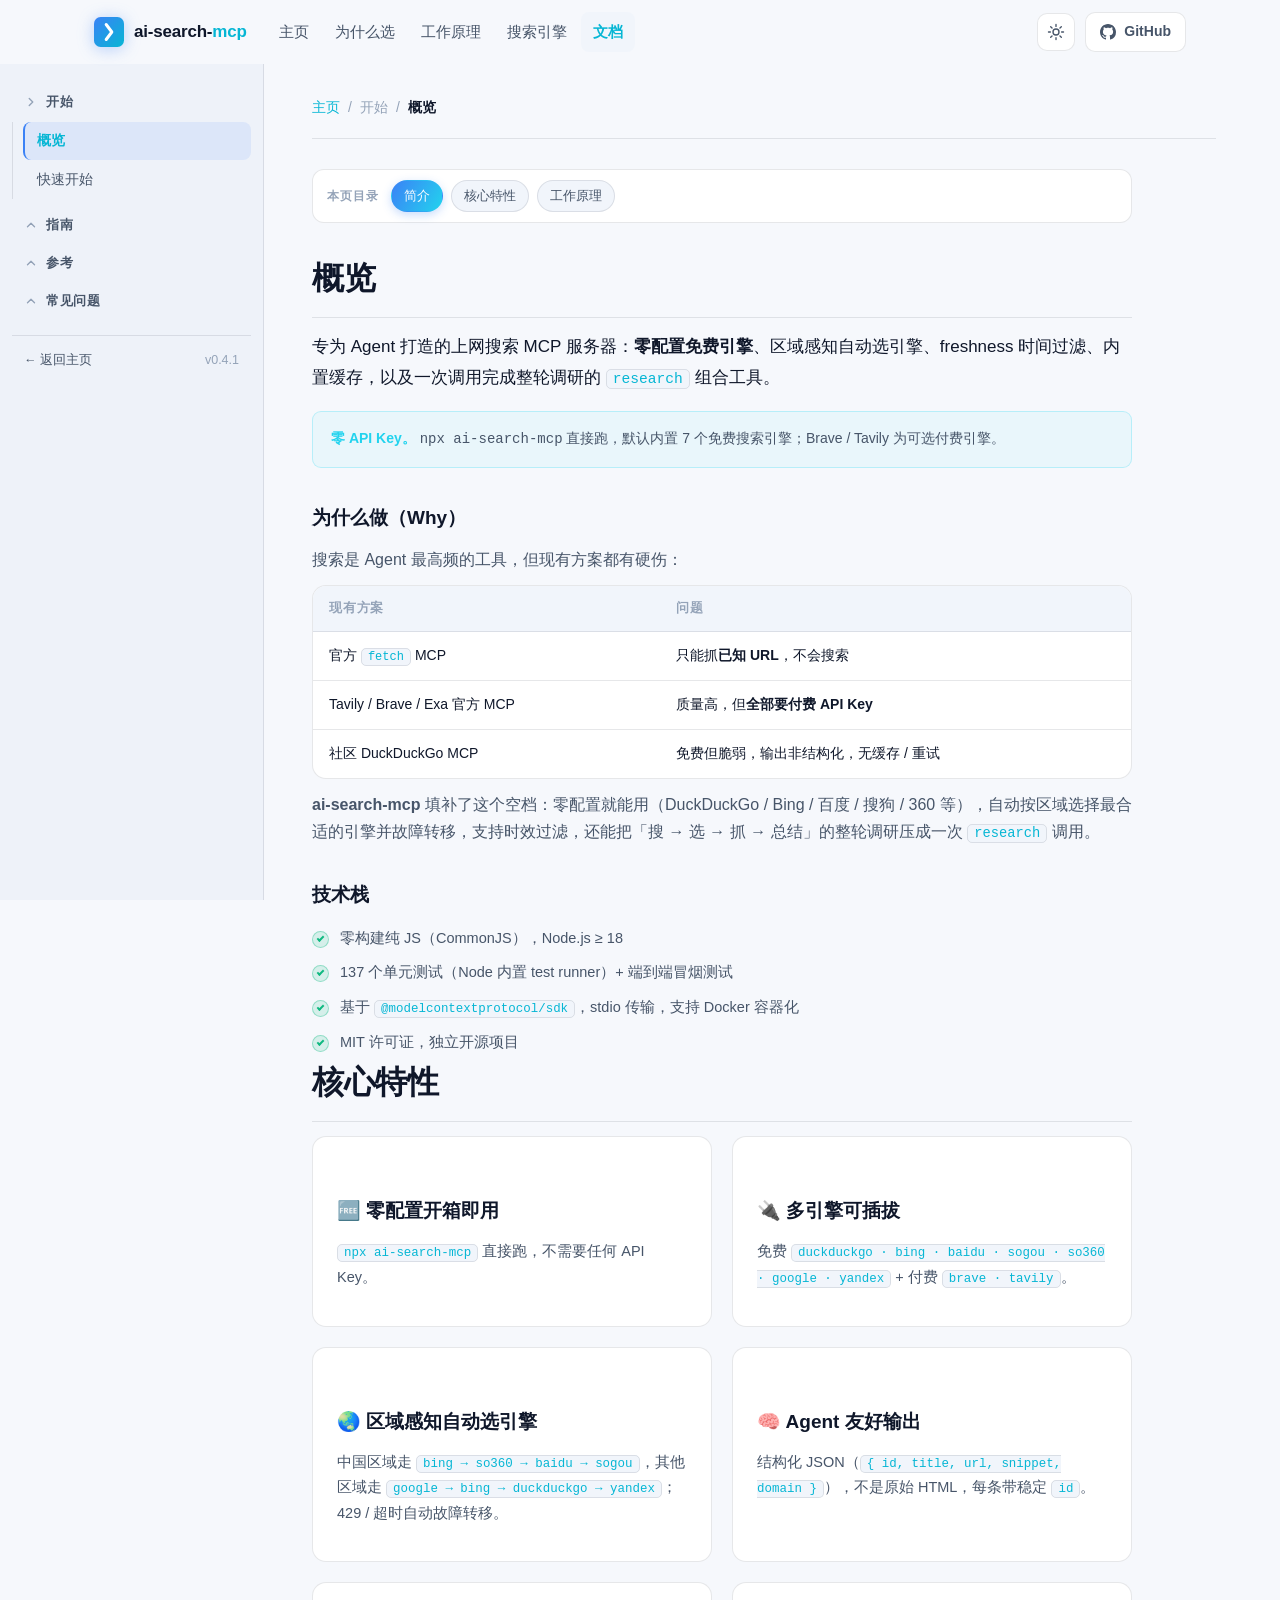
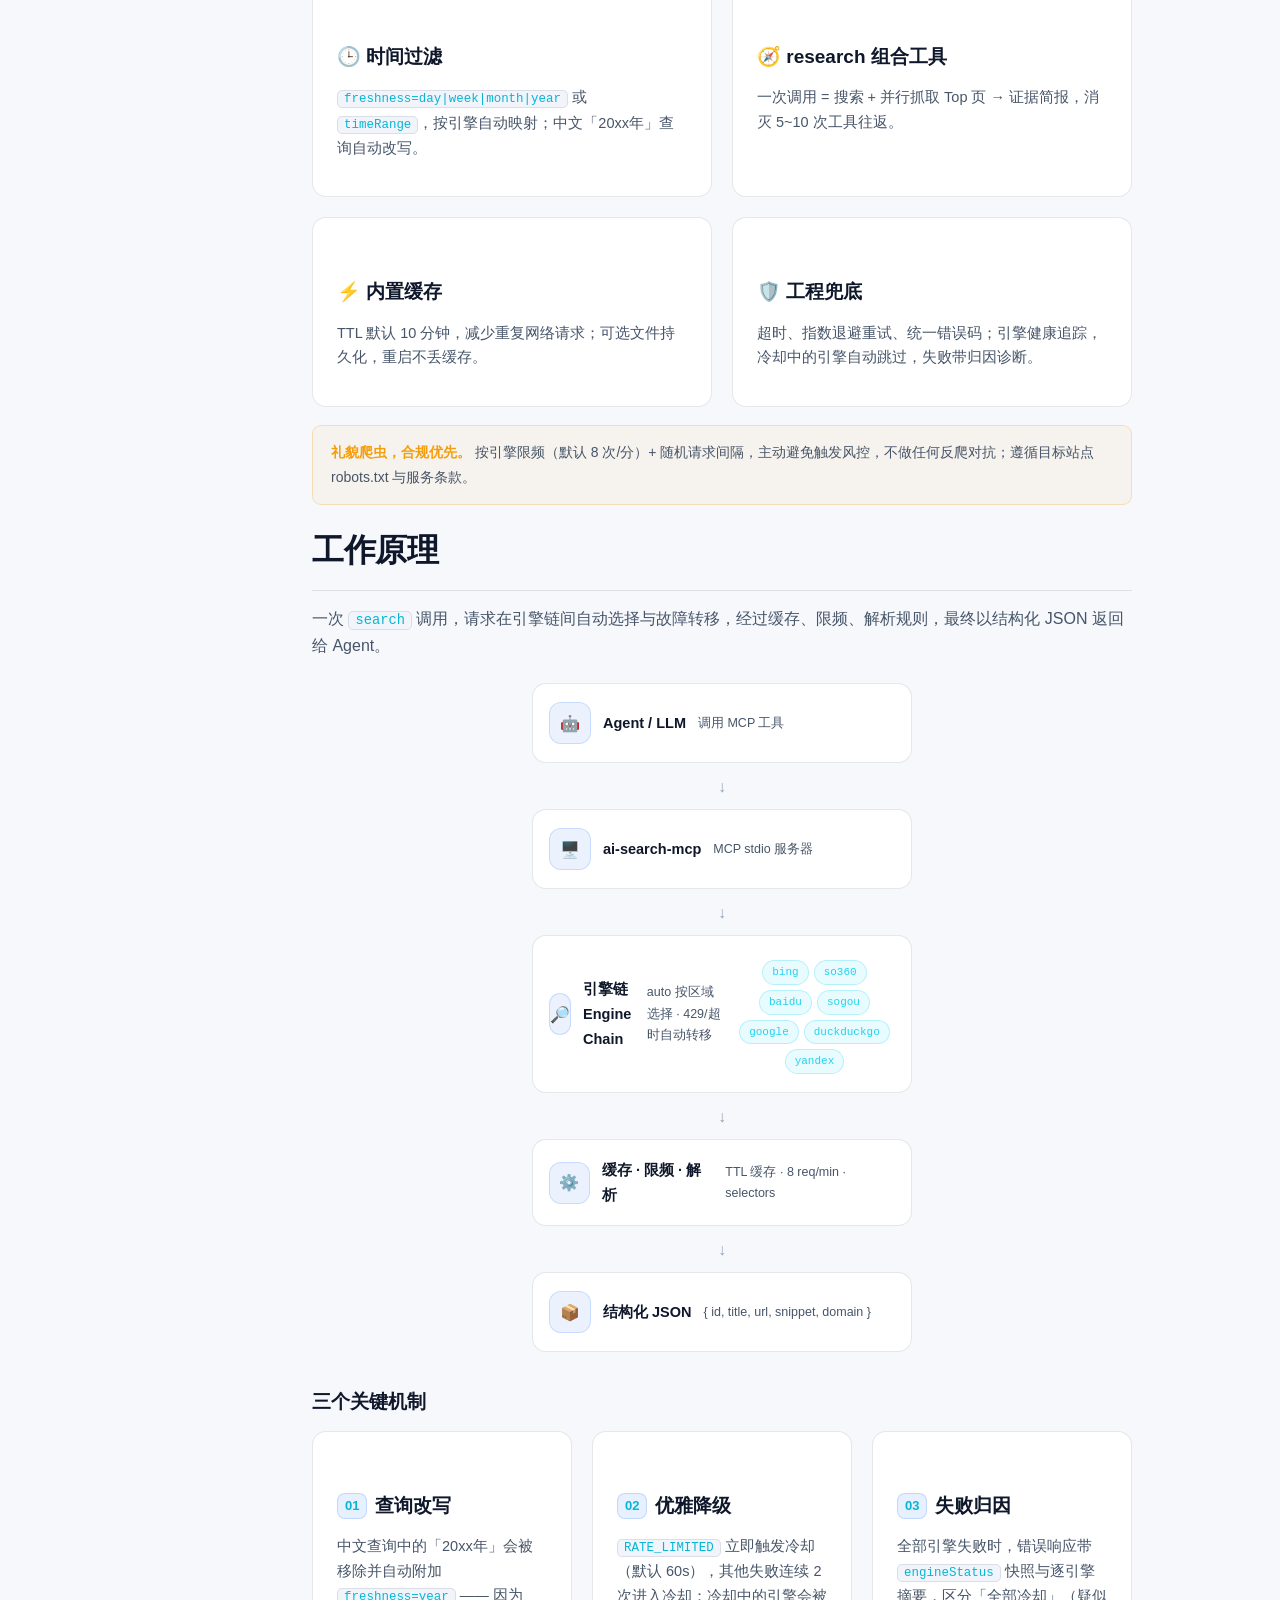
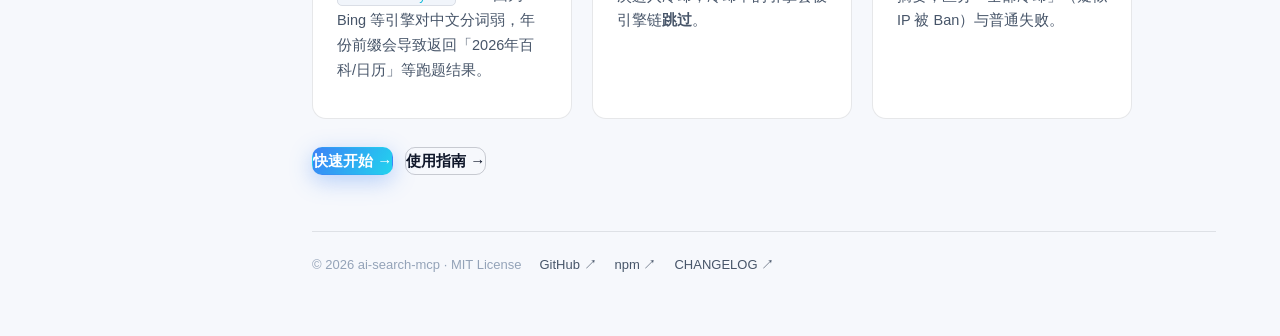
==== docs/index.html @ c4024e23 "Add files via upload" ====
<!DOCTYPE html>
<html lang="zh-CN" data-theme="dark">
<head>
  <meta charset="UTF-8">
  <meta name="viewport" content="width=device-width, initial-scale=1.0">
  <title>概览 — ai-search-mcp 官方文档</title>
  <meta name="description" content="ai-search-mcp 概览：专为 Agent 打造的上网搜索 MCP 服务器。零配置免费引擎、区域感知自动选引擎、时间过滤、缓存与 research 组合工具。">
  <link rel="icon" type="image/svg+xml" href="data:image/svg+xml,%3Csvg xmlns='http://www.w3.org/2000/svg' viewBox='0 0 32 32'%3E%3Crect width='32' height='32' rx='7' fill='%232563EB'/%3E%3Cpath d='M13 8l6 8-6 8' stroke='white' stroke-width='3' fill='none' stroke-linecap='round' stroke-linejoin='round'/%3E%3C/svg%3E">
  <link rel="stylesheet" href="../css/style.css">
  <script>
    (function () {
      try { document.documentElement.classList.add("js"); } catch (e) {}
    })();
  </script>
</head>
<body class="docs-page" data-page="index">

  <!-- ======= 顶部导航 ======= -->
  <header class="site-header" id="site-header">
    <nav class="nav container" aria-label="主导航">
      <a href="../index.html" class="brand">
        <svg class="brand-logo" viewBox="0 0 32 32" width="30" height="30" aria-hidden="true">
          <rect width="32" height="32" rx="7" fill="url(#lg1)"/>
          <defs><linearGradient id="lg1" x1="0" y1="0" x2="1" y2="1"><stop offset="0" stop-color="#3b82f6"/><stop offset="1" stop-color="#06b6d4"/></linearGradient></defs>
          <path d="M13 8l6 8-6 8" stroke="#fff" stroke-width="3.2" fill="none" stroke-linecap="round" stroke-linejoin="round"/>
        </svg>
        <span class="brand-text">ai-search-<em>mcp</em></span>
      </a>
      <button class="nav-toggle docs-nav-toggle" id="docs-nav-toggle" aria-label="打开文档目录" aria-expanded="false">
        <span></span><span></span><span></span>
      </button>
      <ul class="nav-links" id="nav-links">
        <li><a href="../index.html" class="nav-link" data-nav="home">主页</a></li>
        <li><a href="../index.html#features" class="nav-link" data-nav="features">为什么选</a></li>
        <li><a href="../index.html#how" class="nav-link" data-nav="how">工作原理</a></li>
        <li><a href="../index.html#engines" class="nav-link" data-nav="engines">搜索引擎</a></li>
        <li><a href="./index.html" class="nav-link is-active" data-nav="docs">文档</a></li>
      </ul>
      <div class="nav-actions">
        <button class="theme-toggle" id="theme-toggle" aria-label="切换主题">
          <svg class="icon-sun" viewBox="0 0 24 24" width="18" height="18"><circle cx="12" cy="12" r="4" fill="none" stroke="currentColor" stroke-width="1.8"/><path d="M12 2v2.5M12 19.5V22M4.9 4.9l1.8 1.8M17.3 17.3l1.8 1.8M2 12h2.5M19.5 12H22M4.9 19.1l1.8-1.8M17.3 6.7l1.8-1.8" stroke="currentColor" stroke-width="1.8" stroke-linecap="round"/></svg>
          <svg class="icon-moon" viewBox="0 0 24 24" width="18" height="18"><path d="M21 12.8A9 9 0 1 1 11.2 3a7 7 0 0 0 9.8 9.8z" fill="none" stroke="currentColor" stroke-width="1.8" stroke-linejoin="round"/></svg>
        </button>
        <a class="btn btn-ghost btn-sm" href="https://github.com/zhulingyu666/ai-search-mcp" target="_blank" rel="noopener">
          <svg viewBox="0 0 16 16" width="16" height="16" fill="currentColor" aria-hidden="true"><path d="M8 0C3.58 0 0 3.58 0 8c0 3.54 2.29 6.53 5.47 7.59.4.07.55-.17.55-.38 0-.19-.01-.82-.01-1.49-2.01.37-2.53-.49-2.69-.94-.09-.23-.48-.94-.82-1.13-.28-.15-.68-.52-.01-.53.63-.01 1.08.58 1.23.82.72 1.21 1.87.87 2.33.66.07-.52.28-.87.51-1.07-1.78-.2-3.64-.89-3.64-3.95 0-.87.31-1.59.82-2.15-.08-.2-.36-1.02.08-2.12 0 0 .67-.21 2.2.82.64-.18 1.32-.27 2-.27s1.36.09 2 .27c1.53-1.04 2.2-.82 2.2-.82.44 1.1.16 1.92.08 2.12.51.56.82 1.27.82 2.15 0 3.07-1.87 3.75-3.65 3.95.29.25.54.73.54 1.48 0 1.07-.01 1.93-.01 2.2 0 .21.15.46.55.38A8.01 8.01 0 0 0 16 8c0-4.42-3.58-8-8-8z"/></svg>
          GitHub
        </a>
      </div>
    </nav>
  </header>

  <!-- ======= 文档布局 ======= -->
  <div class="docs-layout">
    <aside class="docs-sidebar" id="docs-sidebar" aria-label="文档目录">
      <nav class="docs-nav" id="docs-nav" aria-label="章节导航"></nav>
      <div class="docs-sidebar-footer">
        <a href="../index.html">← 返回主页</a><span>v0.4.1</span>
      </div>
    </aside>
    <div class="docs-mask" id="docs-mask" hidden></div>

    <main class="docs-content">
      <nav class="docs-breadcrumb" id="docs-breadcrumb" aria-label="面包屑"></nav>
      <article class="docs-articles">

        <nav class="page-toc" aria-label="本页目录">
          <span class="page-toc-label">本页目录</span>
          <a class="page-toc-link" href="#intro">简介</a>
          <a class="page-toc-link" href="#features">核心特性</a>
          <a class="page-toc-link" href="#how">工作原理</a>
        </nav>

        <section class="docs-section" id="intro">
          <h2>概览</h2>
          <p class="lead">专为 Agent 打造的上网搜索 MCP 服务器：<strong>零配置免费引擎</strong>、区域感知自动选引擎、freshness 时间过滤、内置缓存，以及一次调用完成整轮调研的 <code>research</code> 组合工具。</p>
          <div class="callout callout-info"><strong>零 API Key。</strong> <code>npx ai-search-mcp</code> 直接跑，默认内置 7 个免费搜索引擎；Brave / Tavily 为可选付费引擎。</div>

          <h3>为什么做（Why）</h3>
          <p>搜索是 Agent 最高频的工具，但现有方案都有硬伤：</p>
          <div class="table-wrap"><table class="table">
            <thead><tr><th>现有方案</th><th>问题</th></tr></thead>
            <tbody>
              <tr><td>官方 <code>fetch</code> MCP</td><td>只能抓<strong>已知 URL</strong>，不会搜索</td></tr>
              <tr><td>Tavily / Brave / Exa 官方 MCP</td><td>质量高，但<strong>全部要付费 API Key</strong></td></tr>
              <tr><td>社区 DuckDuckGo MCP</td><td>免费但脆弱，输出非结构化，无缓存 / 重试</td></tr>
            </tbody>
          </table></div>
          <p><strong>ai-search-mcp</strong> 填补了这个空档：零配置就能用（DuckDuckGo / Bing / 百度 / 搜狗 / 360 等），自动按区域选择最合适的引擎并故障转移，支持时效过滤，还能把「搜 → 选 → 抓 → 总结」的整轮调研压成一次 <code>research</code> 调用。</p>

          <h3>技术栈</h3>
          <ul class="check-list">
            <li>零构建纯 JS（CommonJS），Node.js ≥ 18</li>
            <li>137 个单元测试（Node 内置 test runner）+ 端到端冒烟测试</li>
            <li>基于 <code>@modelcontextprotocol/sdk</code>，stdio 传输，支持 Docker 容器化</li>
            <li>MIT 许可证，独立开源项目</li>
          </ul>
        </section>

        <section class="docs-section" id="features">
          <h2>核心特性</h2>
          <div class="grid cards-2">
            <div class="card"><h3>🆓 零配置开箱即用</h3><p><code>npx ai-search-mcp</code> 直接跑，不需要任何 API Key。</p></div>
            <div class="card"><h3>🔌 多引擎可插拔</h3><p>免费 <code>duckduckgo · bing · baidu · sogou · so360 · google · yandex</code> + 付费 <code>brave · tavily</code>。</p></div>
            <div class="card"><h3>🌏 区域感知自动选引擎</h3><p>中国区域走 <code>bing → so360 → baidu → sogou</code>，其他区域走 <code>google → bing → duckduckgo → yandex</code>；429 / 超时自动故障转移。</p></div>
            <div class="card"><h3>🧠 Agent 友好输出</h3><p>结构化 JSON（<code>{ id, title, url, snippet, domain }</code>），不是原始 HTML，每条带稳定 <code>id</code>。</p></div>
            <div class="card"><h3>🕒 时间过滤</h3><p><code>freshness=day|week|month|year</code> 或 <code>timeRange</code>，按引擎自动映射；中文「20xx年」查询自动改写。</p></div>
            <div class="card"><h3>🧭 research 组合工具</h3><p>一次调用 = 搜索 + 并行抓取 Top 页 → 证据简报，消灭 5~10 次工具往返。</p></div>
            <div class="card"><h3>⚡ 内置缓存</h3><p>TTL 默认 10 分钟，减少重复网络请求；可选文件持久化，重启不丢缓存。</p></div>
            <div class="card"><h3>🛡️ 工程兜底</h3><p>超时、指数退避重试、统一错误码；引擎健康追踪，冷却中的引擎自动跳过，失败带归因诊断。</p></div>
          </div>
          <div class="callout callout-warn"><strong>礼貌爬虫，合规优先。</strong> 按引擎限频（默认 8 次/分）+ 随机请求间隔，主动避免触发风控，不做任何反爬对抗；遵循目标站点 robots.txt 与服务条款。</div>
        </section>

        <section class="docs-section" id="how">
          <h2>工作原理</h2>
          <p>一次 <code>search</code> 调用，请求在引擎链间自动选择与故障转移，经过缓存、限频、解析规则，最终以结构化 JSON 返回给 Agent。</p>
          <div class="flow flow-vertical">
            <div class="flow-node"><div class="flow-icon">🤖</div><strong>Agent / LLM</strong><span>调用 MCP 工具</span></div>
            <div class="flow-arrow">↓</div>
            <div class="flow-node"><div class="flow-icon">🖥️</div><strong>ai-search-mcp</strong><span>MCP stdio 服务器</span></div>
            <div class="flow-arrow">↓</div>
            <div class="flow-node"><div class="flow-icon">🔎</div><strong>引擎链 Engine Chain</strong><span>auto 按区域选择 · 429/超时自动转移</span>
              <div class="flow-chips"><span class="chip">bing</span><span class="chip">so360</span><span class="chip">baidu</span><span class="chip">sogou</span><span class="chip">google</span><span class="chip">duckduckgo</span><span class="chip">yandex</span></div>
            </div>
            <div class="flow-arrow">↓</div>
            <div class="flow-node"><div class="flow-icon">⚙️</div><strong>缓存 · 限频 · 解析</strong><span>TTL 缓存 · 8 req/min · selectors</span></div>
            <div class="flow-arrow">↓</div>
            <div class="flow-node"><div class="flow-icon">📦</div><strong>结构化 JSON</strong><span>{ id, title, url, snippet, domain }</span></div>
          </div>
          <h3>三个关键机制</h3>
          <div class="grid cards-3">
            <div class="card"><h3><span class="num-badge">01</span> 查询改写</h3><p>中文查询中的「20xx年」会被移除并自动附加 <code>freshness=year</code> —— 因为 Bing 等引擎对中文分词弱，年份前缀会导致返回「2026年百科/日历」等跑题结果。</p></div>
            <div class="card"><h3><span class="num-badge">02</span> 优雅降级</h3><p><code>RATE_LIMITED</code> 立即触发冷却（默认 60s），其他失败连续 2 次进入冷却；冷却中的引擎会被引擎链<strong>跳过</strong>。</p></div>
            <div class="card"><h3><span class="num-badge">03</span> 失败归因</h3><p>全部引擎失败时，错误响应带 <code>engineStatus</code> 快照与逐引擎摘要，区分「全部冷却」（疑似 IP 被 Ban）与普通失败。</p></div>
          </div>
          <div class="next-links">
            <a class="btn btn-primary" href="./quickstart.html">快速开始 →</a>
            <a class="btn btn-outline" href="./guide.html">使用指南 →</a>
          </div>
        </section>

      </article>
      <footer class="docs-content-footer">
        <span>© 2026 ai-search-mcp · MIT License</span>
        <a href="https://github.com/zhulingyu666/ai-search-mcp" target="_blank" rel="noopener">GitHub ↗</a>
        <a href="https://www.npmjs.com/package/ai-search-mcp" target="_blank" rel="noopener">npm ↗</a>
        <a href="https://github.com/zhulingyu666/ai-search-mcp/blob/main/CHANGELOG.md" target="_blank" rel="noopener">CHANGELOG ↗</a>
      </footer>
    </main>
  </div>

  <button class="back-top" id="back-top" aria-label="回到顶部">
    <svg viewBox="0 0 24 24" width="20" height="20" fill="none" stroke="currentColor" stroke-width="2"><path d="M12 19V5M6 11l6-6 6 6" stroke-linecap="round" stroke-linejoin="round"/></svg>
  </button>
  <div class="toast" id="toast" role="status" aria-live="polite">已复制到剪贴板</div>

  <script src="../js/main.js"></script>
  <script src="./nav.js"></script>
</body>
</html>
---- css/style.css ----
/* ==========================================================================
   ai-search-mcp — 展示网站样式
   纯 CSS 变量驱动双主题（dark 默认 / light），响应式布局
   ========================================================================== */

:root {
  --font-sans: -apple-system, BlinkMacSystemFont, "Segoe UI", "PingFang SC",
               "Hiragino Sans GB", "Microsoft YaHei", "Helvetica Neue", Arial, sans-serif;
  --font-mono: "SF Mono", "JetBrains Mono", Consolas, "Cascadia Code", Menlo,
               "Courier New", monospace;

  /* 布局 */
  --container: 1140px;
  --radius: 14px;
  --radius-sm: 9px;
  --header-h: 64px;
  --transition: .22s cubic-bezier(.4, 0, .2, 1);

  /* 品牌色 */
  --primary: #3b82f6;
  --primary-2: #06b6d4;
  --grad: linear-gradient(120deg, #3b82f6 0%, #22d3ee 100%);

  /* 状态色 */
  --green: #10b981;
  --yellow: #f59e0b;
  --red: #ef4444;
  --purple: #a78bfa;
  --pink: #f472b6;
  --orange: #fb923c;
  --teal: #2dd4bf;
  --cyan: #22d3ee;
  --indigo: #818cf8;
  --blue: #60a5fa;
}

/* ---------- 暗色主题（默认） ---------- */
html[data-theme="dark"] {
  color-scheme: dark;
  --bg: #0a0f1e;
  --bg-alt: #0d1526;
  --surface: #101a30;
  --surface-2: #16233d;
  --border: rgba(148, 163, 184, .16);
  --border-strong: rgba(148, 163, 184, .28);
  --text: #e2e8f0;
  --text-dim: #94a3b8;
  --text-faint: #64748b;
  --nav-bg: rgba(10, 15, 30, .82);
  --shadow: 0 12px 40px rgba(0, 0, 0, .45);
  --shadow-sm: 0 4px 16px rgba(0, 0, 0, .30);
  --code-bg: #0b1226;
  --code-border: rgba(96, 165, 250, .16);
  --terminal-bg: #0a1020;
  --row-hover: rgba(59, 130, 246, .07);
  --selection: rgba(59, 130, 246, .35);
  --hero-glow: rgba(59, 130, 246, .14);
  --link: #60a5fa;
}

/* ---------- 浅色主题 ---------- */
html[data-theme="light"] {
  color-scheme: light;
  --bg: #f6f8fc;
  --bg-alt: #eef2f9;
  --surface: #ffffff;
  --surface-2: #f1f5fb;
  --border: rgba(15, 23, 42, .10);
  --border-strong: rgba(15, 23, 42, .20);
  --text: #0f172a;
  --text-dim: #475569;
  --text-faint: #94a3b8;
  --nav-bg: rgba(255, 255, 255, .85);
  --shadow: 0 12px 40px rgba(15, 23, 42, .10);
  --shadow-sm: 0 4px 16px rgba(15, 23, 42, .08);
  --code-bg: #0d1526;
  --code-border: rgba(59, 130, 246, .25);
  --terminal-bg: #0a1020;
  --row-hover: rgba(59, 130, 246, .06);
  --selection: rgba(59, 130, 246, .22);
  --hero-glow: rgba(59, 130, 246, .08);
  --link: #2563eb;
}

/* ---------- 基础 ---------- */
*, *::before, *::after { box-sizing: border-box; }

html { scroll-behavior: smooth; scroll-padding-top: calc(var(--header-h) + 12px); }

body {
  margin: 0;
  font-family: var(--font-sans);
  font-size: 16px;
  line-height: 1.7;
  color: var(--text);
  background: var(--bg);
  -webkit-font-smoothing: antialiased;
  text-rendering: optimizeLegibility;
  transition: background var(--transition), color var(--transition);
}

::selection { background: var(--selection); }

img, svg { display: inline-block; vertical-align: middle; }
a { color: var(--link); text-decoration: none; transition: color var(--transition); }
a:hover { color: var(--primary-2); }
code, pre, kbd { font-family: var(--font-mono); }

p code, li code, td code, h2 code, h3 code, .tab-desc code, .acc-body code {
  font-size: .86em;
  background: var(--surface-2);
  border: 1px solid var(--border);
  border-radius: 5px;
  padding: 1px 6px;
  color: var(--primary-2);
}
html[data-theme="dark"] p code, html[data-theme="dark"] li code, html[data-theme="dark"] td code {
  color: #7dd3fc;
}

.container { max-width: var(--container); margin: 0 auto; padding: 0 24px; }
.container-narrow { max-width: 840px; }

/* ---------- 滚动条 ---------- */
::-webkit-scrollbar { width: 10px; height: 10px; }
::-webkit-scrollbar-track { background: transparent; }
::-webkit-scrollbar-thumb { background: var(--border-strong); border-radius: 6px; }
::-webkit-scrollbar-thumb:hover { background: var(--text-faint); }

/* ---------- 头部导航（滚动感知：顶部透明贴合，滚动后浮起） ---------- */
.site-header {
  position: sticky;
  top: 0;
  z-index: 100;
  background: transparent;
  border-bottom: 1px solid transparent;
  height: var(--header-h);
  transition: background var(--transition), border-color var(--transition),
              box-shadow var(--transition), backdrop-filter var(--transition);
}
.site-header.is-scrolled {
  background: var(--nav-bg);
  backdrop-filter: blur(14px);
  -webkit-backdrop-filter: blur(14px);
  border-bottom-color: var(--border);
  box-shadow: 0 6px 24px rgba(0, 0, 0, .10);
}
.nav {
  position: relative;
  display: flex;
  align-items: center;
  gap: 20px;
  height: var(--header-h);
}

/* 滚动高亮指示器：渐变下划线，随视口位置平滑滑动（仅主页） */
.nav-indicator {
  position: absolute;
  left: 0;
  bottom: 0;
  height: 3px;
  border-radius: 3px;
  background: var(--grad);
  box-shadow: 0 0 10px rgba(59, 130, 246, .45);
  pointer-events: none;
  transition: width .25s cubic-bezier(.4, 0, .2, 1),
              transform .25s cubic-bezier(.4, 0, .2, 1);
}
@media (max-width: 960px) {
  /* 移动端导航为抽屉菜单，隐藏滑动指示器 */
  .nav-indicator { display: none; }
}
.brand {
  display: inline-flex;
  align-items: center;
  gap: 10px;
  color: var(--text);
  font-weight: 700;
  font-size: 17px;
  letter-spacing: -.2px;
  white-space: nowrap;
}
.brand:hover { color: var(--text); }
.brand-text em { font-style: normal; color: var(--primary-2); }
.brand-logo { flex: none; filter: drop-shadow(0 2px 8px rgba(59, 130, 246, .35)); }

.nav-links {
  display: flex;
  align-items: center;
  gap: 2px;
  list-style: none;
  margin: 0;
  padding: 0;
  flex: 1;
}
.nav-link {
  display: inline-block;
  padding: 8px 12px;
  border-radius: 8px;
  color: var(--text-dim);
  font-size: 14.5px;
  font-weight: 500;
  transition: color var(--transition), background var(--transition);
}
.nav-link:hover { color: var(--text); background: var(--surface-2); }
.nav-link.is-active { color: var(--primary-2); background: var(--surface-2); font-weight: 600; }

.nav-actions { display: flex; align-items: center; gap: 10px; }

.theme-toggle {
  display: inline-flex;
  align-items: center;
  justify-content: center;
  width: 38px;
  height: 38px;
  border-radius: 10px;
  border: 1px solid var(--border);
  background: var(--surface);
  color: var(--text-dim);
  cursor: pointer;
  transition: all var(--transition);
}
.theme-toggle:hover { color: var(--text); border-color: var(--border-strong); transform: translateY(-1px); }
.icon-moon { display: none; }
html[data-theme="dark"] .icon-moon { display: block; }
html[data-theme="dark"] .icon-sun { display: none; }

.nav-toggle {
  display: none;
  flex-direction: column;
  gap: 5px;
  background: none;
  border: 0;
  cursor: pointer;
  padding: 8px;
}
.nav-toggle span {
  width: 22px;
  height: 2px;
  background: var(--text);
  border-radius: 2px;
  transition: all var(--transition);
}
.nav-toggle.is-open span:nth-child(1) { transform: translateY(7px) rotate(45deg); }
.nav-toggle.is-open span:nth-child(2) { opacity: 0; }
.nav-toggle.is-open span:nth-child(3) { transform: translateY(-7px) rotate(-45deg); }

/* ---------- 按钮 ---------- */
.btn {
  display: inline-flex;
  align-items: center;
  gap: 8px;
  border-radius: 10px;
  font-weight: 600;
  font-size: 15px;
  cursor: pointer;
  transition: all var(--transition);
  border: 1px solid transparent;
  text-decoration: none;
  white-space: nowrap;
}
.btn:active { transform: scale(.97); }
.btn-sm { padding: 7px 14px; font-size: 14px; }
.btn-lg { padding: 13px 26px; font-size: 16px; border-radius: 12px; }

.btn-primary {
  background: var(--grad);
  color: #fff;
  box-shadow: 0 6px 22px rgba(59, 130, 246, .35);
}
.btn-primary:hover { filter: brightness(1.08); box-shadow: 0 8px 28px rgba(59, 130, 246, .45); transform: translateY(-1px); color: #fff; }

.btn-ghost { background: var(--surface); border-color: var(--border); color: var(--text-dim); }
.btn-ghost:hover { color: var(--text); border-color: var(--border-strong); }

.btn-outline {
  border-color: var(--border-strong);
  color: var(--text);
  background: transparent;
}
.btn-outline:hover { border-color: var(--primary); color: var(--primary-2); background: var(--row-hover); }

/* ---------- Hero ---------- */
.hero {
  position: relative;
  overflow: hidden;
  padding: 84px 0 72px;
  background:
    radial-gradient(ellipse 90% 60% at 50% -10%, var(--hero-glow), transparent 60%),
    var(--bg);
}
.hero-bg { position: absolute; inset: 0; pointer-events: none; }
.orb {
  position: absolute;
  border-radius: 50%;
  filter: blur(90px);
  opacity: .5;
}
.orb-1 { width: 460px; height: 460px; background: rgba(59, 130, 246, .28); top: -180px; left: -100px; }
.orb-2 { width: 380px; height: 380px; background: rgba(6, 182, 212, .20); top: -60px; right: -80px; }
.orb-3 { width: 300px; height: 300px; background: rgba(167, 139, 250, .14); bottom: 60px; left: 40%; }

.hero-inner { position: relative; text-align: center; }

.hero-badges { display: flex; flex-wrap: wrap; gap: 10px; justify-content: center; margin-bottom: 26px; }
.badge {
  display: inline-flex;
  align-items: center;
  gap: 6px;
  padding: 5px 13px;
  border-radius: 999px;
  font-size: 13px;
  font-weight: 600;
  border: 1px solid var(--border);
  background: var(--surface);
  color: var(--text-dim);
}
.badge-blue { color: var(--blue); border-color: rgba(96, 165, 250, .35); background: rgba(96, 165, 250, .08); }
.badge-green { color: var(--green); border-color: rgba(16, 185, 129, .35); background: rgba(16, 185, 129, .08); }
.badge-cyan { color: var(--cyan); border-color: rgba(34, 211, 238, .35); background: rgba(34, 211, 238, .08); }
.badge-purple { color: var(--purple); border-color: rgba(167, 139, 250, .35); background: rgba(167, 139, 250, .08); }

.hero-title {
  font-size: clamp(34px, 5.4vw, 56px);
  line-height: 1.16;
  letter-spacing: -1.5px;
  margin: 0 0 20px;
  font-weight: 800;
}
.grad-text {
  background: var(--grad);
  -webkit-background-clip: text;
  background-clip: text;
  -webkit-text-fill-color: transparent;
  color: transparent;
}

.hero-sub {
  max-width: 720px;
  margin: 0 auto 32px;
  color: var(--text-dim);
  font-size: 17px;
}
.hero-sub em { color: var(--text); font-style: normal; font-weight: 600; }

.hero-actions {
  display: flex;
  gap: 14px;
  justify-content: center;
  flex-wrap: wrap;
  margin-bottom: 44px;
}

/* ---------- 终端模拟 ---------- */
.terminal {
  max-width: 680px;
  margin: 0 auto 48px;
  text-align: left;
  border-radius: var(--radius);
  overflow: hidden;
  border: 1px solid var(--border-strong);
  background: var(--terminal-bg);
  box-shadow: var(--shadow);
}
.terminal-bar {
  display: flex;
  align-items: center;
  gap: 8px;
  padding: 11px 16px;
  background: rgba(255, 255, 255, .04);
  border-bottom: 1px solid var(--border);
}
.dot { width: 12px; height: 12px; border-radius: 50%; }
.dot-r { background: #ff5f57; }
.dot-y { background: #febc2e; }
.dot-g { background: #28c840; }
.terminal-title {
  margin-left: 8px;
  font-size: 12.5px;
  color: var(--text-faint);
  font-family: var(--font-mono);
}
.terminal-body { padding: 18px 20px; overflow-x: auto; }
.terminal-body pre { margin: 0; }
.terminal-body code {
  font-size: 13px;
  line-height: 1.75;
  color: #cbd5e1;
  display: block;
  min-width: max-content;
}
.terminal .ln { display: inline-block; width: 22px; color: #334155; user-select: none; margin-right: 10px; text-align: right; }
.tk-cmd { color: #e2e8f0; }
.tk-dim { color: #64748b; }
.tk-blue { color: #60a5fa; }
.tk-green { color: #34d399; }
.tk-yellow { color: #fbbf24; }
.tk-cyan { color: #22d3ee; }
.tk-arrow { color: #64748b; }
.tk-punct { color: #94a3b8; }
.tk-key { color: #7dd3fc; }
.tk-str { color: #86efac; }
.tk-bool { color: #fbbf24; }

/* ---------- Hero stats ---------- */
.hero-stats {
  display: flex;
  justify-content: center;
  gap: 20px;
  flex-wrap: wrap;
}
.stat {
  min-width: 110px;
  padding: 16px 22px;
  border-radius: var(--radius);
  border: 1px solid var(--border);
  background: var(--surface);
  display: flex;
  flex-direction: column;
  gap: 2px;
  transition: transform var(--transition), border-color var(--transition);
}
.stat:hover { transform: translateY(-3px); border-color: var(--border-strong); }
.stat-num {
  font-size: 28px;
  font-weight: 800;
  background: var(--grad);
  -webkit-background-clip: text;
  background-clip: text;
  -webkit-text-fill-color: transparent;
}
.stat-label { font-size: 13px; color: var(--text-dim); }

/* ---------- Section 通用 ---------- */
.section { padding: 84px 0; }
.section-alt { background: var(--bg-alt); border-top: 1px solid var(--border); border-bottom: 1px solid var(--border); }

.section-head { text-align: center; max-width: 760px; margin: 0 auto 48px; }
.section-head h2 { font-size: clamp(26px, 3.6vw, 36px); letter-spacing: -.6px; margin: 10px 0 14px; font-weight: 800; }
.section-head h2 code { font-size: .72em; }
.section-head p { color: var(--text-dim); font-size: 16px; margin: 0; }

.section-tag {
  display: inline-block;
  padding: 4px 14px;
  border-radius: 999px;
  font-size: 12.5px;
  font-weight: 700;
  letter-spacing: 1.2px;
  text-transform: uppercase;
  color: var(--primary-2);
  border: 1px solid var(--border-strong);
  background: var(--surface);
}

/* ---------- Grid ---------- */
.grid { display: grid; gap: 20px; }
.cards-4 { grid-template-columns: repeat(4, 1fr); }
.cards-3 { grid-template-columns: repeat(3, 1fr); }
@media (max-width: 1024px) { .cards-4 { grid-template-columns: repeat(2, 1fr); } .cards-3 { grid-template-columns: repeat(2, 1fr); } }
@media (max-width: 640px) { .cards-4, .cards-3 { grid-template-columns: 1fr; } }

/* ---------- 卡片 ---------- */
.card {
  background: var(--surface);
  border: 1px solid var(--border);
  border-radius: var(--radius);
  padding: 24px;
  transition: transform var(--transition), border-color var(--transition), box-shadow var(--transition);
  position: relative;
}
.card:hover {
  transform: translateY(-4px);
  border-color: var(--border-strong);
  box-shadow: var(--shadow-sm);
}
.card h3 { margin: 0 0 10px; font-size: 16.5px; font-weight: 700; display: flex; align-items: center; gap: 8px; }
.card p { margin: 0; color: var(--text-dim); font-size: 14.5px; }

.card-icon {
  width: 46px;
  height: 46px;
  border-radius: 12px;
  display: inline-flex;
  align-items: center;
  justify-content: center;
  margin-bottom: 16px;
}
.ic-blue { color: var(--blue); background: rgba(96, 165, 250, .12); }
.ic-cyan { color: var(--cyan); background: rgba(34, 211, 238, .12); }
.ic-purple { color: var(--purple); background: rgba(167, 139, 250, .12); }
.ic-green { color: var(--green); background: rgba(16, 185, 129, .12); }
.ic-orange { color: var(--orange); background: rgba(251, 146, 60, .12); }
.ic-pink { color: var(--pink); background: rgba(244, 114, 182, .12); }
.ic-teal { color: var(--teal); background: rgba(45, 212, 191, .12); }
.ic-indigo { color: var(--indigo); background: rgba(129, 140, 248, .12); }

.num-badge {
  display: inline-flex;
  align-items: center;
  justify-content: center;
  min-width: 26px;
  height: 26px;
  padding: 0 7px;
  border-radius: 8px;
  font-size: 13px;
  font-weight: 800;
  color: var(--primary-2);
  background: rgba(59, 130, 246, .12);
  border: 1px solid rgba(59, 130, 246, .22);
}

/* ---------- 工作原理 Flow ---------- */
.flow {
  display: flex;
  align-items: stretch;
  justify-content: center;
  flex-wrap: wrap;
  gap: 12px;
  margin-bottom: 48px;
}
.flow-node {
  flex: 1;
  min-width: 150px;
  max-width: 210px;
  background: var(--surface);
  border: 1px solid var(--border);
  border-radius: var(--radius);
  padding: 18px 16px;
  text-align: center;
  display: flex;
  flex-direction: column;
  align-items: center;
  gap: 6px;
  transition: all var(--transition);
}
.flow-node:hover { transform: translateY(-4px); border-color: var(--primary); box-shadow: var(--shadow-sm); }
.flow-node strong { font-size: 14.5px; }
.flow-node > span { font-size: 12.5px; color: var(--text-dim); }
.flow-icon {
  width: 42px;
  height: 42px;
  border-radius: 12px;
  display: inline-flex;
  align-items: center;
  justify-content: center;
  color: var(--primary-2);
  background: rgba(59, 130, 246, .10);
  border: 1px solid rgba(59, 130, 246, .2);
  margin-bottom: 4px;
}
.flow-arrow { display: flex; align-items: center; color: var(--text-faint); flex: none; }
.flow-node-lg { max-width: 260px; }
.flow-chips { display: flex; flex-wrap: wrap; gap: 5px; justify-content: center; margin-top: 6px; }
.chip {
  font-size: 11px;
  font-family: var(--font-mono);
  padding: 2px 9px;
  border-radius: 999px;
  background: rgba(34, 211, 238, .10);
  border: 1px solid rgba(34, 211, 238, .25);
  color: var(--cyan);
}
.chip-dim { color: var(--text-faint); font-size: 11px; }

/* ---------- Tabs ---------- */
.tabs { margin-top: 8px; }
.tabs-nav {
  display: flex;
  gap: 6px;
  flex-wrap: wrap;
  margin-bottom: 22px;
  padding: 6px;
  background: var(--surface);
  border: 1px solid var(--border);
  border-radius: 12px;
  width: fit-content;
  max-width: 100%;
}
.tab-btn {
  padding: 9px 18px;
  border-radius: 9px;
  border: 0;
  background: transparent;
  color: var(--text-dim);
  font-size: 14.5px;
  font-weight: 600;
  cursor: pointer;
  font-family: var(--font-sans);
  transition: all var(--transition);
  white-space: nowrap;
}
.tab-btn:hover { color: var(--text); }
.tab-btn.is-active {
  background: var(--grad);
  color: #fff;
  box-shadow: 0 4px 14px rgba(59, 130, 246, .30);
}
.tab-panel { display: none; }
.tab-panel.is-active { display: block; animation: fadeIn .35s ease; }
@keyframes fadeIn { from { opacity: 0; transform: translateY(6px); } to { opacity: 1; transform: none; } }

.tab-grid { display: grid; grid-template-columns: 1.05fr .95fr; gap: 24px; margin-bottom: 20px; align-items: start; }
@media (max-width: 900px) { .tab-grid { grid-template-columns: 1fr; } }

.tab-desc { color: var(--text-dim); margin-top: 0; }

.check-list { list-style: none; padding: 0; margin: 14px 0 0; display: grid; gap: 10px; }
.check-list li {
  position: relative;
  padding-left: 28px;
  color: var(--text-dim);
  font-size: 14.5px;
}
.check-list li::before {
  content: "";
  position: absolute;
  left: 0;
  top: 5px;
  width: 17px;
  height: 17px;
  border-radius: 50%;
  background: rgba(16, 185, 129, .14);
  border: 1px solid rgba(16, 185, 129, .35);
}
.check-list li::after {
  content: "";
  position: absolute;
  left: 5px;
  top: 10px;
  width: 7px;
  height: 4px;
  border-left: 2px solid var(--green);
  border-bottom: 2px solid var(--green);
  transform: rotate(-45deg);
}
.check-list strong { color: var(--text); }

/* ---------- 代码块 ---------- */
.code-block {
  position: relative;
  border-radius: var(--radius);
  border: 1px solid var(--code-border);
  background: var(--code-bg);
  overflow: hidden;
  margin-bottom: 20px;
}
.code-block::before {
  content: attr(data-label);
  display: block;
  padding: 10px 16px;
  font-size: 12px;
  font-weight: 600;
  color: #94a3b8;
  background: rgba(255, 255, 255, .04);
  border-bottom: 1px solid rgba(148, 163, 184, .12);
  font-family: var(--font-mono);
  letter-spacing: .3px;
}
.code-block pre { margin: 0; padding: 18px 20px; overflow-x: auto; }
.code-block code {
  font-size: 13.5px;
  line-height: 1.72;
  color: #dbeafe;
  display: block;
  font-family: var(--font-mono);
}
.code-block-full { margin-top: 6px; }

.copy-btn {
  position: absolute;
  top: 7px;
  right: 10px;
  z-index: 2;
  display: inline-flex;
  align-items: center;
  gap: 5px;
  padding: 5px 11px;
  border-radius: 7px;
  border: 1px solid rgba(148, 163, 184, .25);
  background: rgba(15, 23, 42, .7);
  color: #94a3b8;
  font-size: 12px;
  cursor: pointer;
  font-family: var(--font-sans);
  transition: all var(--transition);
}
.copy-btn:hover { color: #fff; border-color: rgba(96, 165, 250, .5); }
.copy-btn.is-copied { color: #34d399; border-color: rgba(52, 211, 153, .5); }
html[data-theme="light"] .copy-btn { background: rgba(255, 255, 255, .85); color: #64748b; }
html[data-theme="light"] .copy-btn:hover { color: #0f172a; }

/* ---------- JSON 语法高亮 ---------- */
.hl-key { color: #7dd3fc; }
.hl-str { color: #86efac; }
.hl-num { color: #fbbf24; }
.hl-bool { color: #f472b6; }
.hl-null { color: #f472b6; }
.hl-punct { color: #94a3b8; }

/* ---------- 表格 ---------- */
.table-wrap {
  border: 1px solid var(--border);
  border-radius: var(--radius);
  overflow: hidden;
  background: var(--surface);
}
.table {
  width: 100%;
  border-collapse: collapse;
  font-size: 14px;
}
.table th, .table td {
  text-align: left;
  padding: 12px 16px;
  border-bottom: 1px solid var(--border);
  vertical-align: top;
}
.table thead th {
  background: var(--surface-2);
  font-size: 12.5px;
  text-transform: uppercase;
  letter-spacing: .8px;
  color: var(--text-faint);
  font-weight: 700;
  white-space: nowrap;
}
.table tbody tr:last-child td { border-bottom: 0; }
.table tbody tr { transition: background var(--transition); }
.table tbody tr:hover { background: var(--row-hover); }
.table td:first-child { white-space: nowrap; }

.muted { color: var(--text-faint); }
.alias { color: var(--text-faint); font-size: .85em; }

/* 引擎表格 */
.table-engines td { font-size: 13.5px; }
.engine-name { font-family: var(--font-mono); font-weight: 700; font-size: 14px; }
.tag {
  display: inline-block;
  padding: 2px 9px;
  border-radius: 999px;
  font-size: 12px;
  font-weight: 700;
  white-space: nowrap;
}
.tag-ok { color: var(--green); background: rgba(16, 185, 129, .10); border: 1px solid rgba(16, 185, 129, .28); }
.tag-no { color: var(--red); background: rgba(239, 68, 68, .10); border: 1px solid rgba(239, 68, 68, .28); }
.tag-key { color: var(--yellow); background: rgba(245, 158, 11, .10); border: 1px solid rgba(245, 158, 11, .28); }
.tag-yes { color: var(--cyan); background: rgba(34, 211, 238, .10); border: 1px solid rgba(34, 211, 238, .28); font-family: var(--font-mono); }

/* 表格工具条 */
.table-tools {
  display: flex;
  gap: 14px;
  align-items: center;
  justify-content: space-between;
  flex-wrap: wrap;
  margin-bottom: 18px;
}
.seg {
  display: inline-flex;
  gap: 4px;
  padding: 4px;
  background: var(--surface);
  border: 1px solid var(--border);
  border-radius: 11px;
}
.seg-btn {
  padding: 7px 15px;
  border: 0;
  border-radius: 8px;
  background: transparent;
  color: var(--text-dim);
  font-size: 13.5px;
  font-weight: 600;
  cursor: pointer;
  transition: all var(--transition);
  font-family: var(--font-sans);
}
.seg-btn:hover { color: var(--text); }
.seg-btn.is-active { background: var(--grad); color: #fff; box-shadow: 0 3px 10px rgba(59, 130, 246, .28); }

.search-box {
  display: inline-flex;
  align-items: center;
  gap: 8px;
  padding: 8px 14px;
  border-radius: 10px;
  border: 1px solid var(--border);
  background: var(--surface);
  color: var(--text-faint);
  min-width: 260px;
  transition: border-color var(--transition), box-shadow var(--transition);
}
.search-box:focus-within { border-color: var(--primary); box-shadow: 0 0 0 3px rgba(59, 130, 246, .15); }
.search-box input {
  border: 0;
  outline: 0;
  background: transparent;
  color: var(--text);
  font-size: 14px;
  font-family: var(--font-sans);
  width: 100%;
}
.search-box-lg { width: 100%; max-width: 480px; margin: 0 auto 18px; display: flex; }

/* 行隐藏（过滤） */
tr.is-hidden { display: none; }

/* 提示框 */
.note-box {
  margin-top: 18px;
  padding: 16px 20px;
  border-radius: var(--radius);
  background: rgba(34, 211, 238, .06);
  border: 1px solid rgba(34, 211, 238, .22);
  color: var(--text-dim);
  font-size: 14.5px;
  line-height: 1.8;
}
.note-box strong { color: var(--cyan); }

/* ---------- 配置表格 ---------- */
.table-config td { font-size: 13.5px; }
.kv { cursor: pointer; }
.kv:hover { color: var(--primary-2); }

/* ---------- 时间线 ---------- */
.timeline {
  position: relative;
  max-width: 760px;
  margin: 0 auto;
  padding-left: 34px;
}
.timeline::before {
  content: "";
  position: absolute;
  left: 8px;
  top: 6px;
  bottom: 6px;
  width: 2px;
  background: linear-gradient(180deg, var(--primary), var(--primary-2), transparent);
  border-radius: 2px;
}
.tl-item { position: relative; margin-bottom: 34px; }
.tl-dot {
  position: absolute;
  left: -30px;
  top: 6px;
  width: 14px;
  height: 14px;
  border-radius: 50%;
  background: var(--bg);
  border: 3px solid var(--primary);
  box-shadow: 0 0 0 4px rgba(59, 130, 246, .18);
}
.tl-head { display: flex; align-items: baseline; gap: 12px; margin-bottom: 8px; flex-wrap: wrap; }
.tl-ver {
  font-family: var(--font-mono);
  font-weight: 800;
  font-size: 17px;
  color: var(--text);
}
.tl-date { font-size: 13px; color: var(--text-faint); }
.tl-list { list-style: none; margin: 0; padding: 0; display: grid; gap: 7px; }
.tl-list li { color: var(--text-dim); font-size: 14.5px; display: flex; gap: 8px; align-items: baseline; }
.tl-tag {
  flex: none;
  font-size: 11px;
  font-weight: 700;
  padding: 1px 8px;
  border-radius: 6px;
}
.tag-new { color: var(--green); background: rgba(16, 185, 129, .10); border: 1px solid rgba(16, 185, 129, .25); }
.tag-fix { color: var(--yellow); background: rgba(245, 158, 11, .10); border: 1px solid rgba(245, 158, 11, .25); }

.center-note { text-align: center; color: var(--text-dim); font-size: 14.5px; margin-top: 12px; }

/* ---------- FAQ 手风琴 ---------- */
.accordion { display: grid; gap: 12px; }
.acc-item {
  background: var(--surface);
  border: 1px solid var(--border);
  border-radius: var(--radius);
  overflow: hidden;
  transition: border-color var(--transition);
}
.acc-item[open] { border-color: var(--border-strong); }
.acc-item summary {
  display: flex;
  align-items: center;
  justify-content: space-between;
  gap: 14px;
  padding: 18px 22px;
  cursor: pointer;
  font-weight: 600;
  font-size: 15.5px;
  list-style: none;
  user-select: none;
  color: var(--text);
}
.acc-item summary::-webkit-details-marker { display: none; }
.acc-item summary:hover { color: var(--primary-2); }
.acc-icon { color: var(--text-faint); transition: transform var(--transition); flex: none; }
.acc-item[open] .acc-icon { transform: rotate(180deg); }
.acc-body { padding: 0 22px 20px; color: var(--text-dim); font-size: 14.5px; line-height: 1.85; }
.acc-body p { margin: 0; }

/* FAQ 压缩版：统一单栏布局（让每条问题获得足够阅读宽度，移动端/桌面端体验一致） */
.accordion-grid { gap: 12px; }
.accordion-grid .acc-item summary { padding: 14px 18px; font-size: 15px; }
.accordion-grid .acc-body { padding: 0 18px 16px; font-size: 14px; line-height: 1.8; }

/* ---------- CTA ---------- */
.cta {
  position: relative;
  overflow: hidden;
  padding: 76px 0;
  background:
    radial-gradient(ellipse 70% 100% at 50% 120%, rgba(59, 130, 246, .20), transparent 60%),
    var(--bg);
  border-top: 1px solid var(--border);
}
.cta-inner { text-align: center; }
.cta h2 { font-size: clamp(26px, 3.8vw, 38px); margin: 0 0 10px; letter-spacing: -.6px; font-weight: 800; }
.cta p { color: var(--text-dim); font-size: 17px; margin: 0 0 30px; }

/* ---------- 页脚 ---------- */
.site-footer {
  background: var(--bg-alt);
  border-top: 1px solid var(--border);
  padding: 56px 0 24px;
}
.footer-grid {
  display: grid;
  grid-template-columns: 2fr 1fr 1fr 1.4fr;
  gap: 36px;
  padding-bottom: 36px;
  border-bottom: 1px solid var(--border);
}
@media (max-width: 900px) { .footer-grid { grid-template-columns: 1fr 1fr; } }
@media (max-width: 560px) { .footer-grid { grid-template-columns: 1fr; } }

.footer-brand p { color: var(--text-dim); font-size: 14px; margin: 14px 0 16px; max-width: 320px; }
.footer-links { display: flex; gap: 16px; flex-wrap: wrap; }
.footer-links a { font-size: 13.5px; color: var(--text-dim); }
.footer-links a:hover { color: var(--primary-2); }

.footer-col { display: flex; flex-direction: column; gap: 9px; }
.footer-col h4 {
  margin: 0 0 6px;
  font-size: 13px;
  text-transform: uppercase;
  letter-spacing: 1px;
  color: var(--text-faint);
}
.footer-col a { color: var(--text-dim); font-size: 14px; }
.footer-col a:hover { color: var(--primary-2); }
.foot-item { color: var(--text-dim); font-size: 14px; line-height: 1.7; }

.footer-bottom {
  display: flex;
  justify-content: space-between;
  gap: 14px;
  flex-wrap: wrap;
  padding-top: 22px;
  color: var(--text-faint);
  font-size: 12.5px;
}

/* ---------- 回到顶部 ---------- */
.back-top {
  position: fixed;
  right: 24px;
  bottom: 24px;
  z-index: 90;
  width: 44px;
  height: 44px;
  border-radius: 12px;
  border: 1px solid var(--border-strong);
  background: var(--surface);
  color: var(--text-dim);
  cursor: pointer;
  display: flex;
  align-items: center;
  justify-content: center;
  opacity: 0;
  visibility: hidden;
  transform: translateY(12px);
  transition: all var(--transition);
  box-shadow: var(--shadow-sm);
}
.back-top.is-visible { opacity: 1; visibility: visible; transform: none; }
.back-top:hover { color: var(--text); border-color: var(--primary); transform: translateY(-2px); }

/* ---------- Toast ---------- */
.toast {
  position: fixed;
  left: 50%;
  bottom: 32px;
  transform: translateX(-50%) translateY(20px);
  background: var(--surface);
  color: var(--text);
  border: 1px solid var(--border-strong);
  padding: 11px 22px;
  border-radius: 999px;
  font-size: 14px;
  font-weight: 600;
  box-shadow: var(--shadow);
  opacity: 0;
  visibility: hidden;
  transition: all var(--transition);
  z-index: 200;
  pointer-events: none;
}
.toast.is-visible { opacity: 1; visibility: visible; transform: translateX(-50%) translateY(0); }

/* ---------- 滚动渐入动画（渐进增强：无 JS 时默认可见） ---------- */
.reveal { opacity: 1; transform: none; }
.js .reveal { opacity: 0; transform: translateY(22px); transition: opacity .55s ease, transform .55s ease; }
.js .reveal.is-visible { opacity: 1; transform: none; }
@media (prefers-reduced-motion: reduce) {
  .js .reveal { opacity: 1; transform: none; transition: none; }
  html { scroll-behavior: auto; }
  * { animation-duration: .01ms !important; transition-duration: .01ms !important; }
}

/* ---------- 响应式 ---------- */
@media (max-width: 960px) {
  .nav-toggle { display: flex; }
  .nav-links {
    position: fixed;
    top: var(--header-h);
    left: 0;
    right: 0;
    flex-direction: column;
    align-items: stretch;
    background: var(--nav-bg);
    backdrop-filter: blur(14px);
    -webkit-backdrop-filter: blur(14px);
    border-bottom: 1px solid var(--border);
    padding: 10px 16px 16px;
    gap: 4px;
    transform: translateY(-8px);
    opacity: 0;
    visibility: hidden;
    transition: all var(--transition);
  }
  .nav-links.is-open { transform: none; opacity: 1; visibility: visible; }
  .nav-link { padding: 12px 14px; font-size: 15.5px; }
  .nav-actions .btn-ghost { display: none; }

  .flow-node { min-width: 130px; }
  .flow-arrow { transform: rotate(90deg); }
}

/* How it works 移动端：垂直流布局 */
@media (max-width: 640px) {
  .flow { flex-direction: column; align-items: stretch; gap: 8px; }
  .flow-node { min-width: 0; max-width: none; width: 100%; flex-direction: row; text-align: left; gap: 12px; padding: 14px 16px; }
  .flow-node strong { font-size: 14px; }
  .flow-node > span { font-size: 12px; }
  .flow-icon { margin-bottom: 0; flex: none; }
  .flow-node-lg { flex-direction: column; align-items: flex-start; }
  .flow-node-lg .flow-icon { margin-bottom: 4px; }
  .flow-chips { justify-content: flex-start; }
  .flow-arrow { transform: rotate(90deg); justify-content: center; padding: 0; height: 18px; }
  .flow-arrow svg { width: 16px; height: 16px; }
}

@media (max-width: 640px) {
  .hero { padding: 60px 0 52px; }
  .section { padding: 60px 0; }
  .terminal-body { padding: 14px; }
  .terminal-body code { font-size: 12px; }
  .stat { min-width: 88px; padding: 12px 14px; }
  .stat-num { font-size: 22px; }
  .table th, .table td { padding: 10px 12px; }
  .table-wrap { overflow-x: auto; }
  .table { min-width: 640px; }
  .table-engines { min-width: 720px; }
  .table-config { min-width: 620px; }
}

/* ==========================================================================
   文档子页面（docs/*.html）
   ========================================================================== */

/* 页面头部 */
.page-hero {
  padding: 60px 0 42px;
  background:
    radial-gradient(ellipse 70% 90% at 50% -20%, var(--hero-glow), transparent 60%),
    var(--bg);
  border-bottom: 1px solid var(--border);
}
.page-hero-sm { padding: 44px 0 30px; }
.page-hero h1 {
  font-size: clamp(26px, 4vw, 38px);
  letter-spacing: -.6px;
  font-weight: 800;
  margin: 14px 0 10px;
}
.page-hero p { color: var(--text-dim); font-size: 16px; margin: 0; max-width: 720px; }
.page-hero-sm p { font-size: 14.5px; }

/* 面包屑 */
.breadcrumb {
  display: flex;
  align-items: center;
  gap: 8px;
  font-size: 13px;
  color: var(--text-faint);
}
.breadcrumb a { color: var(--text-dim); }
.breadcrumb a:hover { color: var(--primary-2); }
.breadcrumb span { color: var(--text-faint); }

/* 文档正文 */
.doc-body { padding-top: 48px; padding-bottom: 72px; }
.doc-h2 { font-size: 21px; font-weight: 800; margin: 40px 0 16px; letter-spacing: -.3px; }

/* 步骤条（quickstart） */
.steps { display: grid; margin-bottom: 8px; }
.step {
  display: flex;
  gap: 18px;
  padding: 22px 4px;
  border-bottom: 1px dashed var(--border);
}
.step:first-child { padding-top: 0; }
.step:last-child { border-bottom: 0; }
.step-num {
  flex: none;
  width: 34px;
  height: 34px;
  border-radius: 50%;
  display: inline-flex;
  align-items: center;
  justify-content: center;
  font-weight: 800;
  font-size: 15px;
  color: #fff;
  background: var(--grad);
  box-shadow: 0 4px 14px rgba(59, 130, 246, .35);
  margin-top: 2px;
}
.step-body h2 { font-size: 17px; font-weight: 700; margin: 0 0 6px; }
.step-body p { color: var(--text-dim); font-size: 14.5px; margin: 0; }

/* 可点击卡片（相关文档） */
.card-link { display: block; color: inherit; }
.card-link:hover { color: inherit; transform: translateY(-4px); }
.card-link h3 { display: flex; align-items: center; justify-content: space-between; color: var(--text); }
.card-link h3 svg { color: var(--text-faint); transition: transform var(--transition); }
.card-link:hover h3 svg { transform: translateX(3px); color: var(--primary-2); }

/* 下一步区块 */
.next-steps { margin-top: 44px; }

/* ==========================================================================
   官方文档布局（docs/index.html）：左侧导航 + 右侧内容
   ========================================================================== */
.docs-layout { display: flex; align-items: flex-start; }

/* --- 侧边栏 --- */
.docs-sidebar {
  position: sticky;
  top: var(--header-h);
  height: calc(100vh - var(--header-h));
  width: 264px;
  flex: none;
  overflow-y: auto;
  padding: 20px 12px 12px;
  border-right: 1px solid var(--border);
  background: var(--bg-alt);
  scrollbar-width: thin;
}
.docs-nav { display: grid; gap: 2px; }
.docs-group { border-radius: 10px; }
.docs-group-toggle {
  display: flex;
  align-items: center;
  gap: 8px;
  width: 100%;
  padding: 9px 12px;
  border: 0;
  background: transparent;
  color: var(--text-dim);
  font-size: 13px;
  font-weight: 700;
  letter-spacing: .6px;
  text-transform: uppercase;
  cursor: pointer;
  border-radius: 8px;
  transition: color var(--transition), background var(--transition);
  font-family: var(--font-sans);
}
.docs-group-toggle:hover { color: var(--text); background: var(--surface-2); }
.docs-group-caret { transition: transform var(--transition); color: var(--text-faint); }
.docs-group.is-collapsed .docs-group-caret { transform: rotate(-90deg); }
.docs-group-items { display: grid; gap: 1px; padding-left: 10px; margin: 2px 0 6px; border-left: 1px solid var(--border); }
.docs-group.is-collapsed .docs-group-items { display: none; }

.docs-link {
  display: block;
  padding: 7px 12px;
  border-radius: 8px;
  color: var(--text-dim);
  font-size: 14px;
  transition: all var(--transition);
  border-left: 2px solid transparent;
}
.docs-link:hover { color: var(--text); background: var(--surface-2); }
.docs-link.is-active {
  color: var(--primary-2);
  background: rgba(59, 130, 246, .10);
  border-left-color: var(--primary);
  font-weight: 600;
}
.docs-sidebar-footer {
  margin-top: 16px;
  padding: 14px 12px 4px;
  border-top: 1px solid var(--border);
  display: flex;
  justify-content: space-between;
  align-items: center;
  font-size: 12.5px;
  color: var(--text-faint);
}
.docs-sidebar-footer a { color: var(--text-dim); }
.docs-sidebar-footer a:hover { color: var(--primary-2); }

/* --- 右侧内容区 --- */
.docs-content {
  flex: 1;
  min-width: 0;
  padding: 28px 48px 60px;
  max-width: 1000px;
}
.docs-breadcrumb {
  display: flex;
  align-items: center;
  gap: 8px;
  flex-wrap: wrap;
  font-size: 14px;
  font-weight: 500;
  color: var(--text-dim);
  padding: 4px 0 18px;
  border-bottom: 1px solid var(--border);
  margin-bottom: 30px;
}
.docs-breadcrumb a { color: var(--primary-2); }
.docs-breadcrumb a:hover { color: var(--primary); }
.docs-breadcrumb .muted { color: var(--text); font-weight: 600; }
.docs-breadcrumb span:not(.muted) { color: var(--text-faint); }

.docs-articles { max-width: 820px; }
.docs-section { scroll-margin-top: calc(var(--header-h) + 16px); }
.docs-section > h2:first-child { margin-top: 0; }

.docs-section h2 {
  font-size: clamp(24px, 3.2vw, 32px);
  font-weight: 800;
  letter-spacing: -.5px;
  margin: 8px 0 14px;
  padding-bottom: 12px;
  border-bottom: 1px solid var(--border);
}
.docs-section h3 { font-size: 19px; font-weight: 700; margin: 34px 0 12px; }
.docs-section h4 { font-size: 16px; font-weight: 700; margin: 26px 0 10px; }
.docs-section p { color: var(--text-dim); margin: 12px 0; }
.docs-section .lead { font-size: 17px; color: var(--text); line-height: 1.8; }
.docs-section li { color: var(--text-dim); }

.docs-content-footer {
  margin-top: 56px;
  padding-top: 22px;
  border-top: 1px solid var(--border);
  display: flex;
  gap: 18px;
  flex-wrap: wrap;
  font-size: 13px;
  color: var(--text-faint);
}
.docs-content-footer a { color: var(--text-dim); }
.docs-content-footer a:hover { color: var(--primary-2); }

/* --- 移动端遮罩 --- */
.docs-mask {
  position: fixed;
  inset: var(--header-h) 0 0 0;
  background: rgba(0, 0, 0, .5);
  z-index: 60;
  backdrop-filter: blur(2px);
}

/* 文档页内的两列卡片网格 */
.cards-2 { grid-template-columns: repeat(2, 1fr); }
@media (max-width: 640px) { .cards-2 { grid-template-columns: 1fr; } }

/* 提示框 callout */
.callout {
  margin: 18px 0;
  padding: 14px 18px;
  border-radius: var(--radius-sm);
  font-size: 14px;
  line-height: 1.8;
  color: var(--text-dim);
  border: 1px solid var(--border);
  background: var(--surface);
}
.callout strong { color: var(--text); }
.callout-info { border-color: rgba(34, 211, 238, .25); background: rgba(34, 211, 238, .06); }
.callout-info strong { color: var(--cyan); }
.callout-warn { border-color: rgba(245, 158, 11, .25); background: rgba(245, 158, 11, .06); }
.callout-warn strong { color: var(--yellow); }

/* 有序列表（文档步骤） */
.doc-ol { padding-left: 22px; margin: 12px 0; display: grid; gap: 8px; }
.doc-ol li { color: var(--text-dim); padding-left: 4px; }

/* 页面内目录（本页目录） */
.page-toc {
  display: flex;
  flex-wrap: wrap;
  align-items: center;
  gap: 8px;
  margin-bottom: 28px;
  padding: 10px 14px;
  border-radius: 12px;
  border: 1px solid var(--border);
  background: var(--surface);
}
.page-toc-label {
  font-size: 12px;
  font-weight: 700;
  letter-spacing: 1px;
  text-transform: uppercase;
  color: var(--text-faint);
  margin-right: 4px;
}
.page-toc-link {
  padding: 4px 12px;
  border-radius: 999px;
  font-size: 13px;
  font-weight: 500;
  color: var(--text-dim);
  border: 1px solid var(--border);
  background: var(--surface-2);
  transition: all var(--transition);
}
.page-toc-link:hover { color: var(--text); border-color: var(--border-strong); }
.page-toc-link.is-active {
  color: #fff;
  background: var(--grad);
  border-color: transparent;
  box-shadow: 0 3px 10px rgba(59, 130, 246, .28);
}

/* 章节底部跳转链接 */
.next-links { display: flex; gap: 12px; flex-wrap: wrap; margin-top: 28px; }

/* 垂直流程图（文档页内） */
.flow-vertical { flex-direction: column; align-items: center; max-width: 460px; margin: 24px auto; }
.flow-vertical .flow-node { max-width: 380px; width: 100%; flex-direction: row; text-align: left; gap: 12px; }
.flow-vertical .flow-node .flow-icon { margin-bottom: 0; }
.flow-vertical .flow-arrow { justify-content: center; height: 22px; padding: 0; font-size: 16px; }
.flow-vertical .flow-arrow svg { width: 16px; height: 16px; }

/* --- 文档页响应式：侧边栏抽屉 --- */
@media (max-width: 1024px) {
  .docs-layout { display: block; }
  .docs-sidebar {
    position: fixed;
    top: var(--header-h);
    left: 0;
    bottom: 0;
    height: auto;
    width: 280px;
    z-index: 70;
    transform: translateX(-100%);
    transition: transform .28s cubic-bezier(.4, 0, .2, 1);
    box-shadow: var(--shadow);
  }
  .docs-sidebar.is-open { transform: none; }
  .docs-content { padding: 24px 22px 56px; }
  .docs-nav-toggle { display: flex !important; }
  /* 文档页移动端：隐藏顶部导航汉堡（文档页导航由侧边栏汉堡接管） */
  body.docs-page .nav-toggle:not(.docs-nav-toggle) { display: none !important; }
  body.docs-page .nav-links { display: none; }
}
/* 文档页桌面端：顶部导航汉堡始终隐藏 */
body.docs-page .docs-nav-toggle { display: none; }

/* ==========================================================================
   主页「工作原理」三步流程（引入 → 处理 → 输出）
   ========================================================================== */
.how-steps {
  display: grid;
  grid-template-columns: 1fr auto 1fr auto 1fr;
  align-items: stretch;
  gap: 0 14px;
}
.how-step {
  position: relative;
  background: var(--surface);
  border: 1px solid var(--border);
  border-radius: var(--radius);
  padding: 26px 24px 22px;
  overflow: hidden;
  transition: transform var(--transition), border-color var(--transition), box-shadow var(--transition);
}
.how-step:hover {
  transform: translateY(-5px);
  border-color: var(--primary);
  box-shadow: var(--shadow-sm);
}
/* 右上角描边序号 */
.how-step-num {
  position: absolute;
  top: 14px;
  right: 16px;
  font-size: 30px;
  font-weight: 800;
  line-height: 1;
  color: transparent;
  -webkit-text-stroke: 1.5px var(--border-strong);
  user-select: none;
  pointer-events: none;
}
.how-step-icon {
  width: 46px;
  height: 46px;
  border-radius: 12px;
  display: inline-flex;
  align-items: center;
  justify-content: center;
  margin-bottom: 16px;
  transition: transform var(--transition);
}
.how-step:hover .how-step-icon { transform: scale(1.1) rotate(-4deg); }
.how-step h3 {
  margin: 0 0 10px;
  font-size: 17px;
  font-weight: 700;
}
.how-step > p {
  margin: 0 0 14px;
  color: var(--text-dim);
  font-size: 14.5px;
  line-height: 1.75;
}
.how-step > p strong { color: var(--text); }
/* 关键点短句列表 */
.how-step-points {
  list-style: none;
  margin: 0;
  padding: 12px 0 0;
  border-top: 1px dashed var(--border);
  display: grid;
  gap: 7px;
}
.how-step-points li {
  position: relative;
  padding-left: 22px;
  color: var(--text-dim);
  font-size: 13.5px;
  line-height: 1.6;
}
.how-step-points li::before {
  content: "";
  position: absolute;
  left: 0;
  top: 5px;
  width: 14px;
  height: 14px;
  border-radius: 50%;
  background: rgba(16, 185, 129, .12);
  border: 1px solid rgba(16, 185, 129, .30);
}
.how-step-points li::after {
  content: "";
  position: absolute;
  left: 4px;
  top: 9px;
  width: 6px;
  height: 3px;
  border-left: 1.5px solid var(--green);
  border-bottom: 1.5px solid var(--green);
  transform: rotate(-45deg);
}
/* 步骤间箭头 */
.how-step-arrow {
  display: flex;
  align-items: center;
  justify-content: center;
  color: var(--primary-2);
  align-self: center;
}
.how-step-arrow svg { flex: none; }
/* 细节保障（三个关键机制） */
.how-guarantees {
  display: grid;
  grid-template-columns: repeat(3, 1fr);
  gap: 14px;
  margin-top: 44px;
}
.how-guarantee {
  display: flex;
  align-items: center;
  gap: 12px;
  padding: 14px 18px;
  border: 1px dashed var(--border-strong);
  border-radius: var(--radius);
  color: var(--text-dim);
  font-size: 13.5px;
  line-height: 1.6;
  transition: border-color var(--transition), background var(--transition);
}
.how-guarantee:hover {
  border-color: var(--primary);
  background: var(--row-hover);
}
.how-guarantee strong { color: var(--text); font-size: 14px; white-space: nowrap; }
.how-guarantee-desc { color: var(--text-faint); font-size: 12.5px; }

/* 响应式：三步流程移动端垂直堆叠 */
@media (max-width: 900px) {
  .how-steps { grid-template-columns: 1fr; gap: 10px; }
  .how-step-arrow { transform: rotate(90deg); height: 24px; padding: 0; }
  .how-step-arrow svg { width: 18px; height: 18px; }
  .how-guarantees { grid-template-columns: 1fr; }
}

/* ==========================================================================
   主页「为什么选」分区式布局：3 大核心卖点 + 更多能力紧凑条目
   ========================================================================== */
.feature-grid-hero {
  display: grid;
  grid-template-columns: repeat(3, 1fr);
  gap: 24px;
}
.feature-card-lg {
  position: relative;
  background: var(--surface);
  border: 1px solid var(--border);
  border-radius: var(--radius);
  padding: 30px 26px 26px;
  overflow: hidden;
  transition: transform var(--transition), border-color var(--transition), box-shadow var(--transition);
}
/* 顶部渐变装饰线 */
.feature-card-lg::before {
  content: "";
  position: absolute;
  top: 0;
  left: 0;
  right: 0;
  height: 4px;
  background: var(--grad);
  opacity: .85;
}
.feature-card-lg:hover {
  transform: translateY(-5px);
  border-color: var(--primary);
  box-shadow: var(--shadow-sm);
}
.feature-card-top {
  display: flex;
  align-items: flex-start;
  justify-content: space-between;
  gap: 12px;
  margin-bottom: 20px;
}
.feature-chip {
  font-size: 12px;
  font-weight: 700;
  padding: 4px 11px;
  border-radius: 999px;
  color: var(--primary-2);
  background: rgba(59, 130, 246, .10);
  border: 1px solid rgba(59, 130, 246, .25);
  white-space: nowrap;
}
.feature-icon {
  width: 54px;
  height: 54px;
  border-radius: 14px;
  flex: none;
  display: inline-flex;
  align-items: center;
  justify-content: center;
}
.feature-card-lg h3 { font-size: 19px; font-weight: 700; margin: 0 0 10px; }
.feature-card-lg p {
  color: var(--text-dim);
  font-size: 14.5px;
  line-height: 1.8;
  margin: 0;
}

/* 「更多能力」分隔标签 */
.feature-subhead {
  display: flex;
  align-items: center;
  gap: 16px;
  margin: 56px 0 22px;
  font-size: 13.5px;
  font-weight: 700;
  letter-spacing: 1.5px;
  text-transform: uppercase;
  color: var(--text-faint);
}
.feature-subhead::after {
  content: "";
  flex: 1;
  height: 1px;
  background: var(--border);
}

/* 更多能力：两列紧凑条目 */
.feature-grid-list {
  display: grid;
  grid-template-columns: repeat(2, 1fr);
  gap: 16px;
}
.feature-item {
  display: flex;
  align-items: flex-start;
  gap: 15px;
  padding: 20px 22px;
  background: var(--surface);
  border: 1px solid var(--border);
  border-radius: var(--radius);
  transition: transform var(--transition), border-color var(--transition), box-shadow var(--transition);
}
.feature-item:hover {
  transform: translateY(-3px);
  border-color: var(--primary);
  box-shadow: var(--shadow-sm);
}
.feature-item-icon {
  width: 42px;
  height: 42px;
  border-radius: 11px;
  flex: none;
  display: inline-flex;
  align-items: center;
  justify-content: center;
  margin-top: 2px;
}
.feature-item-text h4 { font-size: 15px; font-weight: 700; margin: 0 0 5px; }
.feature-item-text p {
  font-size: 13.5px;
  color: var(--text-dim);
  line-height: 1.7;
  margin: 0;
}

/* 响应式 */
@media (max-width: 1024px) {
  .feature-grid-hero { grid-template-columns: 1fr; gap: 18px; }
}
@media (max-width: 720px) {
  .feature-grid-list { grid-template-columns: 1fr; }
  .feature-card-lg { padding: 26px 22px 22px; }
}

/* ==========================================================================
   交互动画增强（纯 CSS 动画 + CSS 变量，零依赖，尊重 prefers-reduced-motion）
   ========================================================================== */

/* ---------- Hero 进入动画：元素依次淡入上移 ---------- */
.hero-inner > * {
  animation: fadeUp .7s cubic-bezier(.22, .61, .36, 1) both;
}
.hero-badges { animation-delay: .05s; }
.hero-title { animation-delay: .15s; }
.hero-sub { animation-delay: .25s; }
.hero-actions { animation-delay: .35s; }
.terminal { animation-delay: .48s; }
.hero-stats { animation-delay: .62s; }
@keyframes fadeUp {
  from { opacity: 0; transform: translateY(24px); }
  to { opacity: 1; transform: none; }
}

/* ---------- 背景光球缓慢漂移 ---------- */
.orb-1 { animation: drift 18s ease-in-out infinite alternate; }
.orb-2 { animation: drift 24s ease-in-out infinite alternate-reverse; }
.orb-3 { animation: drift 30s ease-in-out infinite alternate; }
@keyframes drift {
  from { transform: translate(0, 0); }
  to { transform: translate(46px, 34px); }
}

/* ---------- 终端光标闪烁 ---------- */
.terminal .cursor {
  display: inline-block;
  width: 8px;
  height: 15px;
  background: var(--primary-2);
  vertical-align: text-bottom;
  margin-left: 3px;
  border-radius: 2px;
  animation: blink 1.1s steps(2, start) infinite;
}
@keyframes blink { 50% { opacity: 0; } }

/* ---------- 滚动进入后子元素错落渐入（.stagger 容器） ---------- */
.js .reveal.is-visible .stagger > * {
  animation: fadeUp .6s cubic-bezier(.22, .61, .36, 1) both;
}
.js .reveal.is-visible .stagger > *:nth-child(2) { animation-delay: .08s; }
.js .reveal.is-visible .stagger > *:nth-child(3) { animation-delay: .16s; }
.js .reveal.is-visible .stagger > *:nth-child(4) { animation-delay: .24s; }
.js .reveal.is-visible .stagger > *:nth-child(5) { animation-delay: .32s; }
.js .reveal.is-visible .stagger > *:nth-child(6) { animation-delay: .40s; }
.js .reveal.is-visible .stagger > *:nth-child(7) { animation-delay: .48s; }
.js .reveal.is-visible .stagger > *:nth-child(8) { animation-delay: .56s; }

/* ---------- 卡片鼠标光晕跟随（spotlight） ---------- */
.feature-card-lg, .how-step, .feature-item, .card {
  position: relative;
  overflow: hidden;
}
.feature-card-lg::after, .how-step::after, .feature-item::after, .card::after {
  content: "";
  position: absolute;
  inset: 0;
  background: radial-gradient(260px circle at var(--mx, 50%) var(--my, 50%),
              rgba(59, 130, 246, .10), transparent 65%);
  opacity: 0;
  transition: opacity .35s ease;
  pointer-events: none;
}
.feature-card-lg:hover::after, .how-step:hover::after,
.feature-item:hover::after, .card:hover::after { opacity: 1; }

/* ---------- 按钮点击涟漪 ---------- */
.btn { position: relative; overflow: hidden; }
.btn .ripple {
  position: absolute;
  border-radius: 50%;
  background: rgba(255, 255, 255, .4);
  transform: scale(0);
  animation: ripple .55s ease-out forwards;
  pointer-events: none;
}
@keyframes ripple { to { transform: scale(3.2); opacity: 0; } }

/* ---------- 引擎 chips 悬停弹跳 ---------- */
.chip { transition: transform var(--transition); }
.chip:hover { transform: translateY(-2px) scale(1.07); }

/* ---------- FAQ / 手风琴展开淡入 ---------- */
.acc-item[open] .acc-body { animation: fadeIn .3s ease; }
@keyframes fadeIn {
  from { opacity: 0; transform: translateY(-4px); }
  to { opacity: 1; transform: none; }
}

/* ---------- 回到顶部按钮悬停旋转 ---------- */
.back-top svg { transition: transform var(--transition); }
.back-top:hover svg { transform: translateY(-2px) rotate(-8deg); }

/* ---------- 主题切换图标旋转 ---------- */
.theme-toggle svg { transition: transform .4s cubic-bezier(.34, 1.56, .64, 1); }
.theme-toggle:hover svg { transform: rotate(90deg) scale(1.1); }

/* ---------- 移动端/降级：关闭花哨 hover（触屏无 hover，保留基础动画） ---------- */
@media (hover: none) {
  .feature-card-lg::after, .how-step::after, .feature-item::after, .card::after { display: none; }
}
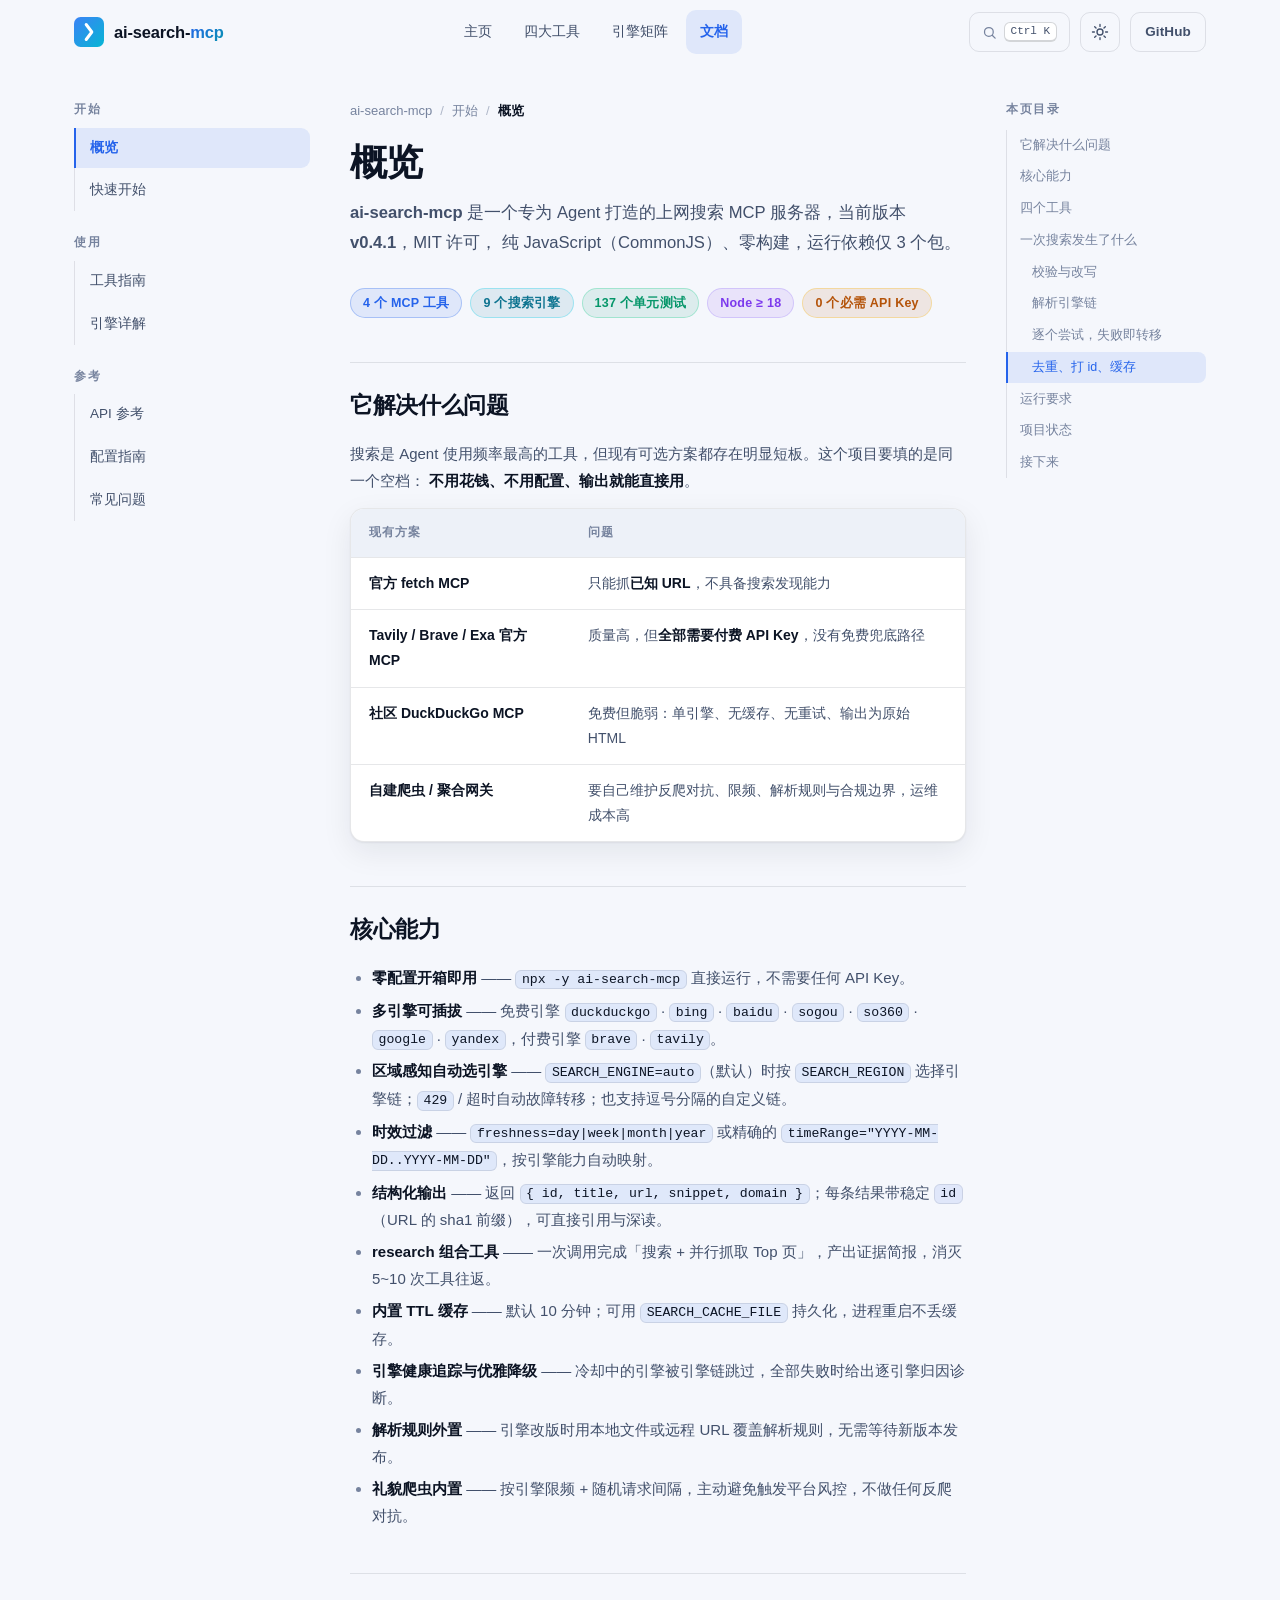
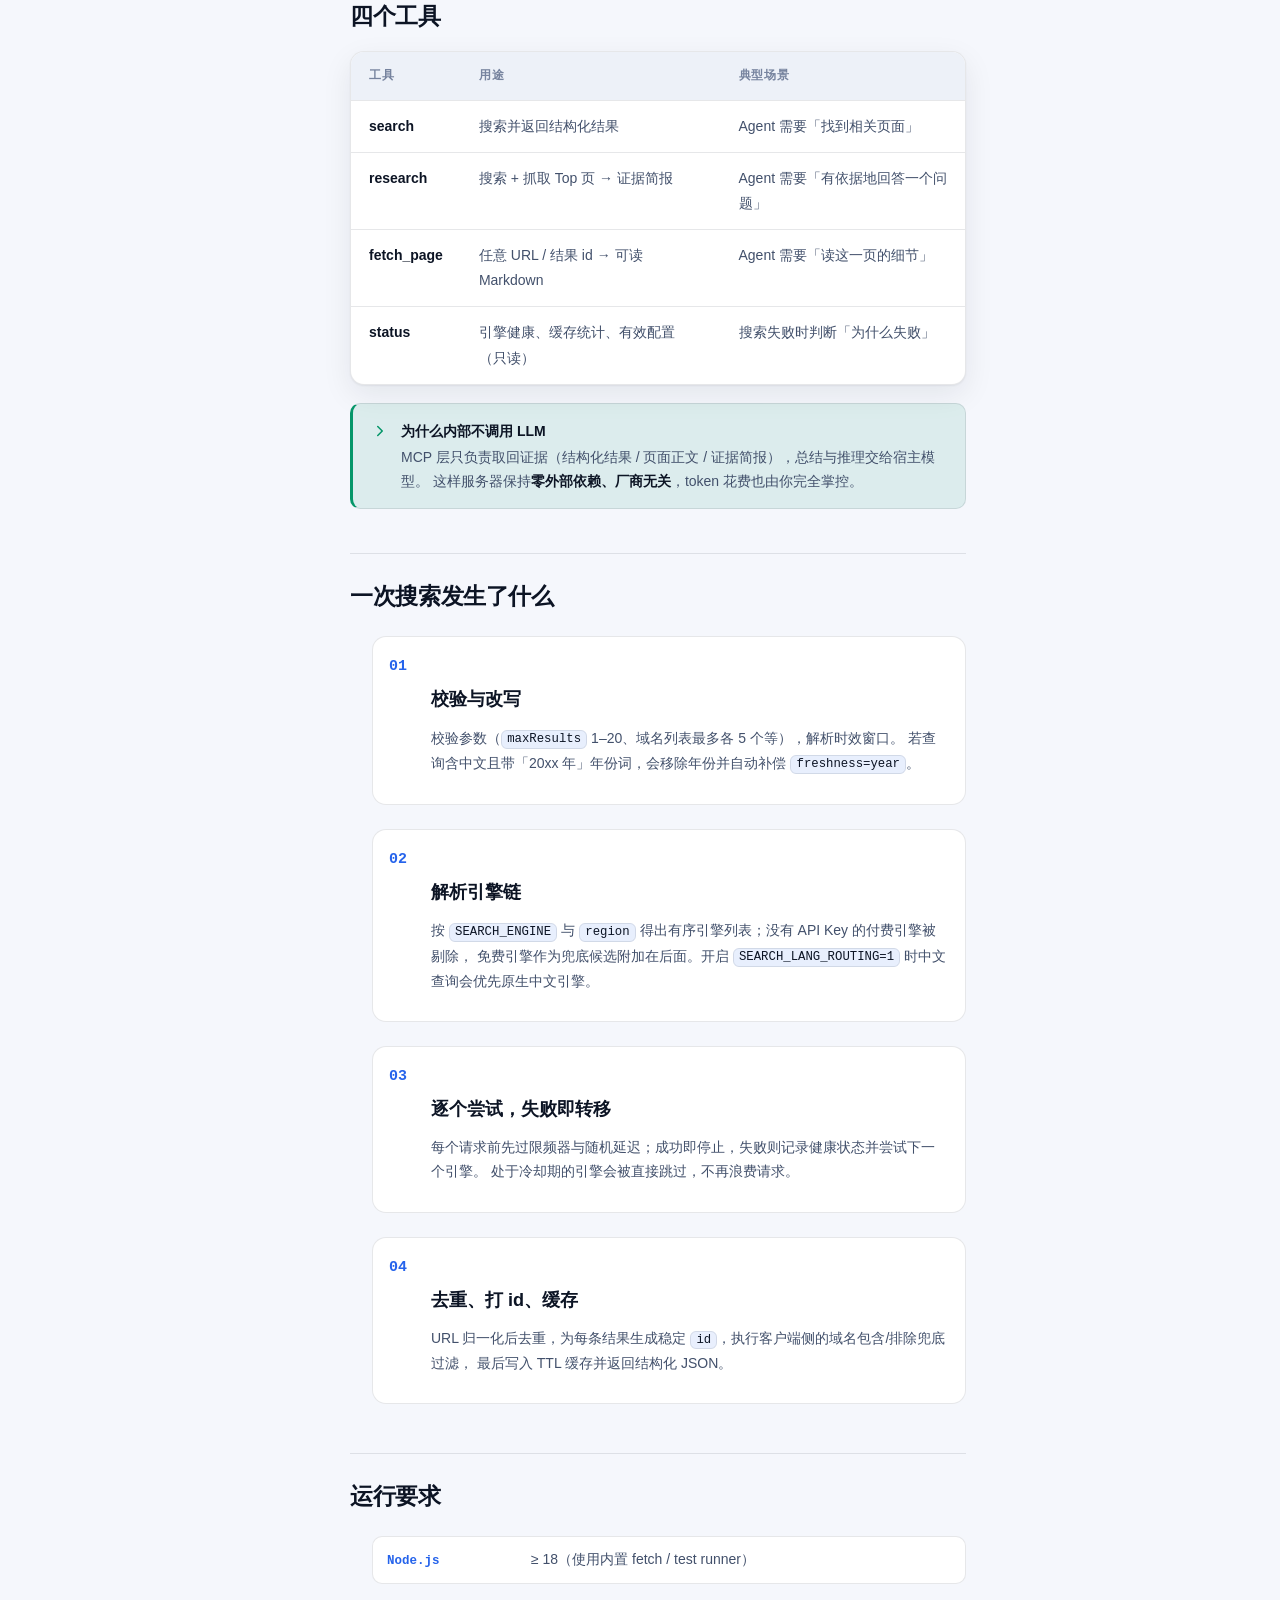
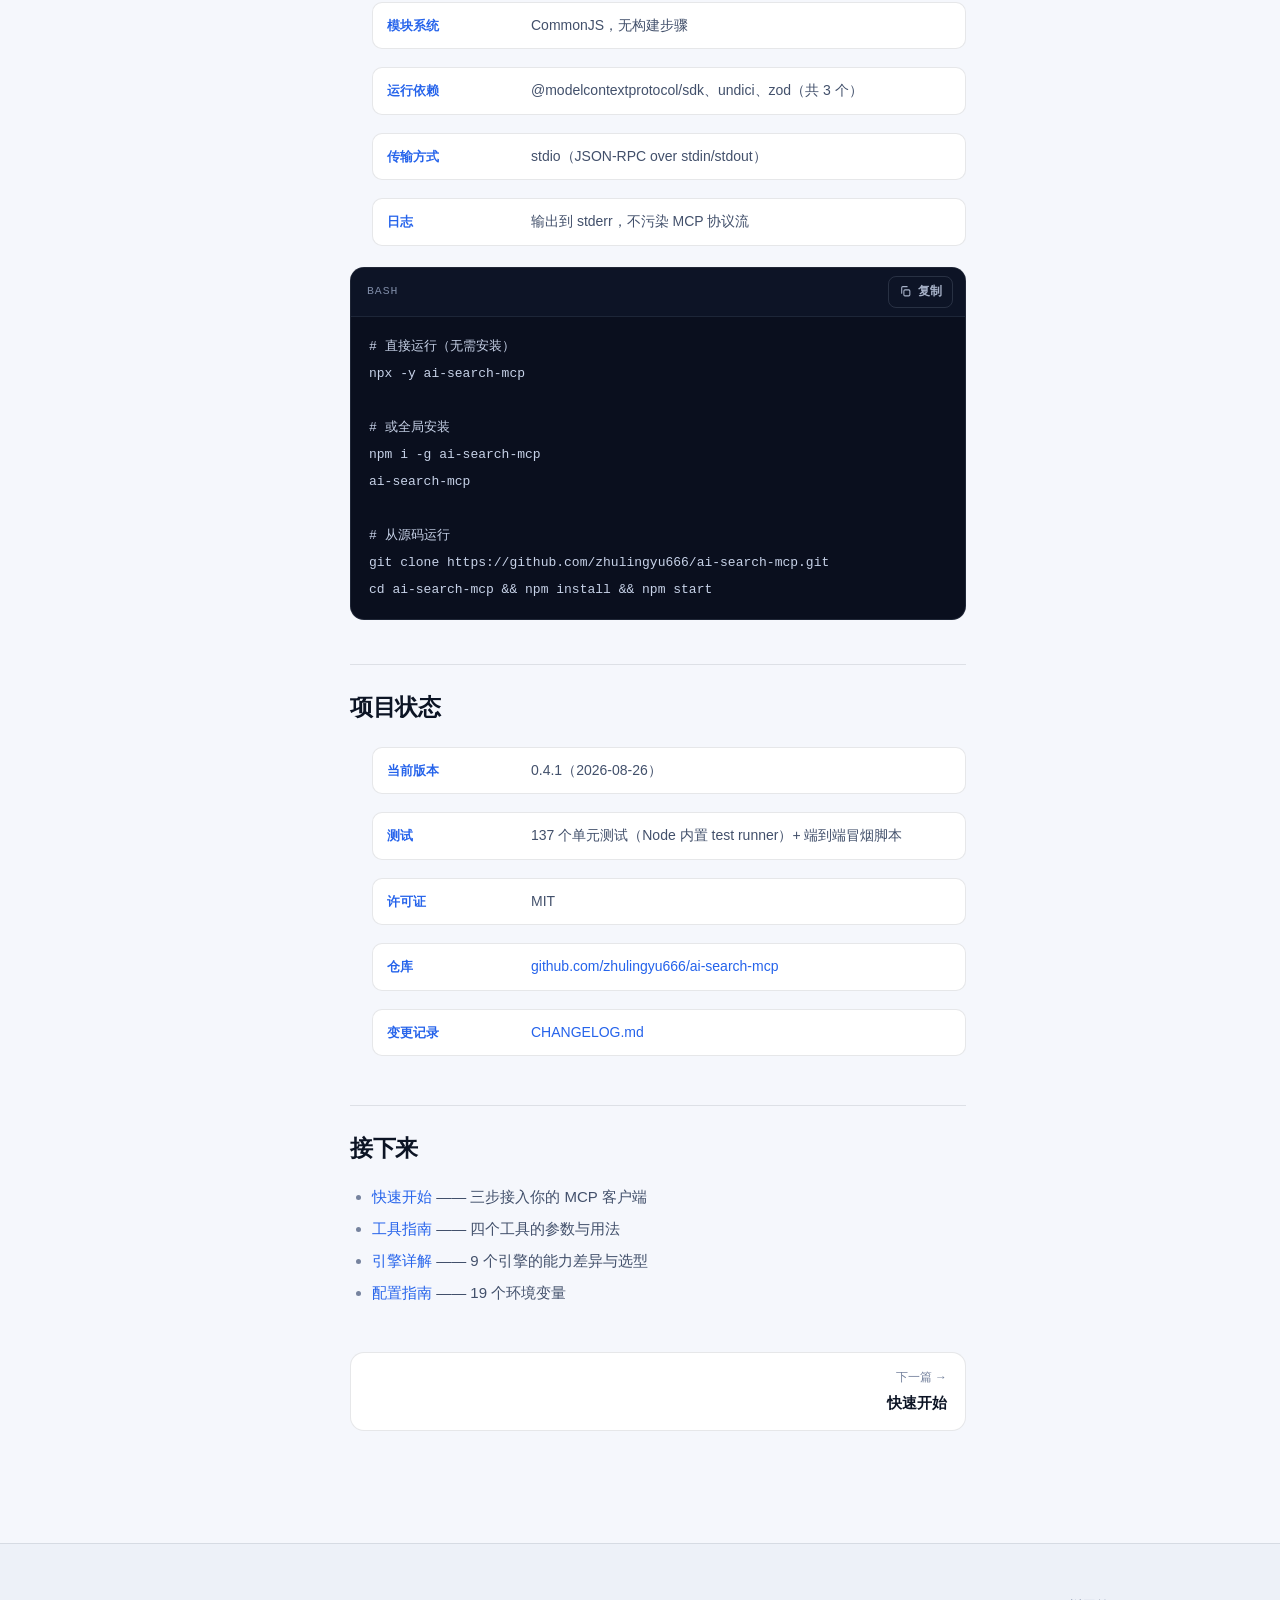
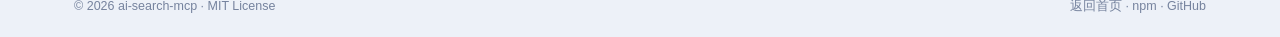
==== commit 88e28910: "Add files via upload" ====
--- a/docs/index.html
+++ b/docs/index.html
@@ -1,160 +1,244 @@
 <!DOCTYPE html>
 <html lang="zh-CN" data-theme="dark">
 <head>
-  <meta charset="UTF-8">
-  <meta name="viewport" content="width=device-width, initial-scale=1.0">
-  <title>概览 — ai-search-mcp 官方文档</title>
-  <meta name="description" content="ai-search-mcp 概览：专为 Agent 打造的上网搜索 MCP 服务器。零配置免费引擎、区域感知自动选引擎、时间过滤、缓存与 research 组合工具。">
-  <link rel="icon" type="image/svg+xml" href="data:image/svg+xml,%3Csvg xmlns='http://www.w3.org/2000/svg' viewBox='0 0 32 32'%3E%3Crect width='32' height='32' rx='7' fill='%232563EB'/%3E%3Cpath d='M13 8l6 8-6 8' stroke='white' stroke-width='3' fill='none' stroke-linecap='round' stroke-linejoin='round'/%3E%3C/svg%3E">
-  <link rel="stylesheet" href="../css/style.css">
-  <script>
-    (function () {
-      try { document.documentElement.classList.add("js"); } catch (e) {}
-    })();
-  </script>
+<meta charset="UTF-8">
+<meta name="viewport" content="width=device-width, initial-scale=1.0, viewport-fit=cover">
+<title>概览 — ai-search-mcp 文档</title>
+<meta name="description" content="ai-search-mcp 概览：项目定位、核心能力、四个 MCP 工具、引擎链工作原理与运行要求。">
+<meta name="theme-color" content="#060912">
+<link rel="icon" href="data:image/svg+xml,%3Csvg xmlns='http://www.w3.org/2000/svg' viewBox='0 0 32 32'%3E%3Crect width='32' height='32' rx='7' fill='%232563EB'/%3E%3Cpath d='M13 8l6 8-6 8' stroke='white' stroke-width='3.2' fill='none' stroke-linecap='round' stroke-linejoin='round'/%3E%3C/svg%3E">
+<link rel="stylesheet" href="../css/style.css">
+<script>(function(){try{var t=localStorage.getItem("aisearch-theme");if(t!=="light"&&t!=="dark"){t=window.matchMedia&&window.matchMedia("(prefers-color-scheme: light)").matches?"light":"dark";}document.documentElement.setAttribute("data-theme",t);}catch(e){}document.documentElement.classList.add("js");})();</script>
 </head>
-<body class="docs-page" data-page="index">
-
-  <!-- ======= 顶部导航 ======= -->
-  <header class="site-header" id="site-header">
-    <nav class="nav container" aria-label="主导航">
-      <a href="../index.html" class="brand">
-        <svg class="brand-logo" viewBox="0 0 32 32" width="30" height="30" aria-hidden="true">
-          <rect width="32" height="32" rx="7" fill="url(#lg1)"/>
-          <defs><linearGradient id="lg1" x1="0" y1="0" x2="1" y2="1"><stop offset="0" stop-color="#3b82f6"/><stop offset="1" stop-color="#06b6d4"/></linearGradient></defs>
-          <path d="M13 8l6 8-6 8" stroke="#fff" stroke-width="3.2" fill="none" stroke-linecap="round" stroke-linejoin="round"/>
-        </svg>
-        <span class="brand-text">ai-search-<em>mcp</em></span>
-      </a>
-      <button class="nav-toggle docs-nav-toggle" id="docs-nav-toggle" aria-label="打开文档目录" aria-expanded="false">
-        <span></span><span></span><span></span>
+<body data-page="index" data-title="概览">
+
+<a class="skip-link" href="#main">跳到主要内容</a>
+
+<header class="site-header" id="site-header">
+  <nav class="nav container" aria-label="主导航">
+    <a href="../index.html" class="brand">
+      <svg class="brand-logo" viewBox="0 0 32 32" width="30" height="30" aria-hidden="true">
+        <defs><linearGradient id="lgd" x1="0" y1="0" x2="1" y2="1"><stop offset="0" stop-color="#3b82f6"/><stop offset="1" stop-color="#06b6d4"/></linearGradient></defs>
+        <rect width="32" height="32" rx="7" fill="url(#lgd)"/>
+        <path d="M13 8l6 8-6 8" stroke="#fff" stroke-width="3.2" fill="none" stroke-linecap="round" stroke-linejoin="round"/>
+      </svg>
+      <span class="brand-text">ai-search-<em>mcp</em></span>
+    </a>
+    <button class="nav-toggle" id="nav-toggle" type="button" aria-label="打开菜单" aria-expanded="false"><span></span><span></span><span></span></button>
+    <ul class="nav-links" id="nav-links">
+      <li><a href="../index.html" class="nav-link">主页</a></li>
+      <li><a href="../index.html#tools" class="nav-link">四大工具</a></li>
+      <li><a href="../index.html#engines" class="nav-link">引擎矩阵</a></li>
+      <li><a href="./index.html" class="nav-link is-active">文档</a></li>
+    </ul>
+    <div class="nav-actions">
+      <button class="theme-toggle" id="theme-toggle" type="button" aria-label="切换主题">
+        <svg class="icon-sun" viewBox="0 0 24 24" width="18" height="18" aria-hidden="true"><circle cx="12" cy="12" r="4" fill="none" stroke="currentColor" stroke-width="1.8"/><path d="M12 2v2.5M12 19.5V22M4.9 4.9l1.8 1.8M17.3 17.3l1.8 1.8M2 12h2.5M19.5 12H22M4.9 19.1l1.8-1.8M17.3 6.7l1.8-1.8" stroke="currentColor" stroke-width="1.8" stroke-linecap="round"/></svg>
+        <svg class="icon-moon" viewBox="0 0 24 24" width="18" height="18" aria-hidden="true"><path d="M21 12.8A9 9 0 1 1 11.2 3a7 7 0 0 0 9.8 9.8z" fill="none" stroke="currentColor" stroke-width="1.8" stroke-linejoin="round"/></svg>
       </button>
-      <ul class="nav-links" id="nav-links">
-        <li><a href="../index.html" class="nav-link" data-nav="home">主页</a></li>
-        <li><a href="../index.html#features" class="nav-link" data-nav="features">为什么选</a></li>
-        <li><a href="../index.html#how" class="nav-link" data-nav="how">工作原理</a></li>
-        <li><a href="../index.html#engines" class="nav-link" data-nav="engines">搜索引擎</a></li>
-        <li><a href="./index.html" class="nav-link is-active" data-nav="docs">文档</a></li>
-      </ul>
-      <div class="nav-actions">
-        <button class="theme-toggle" id="theme-toggle" aria-label="切换主题">
-          <svg class="icon-sun" viewBox="0 0 24 24" width="18" height="18"><circle cx="12" cy="12" r="4" fill="none" stroke="currentColor" stroke-width="1.8"/><path d="M12 2v2.5M12 19.5V22M4.9 4.9l1.8 1.8M17.3 17.3l1.8 1.8M2 12h2.5M19.5 12H22M4.9 19.1l1.8-1.8M17.3 6.7l1.8-1.8" stroke="currentColor" stroke-width="1.8" stroke-linecap="round"/></svg>
-          <svg class="icon-moon" viewBox="0 0 24 24" width="18" height="18"><path d="M21 12.8A9 9 0 1 1 11.2 3a7 7 0 0 0 9.8 9.8z" fill="none" stroke="currentColor" stroke-width="1.8" stroke-linejoin="round"/></svg>
-        </button>
-        <a class="btn btn-ghost btn-sm" href="https://github.com/zhulingyu666/ai-search-mcp" target="_blank" rel="noopener">
-          <svg viewBox="0 0 16 16" width="16" height="16" fill="currentColor" aria-hidden="true"><path d="M8 0C3.58 0 0 3.58 0 8c0 3.54 2.29 6.53 5.47 7.59.4.07.55-.17.55-.38 0-.19-.01-.82-.01-1.49-2.01.37-2.53-.49-2.69-.94-.09-.23-.48-.94-.82-1.13-.28-.15-.68-.52-.01-.53.63-.01 1.08.58 1.23.82.72 1.21 1.87.87 2.33.66.07-.52.28-.87.51-1.07-1.78-.2-3.64-.89-3.64-3.95 0-.87.31-1.59.82-2.15-.08-.2-.36-1.02.08-2.12 0 0 .67-.21 2.2.82.64-.18 1.32-.27 2-.27s1.36.09 2 .27c1.53-1.04 2.2-.82 2.2-.82.44 1.1.16 1.92.08 2.12.51.56.82 1.27.82 2.15 0 3.07-1.87 3.75-3.65 3.95.29.25.54.73.54 1.48 0 1.07-.01 1.93-.01 2.2 0 .21.15.46.55.38A8.01 8.01 0 0 0 16 8c0-4.42-3.58-8-8-8z"/></svg>
-          GitHub
-        </a>
-      </div>
-    </nav>
-  </header>
-
-  <!-- ======= 文档布局 ======= -->
-  <div class="docs-layout">
-    <aside class="docs-sidebar" id="docs-sidebar" aria-label="文档目录">
-      <nav class="docs-nav" id="docs-nav" aria-label="章节导航"></nav>
-      <div class="docs-sidebar-footer">
-        <a href="../index.html">← 返回主页</a><span>v0.4.1</span>
-      </div>
-    </aside>
-    <div class="docs-mask" id="docs-mask" hidden></div>
-
-    <main class="docs-content">
-      <nav class="docs-breadcrumb" id="docs-breadcrumb" aria-label="面包屑"></nav>
-      <article class="docs-articles">
-
-        <nav class="page-toc" aria-label="本页目录">
-          <span class="page-toc-label">本页目录</span>
-          <a class="page-toc-link" href="#intro">简介</a>
-          <a class="page-toc-link" href="#features">核心特性</a>
-          <a class="page-toc-link" href="#how">工作原理</a>
-        </nav>
-
-        <section class="docs-section" id="intro">
-          <h2>概览</h2>
-          <p class="lead">专为 Agent 打造的上网搜索 MCP 服务器：<strong>零配置免费引擎</strong>、区域感知自动选引擎、freshness 时间过滤、内置缓存，以及一次调用完成整轮调研的 <code>research</code> 组合工具。</p>
-          <div class="callout callout-info"><strong>零 API Key。</strong> <code>npx ai-search-mcp</code> 直接跑，默认内置 7 个免费搜索引擎；Brave / Tavily 为可选付费引擎。</div>
-
-          <h3>为什么做（Why）</h3>
-          <p>搜索是 Agent 最高频的工具，但现有方案都有硬伤：</p>
-          <div class="table-wrap"><table class="table">
-            <thead><tr><th>现有方案</th><th>问题</th></tr></thead>
-            <tbody>
-              <tr><td>官方 <code>fetch</code> MCP</td><td>只能抓<strong>已知 URL</strong>，不会搜索</td></tr>
-              <tr><td>Tavily / Brave / Exa 官方 MCP</td><td>质量高，但<strong>全部要付费 API Key</strong></td></tr>
-              <tr><td>社区 DuckDuckGo MCP</td><td>免费但脆弱，输出非结构化，无缓存 / 重试</td></tr>
-            </tbody>
-          </table></div>
-          <p><strong>ai-search-mcp</strong> 填补了这个空档：零配置就能用（DuckDuckGo / Bing / 百度 / 搜狗 / 360 等），自动按区域选择最合适的引擎并故障转移，支持时效过滤，还能把「搜 → 选 → 抓 → 总结」的整轮调研压成一次 <code>research</code> 调用。</p>
-
-          <h3>技术栈</h3>
-          <ul class="check-list">
-            <li>零构建纯 JS（CommonJS），Node.js ≥ 18</li>
-            <li>137 个单元测试（Node 内置 test runner）+ 端到端冒烟测试</li>
-            <li>基于 <code>@modelcontextprotocol/sdk</code>，stdio 传输，支持 Docker 容器化</li>
-            <li>MIT 许可证，独立开源项目</li>
-          </ul>
-        </section>
-
-        <section class="docs-section" id="features">
-          <h2>核心特性</h2>
-          <div class="grid cards-2">
-            <div class="card"><h3>🆓 零配置开箱即用</h3><p><code>npx ai-search-mcp</code> 直接跑，不需要任何 API Key。</p></div>
-            <div class="card"><h3>🔌 多引擎可插拔</h3><p>免费 <code>duckduckgo · bing · baidu · sogou · so360 · google · yandex</code> + 付费 <code>brave · tavily</code>。</p></div>
-            <div class="card"><h3>🌏 区域感知自动选引擎</h3><p>中国区域走 <code>bing → so360 → baidu → sogou</code>，其他区域走 <code>google → bing → duckduckgo → yandex</code>；429 / 超时自动故障转移。</p></div>
-            <div class="card"><h3>🧠 Agent 友好输出</h3><p>结构化 JSON（<code>{ id, title, url, snippet, domain }</code>），不是原始 HTML，每条带稳定 <code>id</code>。</p></div>
-            <div class="card"><h3>🕒 时间过滤</h3><p><code>freshness=day|week|month|year</code> 或 <code>timeRange</code>，按引擎自动映射；中文「20xx年」查询自动改写。</p></div>
-            <div class="card"><h3>🧭 research 组合工具</h3><p>一次调用 = 搜索 + 并行抓取 Top 页 → 证据简报，消灭 5~10 次工具往返。</p></div>
-            <div class="card"><h3>⚡ 内置缓存</h3><p>TTL 默认 10 分钟，减少重复网络请求；可选文件持久化，重启不丢缓存。</p></div>
-            <div class="card"><h3>🛡️ 工程兜底</h3><p>超时、指数退避重试、统一错误码；引擎健康追踪，冷却中的引擎自动跳过，失败带归因诊断。</p></div>
-          </div>
-          <div class="callout callout-warn"><strong>礼貌爬虫，合规优先。</strong> 按引擎限频（默认 8 次/分）+ 随机请求间隔，主动避免触发风控，不做任何反爬对抗；遵循目标站点 robots.txt 与服务条款。</div>
-        </section>
-
-        <section class="docs-section" id="how">
-          <h2>工作原理</h2>
-          <p>一次 <code>search</code> 调用，请求在引擎链间自动选择与故障转移，经过缓存、限频、解析规则，最终以结构化 JSON 返回给 Agent。</p>
-          <div class="flow flow-vertical">
-            <div class="flow-node"><div class="flow-icon">🤖</div><strong>Agent / LLM</strong><span>调用 MCP 工具</span></div>
-            <div class="flow-arrow">↓</div>
-            <div class="flow-node"><div class="flow-icon">🖥️</div><strong>ai-search-mcp</strong><span>MCP stdio 服务器</span></div>
-            <div class="flow-arrow">↓</div>
-            <div class="flow-node"><div class="flow-icon">🔎</div><strong>引擎链 Engine Chain</strong><span>auto 按区域选择 · 429/超时自动转移</span>
-              <div class="flow-chips"><span class="chip">bing</span><span class="chip">so360</span><span class="chip">baidu</span><span class="chip">sogou</span><span class="chip">google</span><span class="chip">duckduckgo</span><span class="chip">yandex</span></div>
-            </div>
-            <div class="flow-arrow">↓</div>
-            <div class="flow-node"><div class="flow-icon">⚙️</div><strong>缓存 · 限频 · 解析</strong><span>TTL 缓存 · 8 req/min · selectors</span></div>
-            <div class="flow-arrow">↓</div>
-            <div class="flow-node"><div class="flow-icon">📦</div><strong>结构化 JSON</strong><span>{ id, title, url, snippet, domain }</span></div>
-          </div>
-          <h3>三个关键机制</h3>
-          <div class="grid cards-3">
-            <div class="card"><h3><span class="num-badge">01</span> 查询改写</h3><p>中文查询中的「20xx年」会被移除并自动附加 <code>freshness=year</code> —— 因为 Bing 等引擎对中文分词弱，年份前缀会导致返回「2026年百科/日历」等跑题结果。</p></div>
-            <div class="card"><h3><span class="num-badge">02</span> 优雅降级</h3><p><code>RATE_LIMITED</code> 立即触发冷却（默认 60s），其他失败连续 2 次进入冷却；冷却中的引擎会被引擎链<strong>跳过</strong>。</p></div>
-            <div class="card"><h3><span class="num-badge">03</span> 失败归因</h3><p>全部引擎失败时，错误响应带 <code>engineStatus</code> 快照与逐引擎摘要，区分「全部冷却」（疑似 IP 被 Ban）与普通失败。</p></div>
-          </div>
-          <div class="next-links">
-            <a class="btn btn-primary" href="./quickstart.html">快速开始 →</a>
-            <a class="btn btn-outline" href="./guide.html">使用指南 →</a>
-          </div>
-        </section>
-
-      </article>
-      <footer class="docs-content-footer">
-        <span>© 2026 ai-search-mcp · MIT License</span>
-        <a href="https://github.com/zhulingyu666/ai-search-mcp" target="_blank" rel="noopener">GitHub ↗</a>
-        <a href="https://www.npmjs.com/package/ai-search-mcp" target="_blank" rel="noopener">npm ↗</a>
-        <a href="https://github.com/zhulingyu666/ai-search-mcp/blob/main/CHANGELOG.md" target="_blank" rel="noopener">CHANGELOG ↗</a>
-      </footer>
-    </main>
+      <a class="btn btn-ghost btn-sm" href="https://github.com/zhulingyu666/ai-search-mcp" target="_blank" rel="noopener">GitHub</a>
+    </div>
+  </nav>
+</header>
+
+<main id="main">
+<div class="docs-layout container">
+  <aside class="docs-sidebar" id="docs-sidebar"></aside>
+
+  <div class="docs-main">
+    <nav class="docs-breadcrumb" id="docs-breadcrumb" aria-label="面包屑"></nav>
+
+    <h1 class="docs-title">概览</h1>
+    <p class="docs-lede">
+      <strong>ai-search-mcp</strong> 是一个专为 Agent 打造的上网搜索 MCP 服务器，当前版本 <strong>v0.4.1</strong>，MIT 许可，
+      纯 JavaScript（CommonJS）、零构建，运行依赖仅 3 个包。
+    </p>
+
+    <article class="prose">
+
+      <div class="doc-chips">
+        <span class="badge badge-blue">4 个 MCP 工具</span>
+        <span class="badge badge-cyan">9 个搜索引擎</span>
+        <span class="badge badge-green">137 个单元测试</span>
+        <span class="badge badge-purple">Node ≥ 18</span>
+        <span class="badge badge-amber">0 个必需 API Key</span>
+      </div>
+
+      <h2>它解决什么问题</h2>
+      <p>
+        搜索是 Agent 使用频率最高的工具，但现有可选方案都存在明显短板。这个项目要填的是同一个空档：
+        <strong>不用花钱、不用配置、输出就能直接用</strong>。
+      </p>
+
+      <div class="table-wrap">
+        <table class="table" data-stack>
+          <thead>
+            <tr><th>现有方案</th><th>问题</th></tr>
+          </thead>
+          <tbody>
+            <tr>
+              <td><strong>官方 fetch MCP</strong></td>
+              <td>只能抓<strong>已知 URL</strong>，不具备搜索发现能力</td>
+            </tr>
+            <tr>
+              <td><strong>Tavily / Brave / Exa 官方 MCP</strong></td>
+              <td>质量高，但<strong>全部需要付费 API Key</strong>，没有免费兜底路径</td>
+            </tr>
+            <tr>
+              <td><strong>社区 DuckDuckGo MCP</strong></td>
+              <td>免费但脆弱：单引擎、无缓存、无重试、输出为原始 HTML</td>
+            </tr>
+            <tr>
+              <td><strong>自建爬虫 / 聚合网关</strong></td>
+              <td>要自己维护反爬对抗、限频、解析规则与合规边界，运维成本高</td>
+            </tr>
+          </tbody>
+        </table>
+      </div>
+
+      <h2>核心能力</h2>
+      <ul>
+        <li><strong>零配置开箱即用</strong> —— <code>npx -y ai-search-mcp</code> 直接运行，不需要任何 API Key。</li>
+        <li><strong>多引擎可插拔</strong> —— 免费引擎 <code>duckduckgo</code> · <code>bing</code> · <code>baidu</code> · <code>sogou</code> · <code>so360</code> · <code>google</code> · <code>yandex</code>，付费引擎 <code>brave</code> · <code>tavily</code>。</li>
+        <li><strong>区域感知自动选引擎</strong> —— <code>SEARCH_ENGINE=auto</code>（默认）时按 <code>SEARCH_REGION</code> 选择引擎链；<code>429</code> / 超时自动故障转移；也支持逗号分隔的自定义链。</li>
+        <li><strong>时效过滤</strong> —— <code>freshness=day|week|month|year</code> 或精确的 <code>timeRange="YYYY-MM-DD..YYYY-MM-DD"</code>，按引擎能力自动映射。</li>
+        <li><strong>结构化输出</strong> —— 返回 <code>{ id, title, url, snippet, domain }</code>；每条结果带稳定 <code>id</code>（URL 的 sha1 前缀），可直接引用与深读。</li>
+        <li><strong>research 组合工具</strong> —— 一次调用完成「搜索 + 并行抓取 Top 页」，产出证据简报，消灭 5~10 次工具往返。</li>
+        <li><strong>内置 TTL 缓存</strong> —— 默认 10 分钟；可用 <code>SEARCH_CACHE_FILE</code> 持久化，进程重启不丢缓存。</li>
+        <li><strong>引擎健康追踪与优雅降级</strong> —— 冷却中的引擎被引擎链跳过，全部失败时给出逐引擎归因诊断。</li>
+        <li><strong>解析规则外置</strong> —— 引擎改版时用本地文件或远程 URL 覆盖解析规则，无需等待新版本发布。</li>
+        <li><strong>礼貌爬虫内置</strong> —— 按引擎限频 + 随机请求间隔，主动避免触发平台风控，不做任何反爬对抗。</li>
+      </ul>
+
+      <h2>四个工具</h2>
+      <div class="table-wrap">
+        <table class="table" data-stack>
+          <thead>
+            <tr><th>工具</th><th>用途</th><th>典型场景</th></tr>
+          </thead>
+          <tbody>
+            <tr>
+              <td><strong>search</strong></td>
+              <td>搜索并返回结构化结果</td>
+              <td>Agent 需要「找到相关页面」</td>
+            </tr>
+            <tr>
+              <td><strong>research</strong></td>
+              <td>搜索 + 抓取 Top 页 → 证据简报</td>
+              <td>Agent 需要「有依据地回答一个问题」</td>
+            </tr>
+            <tr>
+              <td><strong>fetch_page</strong></td>
+              <td>任意 URL / 结果 id → 可读 Markdown</td>
+              <td>Agent 需要「读这一页的细节」</td>
+            </tr>
+            <tr>
+              <td><strong>status</strong></td>
+              <td>引擎健康、缓存统计、有效配置（只读）</td>
+              <td>搜索失败时判断「为什么失败」</td>
+            </tr>
+          </tbody>
+        </table>
+      </div>
+
+      <div class="callout callout-tip">
+        <svg viewBox="0 0 24 24" width="18" height="18" fill="none" stroke="currentColor" stroke-width="2" aria-hidden="true"><path d="M9 18l6-6-6-6" stroke-linecap="round" stroke-linejoin="round"/></svg>
+        <div>
+          <span class="callout-title">为什么内部不调用 LLM</span>
+          MCP 层只负责取回证据（结构化结果 / 页面正文 / 证据简报），总结与推理交给宿主模型。
+          这样服务器保持<strong>零外部依赖、厂商无关</strong>，token 花费也由你完全掌控。
+        </div>
+      </div>
+
+      <h2>一次搜索发生了什么</h2>
+      <ol class="steps">
+        <li>
+          <h3>校验与改写</h3>
+          <p>校验参数（<code>maxResults</code> 1–20、域名列表最多各 5 个等），解析时效窗口。
+          若查询含中文且带「20xx 年」年份词，会移除年份并自动补偿 <code>freshness=year</code>。</p>
+        </li>
+        <li>
+          <h3>解析引擎链</h3>
+          <p>按 <code>SEARCH_ENGINE</code> 与 <code>region</code> 得出有序引擎列表；没有 API Key 的付费引擎被剔除，
+          免费引擎作为兜底候选附加在后面。开启 <code>SEARCH_LANG_ROUTING=1</code> 时中文查询会优先原生中文引擎。</p>
+        </li>
+        <li>
+          <h3>逐个尝试，失败即转移</h3>
+          <p>每个请求前先过限频器与随机延迟；成功即停止，失败则记录健康状态并尝试下一个引擎。
+          处于冷却期的引擎会被直接跳过，不再浪费请求。</p>
+        </li>
+        <li>
+          <h3>去重、打 id、缓存</h3>
+          <p>URL 归一化后去重，为每条结果生成稳定 <code>id</code>，执行客户端侧的域名包含/排除兜底过滤，
+          最后写入 TTL 缓存并返回结构化 JSON。</p>
+        </li>
+      </ol>
+
+      <h2>运行要求</h2>
+      <ul class="kv-list">
+        <li><span class="kv-k">Node.js</span><span class="kv-v">≥ 18（使用内置 fetch / test runner）</span></li>
+        <li><span class="kv-k">模块系统</span><span class="kv-v">CommonJS，无构建步骤</span></li>
+        <li><span class="kv-k">运行依赖</span><span class="kv-v">@modelcontextprotocol/sdk、undici、zod（共 3 个）</span></li>
+        <li><span class="kv-k">传输方式</span><span class="kv-v">stdio（JSON-RPC over stdin/stdout）</span></li>
+        <li><span class="kv-k">日志</span><span class="kv-v">输出到 stderr，不污染 MCP 协议流</span></li>
+      </ul>
+
+      <div class="code-block" data-lang="bash">
+<pre><code># 直接运行（无需安装）
+npx -y ai-search-mcp
+
+# 或全局安装
+npm i -g ai-search-mcp
+ai-search-mcp
+
+# 从源码运行
+git clone https://github.com/zhulingyu666/ai-search-mcp.git
+cd ai-search-mcp && npm install && npm start</code></pre>
+      </div>
+
+      <h2>项目状态</h2>
+      <ul class="kv-list">
+        <li><span class="kv-k">当前版本</span><span class="kv-v">0.4.1（2026-08-26）</span></li>
+        <li><span class="kv-k">测试</span><span class="kv-v">137 个单元测试（Node 内置 test runner）+ 端到端冒烟脚本</span></li>
+        <li><span class="kv-k">许可证</span><span class="kv-v">MIT</span></li>
+        <li><span class="kv-k">仓库</span><span class="kv-v"><a href="https://github.com/zhulingyu666/ai-search-mcp" target="_blank" rel="noopener">github.com/zhulingyu666/ai-search-mcp</a></span></li>
+        <li><span class="kv-k">变更记录</span><span class="kv-v"><a href="https://github.com/zhulingyu666/ai-search-mcp/blob/main/CHANGELOG.md" target="_blank" rel="noopener">CHANGELOG.md</a></span></li>
+      </ul>
+
+      <h2>接下来</h2>
+      <ul>
+        <li><a href="./quickstart.html">快速开始</a> —— 三步接入你的 MCP 客户端</li>
+        <li><a href="./guide.html">工具指南</a> —— 四个工具的参数与用法</li>
+        <li><a href="./engines.html">引擎详解</a> —— 9 个引擎的能力差异与选型</li>
+        <li><a href="./config.html">配置指南</a> —— 19 个环境变量</li>
+      </ul>
+
+    </article>
+
+    <nav class="docs-pager" id="docs-pager" aria-label="翻页"></nav>
   </div>
 
-  <button class="back-top" id="back-top" aria-label="回到顶部">
-    <svg viewBox="0 0 24 24" width="20" height="20" fill="none" stroke="currentColor" stroke-width="2"><path d="M12 19V5M6 11l6-6 6 6" stroke-linecap="round" stroke-linejoin="round"/></svg>
-  </button>
-  <div class="toast" id="toast" role="status" aria-live="polite">已复制到剪贴板</div>
-
-  <script src="../js/main.js"></script>
-  <script src="./nav.js"></script>
+  <aside class="docs-toc">
+    <p class="docs-toc-title">本页目录</p>
+    <ul class="docs-toc-list" id="docs-toc-list"></ul>
+  </aside>
+</div>
+</main>
+
+<footer class="site-footer">
+  <div class="container footer-bottom" style="border-top:0;padding-top:0">
+    <span>© 2026 ai-search-mcp · MIT License</span>
+    <span><a href="../index.html">返回首页</a> · <a href="https://www.npmjs.com/package/ai-search-mcp" target="_blank" rel="noopener">npm</a> · <a href="https://github.com/zhulingyu666/ai-search-mcp" target="_blank" rel="noopener">GitHub</a></span>
+  </div>
+</footer>
+
+<button class="back-top" id="back-top" type="button" aria-label="回到顶部">
+  <svg viewBox="0 0 24 24" width="20" height="20" fill="none" stroke="currentColor" stroke-width="2" aria-hidden="true"><path d="M12 19V5M6 11l6-6 6 6" stroke-linecap="round" stroke-linejoin="round"/></svg>
+</button>
+
+<div class="toast" id="toast" role="status" aria-live="polite">已复制到剪贴板</div>
+
+<script src="./nav.js"></script>
+<script src="../js/main.js"></script>
 </body>
 </html>
--- a/css/style.css
+++ b/css/style.css
@@ -1,91 +1,145 @@
 /* ==========================================================================
-   ai-search-mcp — 展示网站样式
-   纯 CSS 变量驱动双主题（dark 默认 / light），响应式布局
+   ai-search-mcp 官网 — 设计系统 v2（大厂级重设计）
+   --------------------------------------------------------------------------
+   纯 CSS、零依赖、零构建。双主题：暗色默认 / 亮色可切换。
+   结构：
+     01 设计令牌        02 基础与重置      03 通用组件（按钮/徽章/标签/栅格）
+     04 阅读进度条      05 头部导航        06 Hero + 终端 + 统计
+     07 引擎跑马灯      08 区块与标题      09 对比表 + 核心能力
+     10 工程细节 Bento  11 工作原理 + 架构图  12 四大工具 Tab
+     13 代码块          14 引擎矩阵        15 环境变量卡片
+     16 Callout / Steps / KV / 错误卡    17 手风琴
+     18 文档站布局      19 页脚            20 回顶 / Toast
+     21 快速跳转面板    22 入场动画        23 动效与可访问性
+   硬性约定：
+     - 断点固定 1180 / 980 / 760 / 660 / 520 / 420 + 横屏低矮
+     - 可点元素命中区 ≥44px；≤660px 输入控件 font-size:16px
+     - 入场隐藏规则只挂 html.reveal-armed（main.js 建立观察器后才加）
+     - 固定大尺寸 width 仅允许出现在装饰光斑 .orb-* 上（.hero overflow:hidden）
    ========================================================================== */
 
+/* ============================== 01 设计令牌 ============================== */
 :root {
   --font-sans: -apple-system, BlinkMacSystemFont, "Segoe UI", "PingFang SC",
-               "Hiragino Sans GB", "Microsoft YaHei", "Helvetica Neue", Arial, sans-serif;
-  --font-mono: "SF Mono", "JetBrains Mono", Consolas, "Cascadia Code", Menlo,
-               "Courier New", monospace;
-
-  /* 布局 */
-  --container: 1140px;
-  --radius: 14px;
-  --radius-sm: 9px;
+    "Hiragino Sans GB", "Microsoft YaHei", "Helvetica Neue", Arial, sans-serif;
+  --font-mono: "Cascadia Code", "JetBrains Mono", "SFMono-Regular", Consolas,
+    "Liberation Mono", Menlo, monospace;
+
+  --container: 1180px;
+  --radius-xs: 8px;
+  --radius-sm: 10px;
+  --radius-md: 14px;
+  --radius-lg: 20px;
+  --radius-xl: 26px;
+
   --header-h: 64px;
-  --transition: .22s cubic-bezier(.4, 0, .2, 1);
-
-  /* 品牌色 */
-  --primary: #3b82f6;
-  --primary-2: #06b6d4;
-  --grad: linear-gradient(120deg, #3b82f6 0%, #22d3ee 100%);
-
-  /* 状态色 */
-  --green: #10b981;
-  --yellow: #f59e0b;
-  --red: #ef4444;
-  --purple: #a78bfa;
-  --pink: #f472b6;
-  --orange: #fb923c;
-  --teal: #2dd4bf;
-  --cyan: #22d3ee;
-  --indigo: #818cf8;
-  --blue: #60a5fa;
-}
-
-/* ---------- 暗色主题（默认） ---------- */
+  --ease-out: cubic-bezier(0.22, 1, 0.36, 1);
+
+  --z-header: 60;
+  --z-overlay: 80;
+  --z-toast: 90;
+}
+
 html[data-theme="dark"] {
   color-scheme: dark;
-  --bg: #0a0f1e;
-  --bg-alt: #0d1526;
-  --surface: #101a30;
-  --surface-2: #16233d;
-  --border: rgba(148, 163, 184, .16);
-  --border-strong: rgba(148, 163, 184, .28);
-  --text: #e2e8f0;
-  --text-dim: #94a3b8;
-  --text-faint: #64748b;
-  --nav-bg: rgba(10, 15, 30, .82);
-  --shadow: 0 12px 40px rgba(0, 0, 0, .45);
-  --shadow-sm: 0 4px 16px rgba(0, 0, 0, .30);
-  --code-bg: #0b1226;
-  --code-border: rgba(96, 165, 250, .16);
-  --terminal-bg: #0a1020;
-  --row-hover: rgba(59, 130, 246, .07);
-  --selection: rgba(59, 130, 246, .35);
-  --hero-glow: rgba(59, 130, 246, .14);
-  --link: #60a5fa;
-}
-
-/* ---------- 浅色主题 ---------- */
+  --bg: #04060d;
+  --bg-soft: #070b16;
+  --bg-raise: #0a1020;
+  --panel: #0b1122;
+  --card: #0c1326;
+  --line: rgba(148, 163, 184, 0.14);
+  --line-strong: rgba(148, 163, 184, 0.26);
+  --text: #e9eef8;
+  --text-2: #a7b2c8;
+  --text-3: #6d7992;
+  --brand: #4f8cff;
+  --brand-2: #22d3ee;
+  --brand-ink: #0b1220;
+  --brand-soft: rgba(79, 140, 255, 0.14);
+  --tint: rgba(79, 140, 255, 0.09);
+  --grad: linear-gradient(135deg, #4f8cff 0%, #22d3ee 100%);
+  --ok: #34d399;
+  --ok-soft: rgba(52, 211, 153, 0.13);
+  --warn: #fbbf24;
+  --warn-soft: rgba(251, 191, 36, 0.13);
+  --no: #f87171;
+  --no-soft: rgba(248, 113, 113, 0.13);
+  --violet: #a78bfa;
+  --violet-soft: rgba(167, 139, 250, 0.14);
+  --pink: #f472b6;
+  --pink-soft: rgba(244, 114, 182, 0.13);
+  --cyan: #22d3ee;
+  --cyan-soft: rgba(34, 211, 238, 0.12);
+  --orange: #fb923c;
+  --orange-soft: rgba(251, 146, 60, 0.13);
+  --teal: #2dd4bf;
+  --teal-soft: rgba(45, 212, 191, 0.12);
+  --indigo: #818cf8;
+  --indigo-soft: rgba(129, 140, 248, 0.14);
+  --shadow-1: 0 1px 2px rgba(2, 4, 10, 0.5), 0 8px 28px rgba(2, 4, 10, 0.35);
+  --shadow-2: 0 2px 6px rgba(2, 4, 10, 0.55), 0 18px 50px rgba(2, 4, 10, 0.5);
+  --glow: 0 8px 30px rgba(79, 140, 255, 0.32), 0 2px 8px rgba(34, 211, 238, 0.2);
+  --header-bg: rgba(4, 7, 14, 0.72);
+  --header-line: rgba(148, 163, 184, 0.12);
+  --orb-op: 1;
+}
+
 html[data-theme="light"] {
   color-scheme: light;
-  --bg: #f6f8fc;
-  --bg-alt: #eef2f9;
-  --surface: #ffffff;
-  --surface-2: #f1f5fb;
-  --border: rgba(15, 23, 42, .10);
-  --border-strong: rgba(15, 23, 42, .20);
-  --text: #0f172a;
-  --text-dim: #475569;
-  --text-faint: #94a3b8;
-  --nav-bg: rgba(255, 255, 255, .85);
-  --shadow: 0 12px 40px rgba(15, 23, 42, .10);
-  --shadow-sm: 0 4px 16px rgba(15, 23, 42, .08);
-  --code-bg: #0d1526;
-  --code-border: rgba(59, 130, 246, .25);
-  --terminal-bg: #0a1020;
-  --row-hover: rgba(59, 130, 246, .06);
-  --selection: rgba(59, 130, 246, .22);
-  --hero-glow: rgba(59, 130, 246, .08);
-  --link: #2563eb;
-}
-
-/* ---------- 基础 ---------- */
-*, *::before, *::after { box-sizing: border-box; }
-
-html { scroll-behavior: smooth; scroll-padding-top: calc(var(--header-h) + 12px); }
+  --bg: #f5f7fc;
+  --bg-soft: #edf1f8;
+  --bg-raise: #ffffff;
+  --panel: #ffffff;
+  --card: #ffffff;
+  --line: rgba(15, 23, 42, 0.1);
+  --line-strong: rgba(15, 23, 42, 0.18);
+  --text: #0c1424;
+  --text-2: #42506b;
+  --text-3: #76839e;
+  --brand: #2563eb;
+  --brand-2: #0891b2;
+  --brand-ink: #ffffff;
+  --brand-soft: rgba(37, 99, 235, 0.1);
+  --tint: rgba(37, 99, 235, 0.07);
+  --grad: linear-gradient(135deg, #2563eb 0%, #0891b2 100%);
+  --ok: #059669;
+  --ok-soft: rgba(5, 150, 105, 0.1);
+  --warn: #b45309;
+  --warn-soft: rgba(180, 83, 9, 0.1);
+  --no: #dc2626;
+  --no-soft: rgba(220, 38, 38, 0.09);
+  --violet: #7c3aed;
+  --violet-soft: rgba(124, 58, 237, 0.1);
+  --pink: #db2777;
+  --pink-soft: rgba(219, 39, 119, 0.1);
+  --cyan: #0e7490;
+  --cyan-soft: rgba(14, 116, 144, 0.1);
+  --orange: #c2410c;
+  --orange-soft: rgba(194, 65, 12, 0.1);
+  --teal: #0f766e;
+  --teal-soft: rgba(15, 118, 110, 0.1);
+  --indigo: #4f46e5;
+  --indigo-soft: rgba(79, 70, 229, 0.1);
+  --shadow-1: 0 1px 2px rgba(15, 23, 42, 0.06), 0 10px 30px rgba(15, 23, 42, 0.08);
+  --shadow-2: 0 2px 6px rgba(15, 23, 42, 0.08), 0 20px 48px rgba(15, 23, 42, 0.14);
+  --glow: 0 10px 30px rgba(37, 99, 235, 0.28), 0 2px 8px rgba(8, 145, 178, 0.18);
+  --header-bg: rgba(245, 247, 252, 0.8);
+  --header-line: rgba(15, 23, 42, 0.08);
+  --orb-op: 0.5;
+}
+
+/* ============================== 02 基础与重置 ============================== */
+*,
+*::before,
+*::after {
+  box-sizing: border-box;
+}
+
+html {
+  scroll-behavior: smooth;
+  scroll-padding-top: calc(var(--header-h) + 16px);
+  -webkit-text-size-adjust: 100%;
+}
 
 body {
   margin: 0;
@@ -94,1683 +148,3173 @@
   line-height: 1.7;
   color: var(--text);
   background: var(--bg);
+  overflow-x: clip;
   -webkit-font-smoothing: antialiased;
   text-rendering: optimizeLegibility;
-  transition: background var(--transition), color var(--transition);
-}
-
-::selection { background: var(--selection); }
-
-img, svg { display: inline-block; vertical-align: middle; }
-a { color: var(--link); text-decoration: none; transition: color var(--transition); }
-a:hover { color: var(--primary-2); }
-code, pre, kbd { font-family: var(--font-mono); }
-
-p code, li code, td code, h2 code, h3 code, .tab-desc code, .acc-body code {
-  font-size: .86em;
-  background: var(--surface-2);
-  border: 1px solid var(--border);
-  border-radius: 5px;
-  padding: 1px 6px;
-  color: var(--primary-2);
-}
-html[data-theme="dark"] p code, html[data-theme="dark"] li code, html[data-theme="dark"] td code {
-  color: #7dd3fc;
-}
-
-.container { max-width: var(--container); margin: 0 auto; padding: 0 24px; }
-.container-narrow { max-width: 840px; }
-
-/* ---------- 滚动条 ---------- */
-::-webkit-scrollbar { width: 10px; height: 10px; }
-::-webkit-scrollbar-track { background: transparent; }
-::-webkit-scrollbar-thumb { background: var(--border-strong); border-radius: 6px; }
-::-webkit-scrollbar-thumb:hover { background: var(--text-faint); }
-
-/* ---------- 头部导航（滚动感知：顶部透明贴合，滚动后浮起） ---------- */
+}
+
+img,
+svg {
+  vertical-align: middle;
+}
+
+a {
+  color: var(--brand);
+  text-decoration: none;
+}
+
+a:hover {
+  text-decoration: underline;
+  text-underline-offset: 3px;
+}
+
+button {
+  font-family: inherit;
+  color: inherit;
+}
+
+code,
+kbd,
+pre {
+  font-family: var(--font-mono);
+}
+
+code {
+  font-size: 0.88em;
+}
+
+:not(pre) > code {
+  background: var(--brand-soft);
+  color: var(--text);
+  border: 1px solid var(--line);
+  border-radius: 6px;
+  padding: 0.1em 0.42em;
+  overflow-wrap: anywhere;
+}
+
+kbd {
+  display: inline-block;
+  border: 1px solid var(--line-strong);
+  border-bottom-width: 2px;
+  border-radius: 6px;
+  background: var(--bg-raise);
+  color: var(--text-2);
+  font-size: 11px;
+  line-height: 1;
+  padding: 3px 6px;
+  min-height: 20px;
+}
+
+::selection {
+  background: rgba(79, 140, 255, 0.35);
+}
+
+:focus-visible {
+  outline: 2px solid var(--brand);
+  outline-offset: 2px;
+  border-radius: 4px;
+}
+
+.container {
+  max-width: var(--container);
+  margin-inline: auto;
+  padding-left: max(24px, env(safe-area-inset-left));
+  padding-right: max(24px, env(safe-area-inset-right));
+}
+
+.skip-link {
+  position: fixed;
+  top: -60px;
+  left: 16px;
+  z-index: calc(var(--z-toast) + 1);
+  background: var(--brand);
+  color: var(--brand-ink);
+  border-radius: 10px;
+  padding: 10px 18px;
+  font-weight: 600;
+  transition: top 0.2s var(--ease-out);
+}
+
+.skip-link:focus {
+  top: 12px;
+  text-decoration: none;
+}
+
+.muted {
+  color: var(--text-3);
+}
+
+/* ============================== 03 通用组件 ============================== */
+/* 按钮 */
+.btn {
+  display: inline-flex;
+  align-items: center;
+  justify-content: center;
+  gap: 8px;
+  min-height: 44px;
+  padding: 10px 20px;
+  border-radius: 12px;
+  border: 1px solid transparent;
+  font-size: 14.5px;
+  font-weight: 600;
+  line-height: 1.2;
+  letter-spacing: 0.01em;
+  cursor: pointer;
+  user-select: none;
+  touch-action: manipulation;
+  white-space: nowrap;
+  transition: transform 0.18s var(--ease-out), box-shadow 0.18s var(--ease-out),
+    background 0.18s, border-color 0.18s, color 0.18s;
+}
+
+.btn:hover {
+  text-decoration: none;
+  transform: translateY(-1px);
+}
+
+.btn:active {
+  transform: translateY(0);
+}
+
+.btn-primary {
+  background: var(--grad);
+  color: #fff;
+  box-shadow: var(--glow);
+}
+
+.btn-primary:hover {
+  box-shadow: 0 12px 36px rgba(79, 140, 255, 0.42), 0 4px 12px rgba(34, 211, 238, 0.26);
+}
+
+.btn-outline {
+  background: var(--bg-raise);
+  border-color: var(--line-strong);
+  color: var(--text);
+}
+
+.btn-outline:hover {
+  border-color: var(--brand);
+  color: var(--brand);
+  box-shadow: var(--shadow-1);
+}
+
+.btn-ghost {
+  background: transparent;
+  color: var(--text-2);
+  border-color: var(--line);
+}
+
+.btn-ghost:hover {
+  color: var(--text);
+  border-color: var(--line-strong);
+  background: var(--bg-raise);
+}
+
+.btn-sm {
+  min-height: 40px;
+  padding: 7px 14px;
+  font-size: 13.5px;
+  border-radius: 10px;
+}
+
+.btn-lg {
+  min-height: 50px;
+  padding: 13px 26px;
+  font-size: 15.5px;
+  border-radius: 14px;
+}
+
+/* 徽章 */
+.badge {
+  display: inline-flex;
+  align-items: center;
+  gap: 6px;
+  min-height: 28px;
+  padding: 3px 12px;
+  border-radius: 999px;
+  border: 1px solid var(--line);
+  background: var(--bg-raise);
+  color: var(--text-2);
+  font-size: 12.5px;
+  font-weight: 600;
+  letter-spacing: 0.02em;
+  white-space: nowrap;
+}
+
+.badge-blue {
+  background: var(--brand-soft);
+  border-color: rgba(79, 140, 255, 0.35);
+  color: var(--brand);
+}
+
+html[data-theme="light"] .badge-blue {
+  border-color: rgba(37, 99, 235, 0.3);
+}
+
+.badge-green {
+  background: var(--ok-soft);
+  border-color: rgba(52, 211, 153, 0.35);
+  color: var(--ok);
+}
+
+.badge-cyan {
+  background: var(--cyan-soft);
+  border-color: rgba(34, 211, 238, 0.35);
+  color: var(--cyan);
+}
+
+.badge-purple {
+  background: var(--violet-soft);
+  border-color: rgba(167, 139, 250, 0.35);
+  color: var(--violet);
+}
+
+.badge-amber {
+  background: var(--warn-soft);
+  border-color: rgba(251, 191, 36, 0.35);
+  color: var(--warn);
+}
+
+/* 小标签（表格内） */
+.tag {
+  display: inline-flex;
+  align-items: center;
+  min-height: 24px;
+  padding: 1px 10px;
+  border-radius: 999px;
+  font-size: 12px;
+  font-weight: 600;
+  white-space: nowrap;
+  border: 1px solid var(--line);
+  color: var(--text-2);
+  background: var(--bg-raise);
+}
+
+.tag-ok {
+  background: var(--ok-soft);
+  border-color: rgba(52, 211, 153, 0.3);
+  color: var(--ok);
+}
+
+.tag-no {
+  background: var(--no-soft);
+  border-color: rgba(248, 113, 113, 0.3);
+  color: var(--no);
+}
+
+.tag-yes {
+  background: var(--brand-soft);
+  border-color: rgba(79, 140, 255, 0.32);
+  color: var(--brand);
+}
+
+.tag-key {
+  background: var(--warn-soft);
+  border-color: rgba(251, 191, 36, 0.3);
+  color: var(--warn);
+}
+
+.tag-cn {
+  background: var(--pink-soft);
+  border-color: rgba(244, 114, 182, 0.3);
+  color: var(--pink);
+}
+
+/* 渐变文字 */
+.grad-text {
+  background: var(--grad);
+  -webkit-background-clip: text;
+  background-clip: text;
+  color: transparent;
+}
+
+/* 栅格工具 */
+.grid {
+  display: grid;
+  gap: 20px;
+}
+
+.grid-2 {
+  grid-template-columns: repeat(2, 1fr);
+}
+
+.grid-3 {
+  grid-template-columns: repeat(3, 1fr);
+}
+
+/* ============================== 04 阅读进度条 ============================== */
+.progress {
+  position: fixed;
+  top: 0;
+  left: 0;
+  right: 0;
+  height: 3px;
+  z-index: calc(var(--z-header) + 1);
+  background: var(--grad);
+  transform-origin: 0 50%;
+  transform: scaleX(0);
+  opacity: 0;
+  transition: opacity 0.25s;
+  pointer-events: none;
+}
+
+.progress.is-visible {
+  opacity: 1;
+}
+
+/* ============================== 05 头部导航 ============================== */
 .site-header {
-  position: sticky;
+  position: fixed;
   top: 0;
-  z-index: 100;
+  left: 0;
+  right: 0;
+  z-index: var(--z-header);
   background: transparent;
   border-bottom: 1px solid transparent;
+  transition: background 0.3s, border-color 0.3s, box-shadow 0.3s;
+}
+
+.site-header.is-scrolled {
+  background: var(--header-bg);
+  -webkit-backdrop-filter: saturate(1.6) blur(16px);
+  backdrop-filter: saturate(1.6) blur(16px);
+  border-bottom-color: var(--header-line);
+  box-shadow: 0 6px 24px rgba(2, 4, 10, 0.16);
+}
+
+.nav {
+  display: flex;
+  align-items: center;
+  gap: 18px;
   height: var(--header-h);
-  transition: background var(--transition), border-color var(--transition),
-              box-shadow var(--transition), backdrop-filter var(--transition);
-}
-.site-header.is-scrolled {
-  background: var(--nav-bg);
-  backdrop-filter: blur(14px);
-  -webkit-backdrop-filter: blur(14px);
-  border-bottom-color: var(--border);
-  box-shadow: 0 6px 24px rgba(0, 0, 0, .10);
-}
-.nav {
-  position: relative;
-  display: flex;
-  align-items: center;
-  gap: 20px;
-  height: var(--header-h);
-}
-
-/* 滚动高亮指示器：渐变下划线，随视口位置平滑滑动（仅主页） */
-.nav-indicator {
-  position: absolute;
-  left: 0;
-  bottom: 0;
-  height: 3px;
-  border-radius: 3px;
-  background: var(--grad);
-  box-shadow: 0 0 10px rgba(59, 130, 246, .45);
-  pointer-events: none;
-  transition: width .25s cubic-bezier(.4, 0, .2, 1),
-              transform .25s cubic-bezier(.4, 0, .2, 1);
-}
-@media (max-width: 960px) {
-  /* 移动端导航为抽屉菜单，隐藏滑动指示器 */
-  .nav-indicator { display: none; }
-}
+}
+
 .brand {
   display: inline-flex;
   align-items: center;
   gap: 10px;
+  font-weight: 700;
+  font-size: 16.5px;
   color: var(--text);
-  font-weight: 700;
-  font-size: 17px;
-  letter-spacing: -.2px;
+  letter-spacing: -0.01em;
+  min-height: 44px;
+}
+
+/* 品牌名不在窄屏 header 内折行（390px 下曾折成两行） */
+.brand-text {
   white-space: nowrap;
 }
-.brand:hover { color: var(--text); }
-.brand-text em { font-style: normal; color: var(--primary-2); }
-.brand-logo { flex: none; filter: drop-shadow(0 2px 8px rgba(59, 130, 246, .35)); }
+
+.brand:hover {
+  text-decoration: none;
+}
+
+.brand-text em {
+  font-style: normal;
+  background: var(--grad);
+  -webkit-background-clip: text;
+  background-clip: text;
+  color: transparent;
+}
 
 .nav-links {
   display: flex;
   align-items: center;
-  gap: 2px;
+  gap: 4px;
   list-style: none;
-  margin: 0;
+  margin: 0 auto;
   padding: 0;
-  flex: 1;
-}
+}
+
 .nav-link {
-  display: inline-block;
-  padding: 8px 12px;
-  border-radius: 8px;
-  color: var(--text-dim);
-  font-size: 14.5px;
+  display: inline-flex;
+  align-items: center;
+  min-height: 44px;
+  padding: 8px 14px;
+  border-radius: 10px;
+  color: var(--text-2);
+  font-size: 14px;
   font-weight: 500;
-  transition: color var(--transition), background var(--transition);
-}
-.nav-link:hover { color: var(--text); background: var(--surface-2); }
-.nav-link.is-active { color: var(--primary-2); background: var(--surface-2); font-weight: 600; }
-
-.nav-actions { display: flex; align-items: center; gap: 10px; }
-
+  transition: color 0.16s, background 0.16s;
+}
+
+.nav-link:hover {
+  color: var(--text);
+  background: var(--brand-soft);
+  text-decoration: none;
+}
+
+.nav-link.is-active {
+  color: var(--brand);
+  background: var(--brand-soft);
+  font-weight: 600;
+}
+
+.nav-actions {
+  display: flex;
+  align-items: center;
+  gap: 10px;
+  margin-left: auto;
+}
+
+.nav-links + .nav-actions {
+  margin-left: 0;
+}
+
+/* 快速跳转触发按钮（main.js 注入） */
+.cmdk-trigger {
+  display: inline-flex;
+  align-items: center;
+  justify-content: center;
+  gap: 7px;
+  min-height: 40px;
+  min-width: 40px;
+  padding: 0 12px;
+  border-radius: 10px;
+  border: 1px solid var(--line);
+  background: transparent;
+  color: var(--text-3);
+  cursor: pointer;
+  transition: color 0.16s, border-color 0.16s, background 0.16s;
+}
+
+.cmdk-trigger:hover {
+  color: var(--text);
+  border-color: var(--line-strong);
+  background: var(--bg-raise);
+}
+
+.cmdk-trigger kbd {
+  display: none;
+}
+
+@media (min-width: 981px) {
+  .cmdk-trigger kbd {
+    display: inline-block;
+  }
+}
+
+/* 主题切换 */
 .theme-toggle {
+  position: relative;
   display: inline-flex;
   align-items: center;
   justify-content: center;
-  width: 38px;
-  height: 38px;
+  width: 40px;
+  height: 40px;
   border-radius: 10px;
-  border: 1px solid var(--border);
-  background: var(--surface);
-  color: var(--text-dim);
+  border: 1px solid var(--line);
+  background: transparent;
+  color: var(--text-2);
   cursor: pointer;
-  transition: all var(--transition);
-}
-.theme-toggle:hover { color: var(--text); border-color: var(--border-strong); transform: translateY(-1px); }
-.icon-moon { display: none; }
-html[data-theme="dark"] .icon-moon { display: block; }
-html[data-theme="dark"] .icon-sun { display: none; }
-
+  transition: color 0.16s, border-color 0.16s, transform 0.3s var(--ease-out);
+}
+
+.theme-toggle:hover {
+  color: var(--text);
+  border-color: var(--line-strong);
+  transform: rotate(14deg);
+}
+
+html[data-theme="dark"] .icon-sun {
+  display: none;
+}
+
+html[data-theme="light"] .icon-moon {
+  display: none;
+}
+
+/* 移动端汉堡 */
 .nav-toggle {
   display: none;
   flex-direction: column;
+  justify-content: center;
   gap: 5px;
-  background: none;
-  border: 0;
+  width: 44px;
+  height: 44px;
+  padding: 10px;
+  border: 1px solid var(--line);
+  border-radius: 10px;
+  background: transparent;
   cursor: pointer;
-  padding: 8px;
-}
+}
+
 .nav-toggle span {
-  width: 22px;
+  display: block;
   height: 2px;
+  border-radius: 2px;
   background: var(--text);
-  border-radius: 2px;
-  transition: all var(--transition);
-}
-.nav-toggle.is-open span:nth-child(1) { transform: translateY(7px) rotate(45deg); }
-.nav-toggle.is-open span:nth-child(2) { opacity: 0; }
-.nav-toggle.is-open span:nth-child(3) { transform: translateY(-7px) rotate(-45deg); }
-
-/* ---------- 按钮 ---------- */
-.btn {
-  display: inline-flex;
-  align-items: center;
-  gap: 8px;
-  border-radius: 10px;
-  font-weight: 600;
-  font-size: 15px;
-  cursor: pointer;
-  transition: all var(--transition);
-  border: 1px solid transparent;
-  text-decoration: none;
-  white-space: nowrap;
-}
-.btn:active { transform: scale(.97); }
-.btn-sm { padding: 7px 14px; font-size: 14px; }
-.btn-lg { padding: 13px 26px; font-size: 16px; border-radius: 12px; }
-
-.btn-primary {
-  background: var(--grad);
-  color: #fff;
-  box-shadow: 0 6px 22px rgba(59, 130, 246, .35);
-}
-.btn-primary:hover { filter: brightness(1.08); box-shadow: 0 8px 28px rgba(59, 130, 246, .45); transform: translateY(-1px); color: #fff; }
-
-.btn-ghost { background: var(--surface); border-color: var(--border); color: var(--text-dim); }
-.btn-ghost:hover { color: var(--text); border-color: var(--border-strong); }
-
-.btn-outline {
-  border-color: var(--border-strong);
-  color: var(--text);
-  background: transparent;
-}
-.btn-outline:hover { border-color: var(--primary); color: var(--primary-2); background: var(--row-hover); }
-
-/* ---------- Hero ---------- */
+  transition: transform 0.24s var(--ease-out), opacity 0.2s;
+}
+
+.nav-toggle.is-open span:nth-child(1) {
+  transform: translateY(7px) rotate(45deg);
+}
+
+.nav-toggle.is-open span:nth-child(2) {
+  opacity: 0;
+}
+
+.nav-toggle.is-open span:nth-child(3) {
+  transform: translateY(-7px) rotate(-45deg);
+}
+
+.nav-backdrop {
+  display: none;
+}
+
+@media (max-width: 980px) {
+  .nav-toggle {
+    display: inline-flex;
+  }
+
+  .nav-links {
+    position: fixed;
+    top: calc(var(--header-h) + 8px);
+    left: 12px;
+    right: 12px;
+    z-index: calc(var(--z-header) + 1);
+    flex-direction: column;
+    align-items: stretch;
+    gap: 4px;
+    margin: 0;
+    padding: 10px;
+    border: 1px solid var(--line);
+    border-radius: var(--radius-lg);
+    background: var(--panel);
+    box-shadow: var(--shadow-2);
+    opacity: 0;
+    transform: translateY(-8px) scale(0.99);
+    pointer-events: none;
+    transition: opacity 0.22s var(--ease-out), transform 0.22s var(--ease-out);
+  }
+
+  .nav-links.is-open {
+    opacity: 1;
+    transform: none;
+    pointer-events: auto;
+  }
+
+  .nav-link {
+    min-height: 48px;
+    font-size: 15px;
+  }
+
+  .nav-backdrop {
+    display: block;
+    position: fixed;
+    inset: 0;
+    /* 必须低于 .site-header（60）：遮罩由 JS 追加在 body 末尾，同层级会盖住
+       汉堡按钮，导致菜单打开后无法点击 X 关闭（仅能点遮罩/链接） */
+    z-index: calc(var(--z-header) - 1);
+    background: rgba(2, 4, 10, 0.5);
+    opacity: 0;
+    pointer-events: none;
+    transition: opacity 0.22s;
+  }
+
+  .nav-backdrop.is-visible {
+    opacity: 1;
+    pointer-events: auto;
+  }
+
+  .nav .btn-gh span.gh-label {
+    display: none;
+  }
+
+  .nav .btn-gh {
+    min-width: 40px;
+    padding: 0 12px;
+  }
+}
+
+/* ============================== 06 Hero ============================== */
 .hero {
   position: relative;
   overflow: hidden;
-  padding: 84px 0 72px;
-  background:
-    radial-gradient(ellipse 90% 60% at 50% -10%, var(--hero-glow), transparent 60%),
-    var(--bg);
-}
-.hero-bg { position: absolute; inset: 0; pointer-events: none; }
+  padding: calc(var(--header-h) + 72px) 0 64px;
+}
+
+.hero-bg {
+  position: absolute;
+  inset: 0;
+  pointer-events: none;
+}
+
+.hero-bg::before {
+  content: "";
+  position: absolute;
+  inset: 0;
+  background-image: linear-gradient(var(--line) 1px, transparent 1px),
+    linear-gradient(90deg, var(--line) 1px, transparent 1px);
+  background-size: 44px 44px;
+  -webkit-mask-image: radial-gradient(ellipse 78% 62% at 50% 0%, #000 30%, transparent 74%);
+  mask-image: radial-gradient(ellipse 78% 62% at 50% 0%, #000 30%, transparent 74%);
+  opacity: 0.55;
+}
+
 .orb {
   position: absolute;
   border-radius: 50%;
   filter: blur(90px);
-  opacity: .5;
-}
-.orb-1 { width: 460px; height: 460px; background: rgba(59, 130, 246, .28); top: -180px; left: -100px; }
-.orb-2 { width: 380px; height: 380px; background: rgba(6, 182, 212, .20); top: -60px; right: -80px; }
-.orb-3 { width: 300px; height: 300px; background: rgba(167, 139, 250, .14); bottom: 60px; left: 40%; }
-
-.hero-inner { position: relative; text-align: center; }
-
-.hero-badges { display: flex; flex-wrap: wrap; gap: 10px; justify-content: center; margin-bottom: 26px; }
-.badge {
-  display: inline-flex;
-  align-items: center;
-  gap: 6px;
-  padding: 5px 13px;
-  border-radius: 999px;
+  opacity: var(--orb-op);
+  will-change: transform;
+}
+
+.orb-1 {
+  width: 560px;
+  height: 560px;
+  top: -180px;
+  left: 50%;
+  margin-left: -560px;
+  background: radial-gradient(circle, rgba(79, 140, 255, 0.34), transparent 68%);
+  animation: orb-drift 16s ease-in-out infinite alternate;
+}
+
+.orb-2 {
+  width: 460px;
+  height: 460px;
+  top: -60px;
+  right: -120px;
+  background: radial-gradient(circle, rgba(34, 211, 238, 0.26), transparent 68%);
+  animation: orb-drift 19s ease-in-out infinite alternate-reverse;
+}
+
+.orb-3 {
+  width: 380px;
+  height: 380px;
+  bottom: -180px;
+  left: 30%;
+  background: radial-gradient(circle, rgba(167, 139, 250, 0.18), transparent 68%);
+  animation: orb-drift 22s ease-in-out infinite alternate;
+}
+
+@keyframes orb-drift {
+  from {
+    transform: translate3d(0, 0, 0) scale(1);
+  }
+  to {
+    transform: translate3d(34px, 26px, 0) scale(1.08);
+  }
+}
+
+.hero-inner {
+  position: relative;
+  display: flex;
+  flex-direction: column;
+  align-items: center;
+  text-align: center;
+}
+
+.hero-badges {
+  display: flex;
+  flex-wrap: wrap;
+  justify-content: center;
+  gap: 8px;
+  margin-bottom: 26px;
+}
+
+.hero-title {
+  margin: 0 0 20px;
+  font-size: clamp(2.15rem, 5.4vw, 3.7rem);
+  line-height: 1.16;
+  font-weight: 800;
+  letter-spacing: -0.028em;
+  max-width: 18em;
+}
+
+.hero-sub {
+  margin: 0 0 30px;
+  max-width: 760px;
+  font-size: clamp(1rem, 1.5vw, 1.13rem);
+  line-height: 1.85;
+  color: var(--text-2);
+}
+
+.hero-sub strong {
+  color: var(--text);
+}
+
+.hero-sub code {
+  font-size: 0.92em;
+}
+
+.hero-actions {
+  display: flex;
+  flex-wrap: wrap;
+  justify-content: center;
+  gap: 14px;
+  margin-bottom: 46px;
+}
+
+/* 终端（含逐行动画） */
+.terminal {
+  width: min(860px, 100%);
+  border: 1px solid var(--line-strong);
+  border-radius: var(--radius-lg);
+  background: #0a0f1e;
+  box-shadow: var(--shadow-2), inset 0 1px 0 rgba(255, 255, 255, 0.04);
+  overflow: hidden;
+  text-align: left;
+}
+
+.terminal-bar {
+  display: flex;
+  align-items: center;
+  gap: 7px;
+  padding: 11px 16px;
+  background: #0d1426;
+  border-bottom: 1px solid rgba(148, 163, 184, 0.12);
+}
+
+.dot {
+  width: 11px;
+  height: 11px;
+  border-radius: 50%;
+}
+
+.dot-r {
+  background: #ff5f57;
+}
+
+.dot-y {
+  background: #febc2e;
+}
+
+.dot-g {
+  background: #28c840;
+}
+
+.terminal-title {
+  margin-left: 8px;
+  font-family: var(--font-mono);
+  font-size: 12px;
+  color: #7d8aa5;
+  letter-spacing: 0.04em;
+}
+
+.terminal-body {
+  padding: 18px 20px 22px;
+  overflow-x: auto;
+  -webkit-overflow-scrolling: touch;
+}
+
+.term-screen {
+  min-width: 0;
+  font-family: var(--font-mono);
   font-size: 13px;
-  font-weight: 600;
-  border: 1px solid var(--border);
-  background: var(--surface);
-  color: var(--text-dim);
-}
-.badge-blue { color: var(--blue); border-color: rgba(96, 165, 250, .35); background: rgba(96, 165, 250, .08); }
-.badge-green { color: var(--green); border-color: rgba(16, 185, 129, .35); background: rgba(16, 185, 129, .08); }
-.badge-cyan { color: var(--cyan); border-color: rgba(34, 211, 238, .35); background: rgba(34, 211, 238, .08); }
-.badge-purple { color: var(--purple); border-color: rgba(167, 139, 250, .35); background: rgba(167, 139, 250, .08); }
-
-.hero-title {
-  font-size: clamp(34px, 5.4vw, 56px);
-  line-height: 1.16;
-  letter-spacing: -1.5px;
-  margin: 0 0 20px;
+  line-height: 1.85;
+}
+
+.term-line {
+  display: block;
+  white-space: pre;
+  color: #c7d2e8;
+}
+
+.term-prompt {
+  color: #22d3ee;
+  font-weight: 700;
+  margin-right: 9px;
+}
+
+.term-cmd {
+  color: #79c0ff;
+}
+
+.term-dim {
+  color: #7d8aa5;
+}
+
+.term-flag {
+  color: #fbbf24;
+}
+
+.term-ok {
+  color: #34d399;
+}
+
+.term-str {
+  color: #a5d6ff;
+}
+
+.term-num {
+  color: #ffa657;
+}
+
+.term-key {
+  color: #79c0ff;
+}
+
+.term-punct {
+  color: #8b949e;
+}
+
+.term-caret {
+  display: inline-block;
+  width: 8px;
+  height: 1.05em;
+  margin-left: 2px;
+  vertical-align: text-bottom;
+  background: #22d3ee;
+  animation: caret-blink 1s steps(2) infinite;
+}
+
+@keyframes caret-blink {
+  50% {
+    opacity: 0;
+  }
+}
+
+/* 终端动画状态：JS 加 .is-armed 后先隐藏，逐行加 .is-on 显示 */
+.terminal.is-armed .term-line {
+  opacity: 0;
+  transform: translateY(4px);
+}
+
+.terminal.is-armed .term-line.is-on {
+  opacity: 1;
+  transform: none;
+  transition: opacity 0.3s var(--ease-out), transform 0.3s var(--ease-out);
+}
+
+/* 统计 */
+.hero-stats {
+  display: grid;
+  grid-template-columns: repeat(4, minmax(0, 1fr));
+  gap: 14px;
+  width: min(860px, 100%);
+  margin-top: 40px;
+}
+
+.stat {
+  display: flex;
+  flex-direction: column;
+  align-items: center;
+  gap: 2px;
+  padding: 18px 12px 16px;
+  border: 1px solid var(--line);
+  border-radius: var(--radius-md);
+  background: var(--panel);
+  box-shadow: var(--shadow-1);
+}
+
+.stat-num {
+  font-size: clamp(1.6rem, 3vw, 2.1rem);
   font-weight: 800;
-}
-.grad-text {
+  letter-spacing: -0.02em;
+  font-variant-numeric: tabular-nums;
   background: var(--grad);
   -webkit-background-clip: text;
   background-clip: text;
-  -webkit-text-fill-color: transparent;
   color: transparent;
 }
 
-.hero-sub {
+.stat-label {
+  font-size: 12.5px;
+  color: var(--text-3);
+  font-weight: 500;
+}
+
+@media (max-width: 660px) {
+  .hero {
+    padding-top: calc(var(--header-h) + 48px);
+  }
+
+  .hero-actions .btn-lg {
+    width: min(100%, 340px);
+  }
+
+  .hero-stats {
+    grid-template-columns: repeat(2, 1fr);
+    gap: 10px;
+  }
+
+  .terminal-body {
+    padding: 14px;
+  }
+
+  .term-screen {
+    font-size: 11.5px;
+  }
+}
+
+/* ============================== 07 引擎跑马灯 ============================== */
+.belt {
+  border-block: 1px solid var(--line);
+  background: var(--bg-soft);
+  overflow: hidden;
+  -webkit-mask-image: linear-gradient(90deg, transparent, #000 12%, #000 88%, transparent);
+  mask-image: linear-gradient(90deg, transparent, #000 12%, #000 88%, transparent);
+  padding: 14px 0;
+}
+
+.belt-track {
+  display: flex;
+  gap: 12px;
+  width: max-content;
+  animation: belt-scroll 36s linear infinite;
+}
+
+.belt:hover .belt-track {
+  animation-play-state: paused;
+}
+
+@keyframes belt-scroll {
+  to {
+    transform: translateX(-50%);
+  }
+}
+
+.belt-chip {
+  display: inline-flex;
+  align-items: center;
+  gap: 8px;
+  min-height: 36px;
+  padding: 4px 16px;
+  border: 1px solid var(--line);
+  border-radius: 999px;
+  background: var(--panel);
+  font-family: var(--font-mono);
+  font-size: 12.5px;
+  color: var(--text-2);
+  white-space: nowrap;
+}
+
+.belt-chip i {
+  width: 6px;
+  height: 6px;
+  border-radius: 50%;
+  background: var(--ok);
+  font-style: normal;
+}
+
+.belt-chip.is-paid i {
+  background: var(--warn);
+}
+
+.belt-chip b {
+  color: var(--text);
+  font-weight: 600;
+}
+
+.belt-chip small {
+  font-family: var(--font-sans);
+  color: var(--text-3);
+  font-size: 11.5px;
+}
+
+/* ============================== 08 区块与标题 ============================== */
+.section {
+  padding: 88px 0;
+}
+
+.section-alt {
+  background: var(--bg-soft);
+  border-block: 1px solid var(--line);
+}
+
+.section-head {
   max-width: 720px;
-  margin: 0 auto 32px;
-  color: var(--text-dim);
-  font-size: 17px;
-}
-.hero-sub em { color: var(--text); font-style: normal; font-weight: 600; }
-
-.hero-actions {
-  display: flex;
-  gap: 14px;
-  justify-content: center;
-  flex-wrap: wrap;
-  margin-bottom: 44px;
-}
-
-/* ---------- 终端模拟 ---------- */
-.terminal {
-  max-width: 680px;
-  margin: 0 auto 48px;
-  text-align: left;
-  border-radius: var(--radius);
-  overflow: hidden;
-  border: 1px solid var(--border-strong);
-  background: var(--terminal-bg);
-  box-shadow: var(--shadow);
-}
-.terminal-bar {
-  display: flex;
-  align-items: center;
-  gap: 8px;
-  padding: 11px 16px;
-  background: rgba(255, 255, 255, .04);
-  border-bottom: 1px solid var(--border);
-}
-.dot { width: 12px; height: 12px; border-radius: 50%; }
-.dot-r { background: #ff5f57; }
-.dot-y { background: #febc2e; }
-.dot-g { background: #28c840; }
-.terminal-title {
-  margin-left: 8px;
-  font-size: 12.5px;
-  color: var(--text-faint);
-  font-family: var(--font-mono);
-}
-.terminal-body { padding: 18px 20px; overflow-x: auto; }
-.terminal-body pre { margin: 0; }
-.terminal-body code {
-  font-size: 13px;
-  line-height: 1.75;
-  color: #cbd5e1;
-  display: block;
-  min-width: max-content;
-}
-.terminal .ln { display: inline-block; width: 22px; color: #334155; user-select: none; margin-right: 10px; text-align: right; }
-.tk-cmd { color: #e2e8f0; }
-.tk-dim { color: #64748b; }
-.tk-blue { color: #60a5fa; }
-.tk-green { color: #34d399; }
-.tk-yellow { color: #fbbf24; }
-.tk-cyan { color: #22d3ee; }
-.tk-arrow { color: #64748b; }
-.tk-punct { color: #94a3b8; }
-.tk-key { color: #7dd3fc; }
-.tk-str { color: #86efac; }
-.tk-bool { color: #fbbf24; }
-
-/* ---------- Hero stats ---------- */
-.hero-stats {
-  display: flex;
-  justify-content: center;
-  gap: 20px;
-  flex-wrap: wrap;
-}
-.stat {
-  min-width: 110px;
-  padding: 16px 22px;
-  border-radius: var(--radius);
-  border: 1px solid var(--border);
-  background: var(--surface);
-  display: flex;
-  flex-direction: column;
-  gap: 2px;
-  transition: transform var(--transition), border-color var(--transition);
-}
-.stat:hover { transform: translateY(-3px); border-color: var(--border-strong); }
-.stat-num {
-  font-size: 28px;
-  font-weight: 800;
-  background: var(--grad);
-  -webkit-background-clip: text;
-  background-clip: text;
-  -webkit-text-fill-color: transparent;
-}
-.stat-label { font-size: 13px; color: var(--text-dim); }
-
-/* ---------- Section 通用 ---------- */
-.section { padding: 84px 0; }
-.section-alt { background: var(--bg-alt); border-top: 1px solid var(--border); border-bottom: 1px solid var(--border); }
-
-.section-head { text-align: center; max-width: 760px; margin: 0 auto 48px; }
-.section-head h2 { font-size: clamp(26px, 3.6vw, 36px); letter-spacing: -.6px; margin: 10px 0 14px; font-weight: 800; }
-.section-head h2 code { font-size: .72em; }
-.section-head p { color: var(--text-dim); font-size: 16px; margin: 0; }
+  margin: 0 auto 46px;
+  text-align: center;
+}
 
 .section-tag {
-  display: inline-block;
+  display: inline-flex;
+  align-items: center;
+  min-height: 30px;
   padding: 4px 14px;
   border-radius: 999px;
-  font-size: 12.5px;
-  font-weight: 700;
-  letter-spacing: 1.2px;
-  text-transform: uppercase;
-  color: var(--primary-2);
-  border: 1px solid var(--border-strong);
-  background: var(--surface);
-}
-
-/* ---------- Grid ---------- */
-.grid { display: grid; gap: 20px; }
-.cards-4 { grid-template-columns: repeat(4, 1fr); }
-.cards-3 { grid-template-columns: repeat(3, 1fr); }
-@media (max-width: 1024px) { .cards-4 { grid-template-columns: repeat(2, 1fr); } .cards-3 { grid-template-columns: repeat(2, 1fr); } }
-@media (max-width: 640px) { .cards-4, .cards-3 { grid-template-columns: 1fr; } }
-
-/* ---------- 卡片 ---------- */
-.card {
-  background: var(--surface);
-  border: 1px solid var(--border);
-  border-radius: var(--radius);
-  padding: 24px;
-  transition: transform var(--transition), border-color var(--transition), box-shadow var(--transition);
-  position: relative;
-}
-.card:hover {
-  transform: translateY(-4px);
-  border-color: var(--border-strong);
-  box-shadow: var(--shadow-sm);
-}
-.card h3 { margin: 0 0 10px; font-size: 16.5px; font-weight: 700; display: flex; align-items: center; gap: 8px; }
-.card p { margin: 0; color: var(--text-dim); font-size: 14.5px; }
-
-.card-icon {
-  width: 46px;
-  height: 46px;
-  border-radius: 12px;
-  display: inline-flex;
-  align-items: center;
-  justify-content: center;
-  margin-bottom: 16px;
-}
-.ic-blue { color: var(--blue); background: rgba(96, 165, 250, .12); }
-.ic-cyan { color: var(--cyan); background: rgba(34, 211, 238, .12); }
-.ic-purple { color: var(--purple); background: rgba(167, 139, 250, .12); }
-.ic-green { color: var(--green); background: rgba(16, 185, 129, .12); }
-.ic-orange { color: var(--orange); background: rgba(251, 146, 60, .12); }
-.ic-pink { color: var(--pink); background: rgba(244, 114, 182, .12); }
-.ic-teal { color: var(--teal); background: rgba(45, 212, 191, .12); }
-.ic-indigo { color: var(--indigo); background: rgba(129, 140, 248, .12); }
-
-.num-badge {
-  display: inline-flex;
-  align-items: center;
-  justify-content: center;
-  min-width: 26px;
-  height: 26px;
-  padding: 0 7px;
-  border-radius: 8px;
-  font-size: 13px;
-  font-weight: 800;
-  color: var(--primary-2);
-  background: rgba(59, 130, 246, .12);
-  border: 1px solid rgba(59, 130, 246, .22);
-}
-
-/* ---------- 工作原理 Flow ---------- */
-.flow {
-  display: flex;
-  align-items: stretch;
-  justify-content: center;
-  flex-wrap: wrap;
-  gap: 12px;
-  margin-bottom: 48px;
-}
-.flow-node {
-  flex: 1;
-  min-width: 150px;
-  max-width: 210px;
-  background: var(--surface);
-  border: 1px solid var(--border);
-  border-radius: var(--radius);
-  padding: 18px 16px;
-  text-align: center;
-  display: flex;
-  flex-direction: column;
-  align-items: center;
-  gap: 6px;
-  transition: all var(--transition);
-}
-.flow-node:hover { transform: translateY(-4px); border-color: var(--primary); box-shadow: var(--shadow-sm); }
-.flow-node strong { font-size: 14.5px; }
-.flow-node > span { font-size: 12.5px; color: var(--text-dim); }
-.flow-icon {
-  width: 42px;
-  height: 42px;
-  border-radius: 12px;
-  display: inline-flex;
-  align-items: center;
-  justify-content: center;
-  color: var(--primary-2);
-  background: rgba(59, 130, 246, .10);
-  border: 1px solid rgba(59, 130, 246, .2);
-  margin-bottom: 4px;
-}
-.flow-arrow { display: flex; align-items: center; color: var(--text-faint); flex: none; }
-.flow-node-lg { max-width: 260px; }
-.flow-chips { display: flex; flex-wrap: wrap; gap: 5px; justify-content: center; margin-top: 6px; }
-.chip {
-  font-size: 11px;
+  border: 1px solid rgba(79, 140, 255, 0.32);
+  background: var(--brand-soft);
+  color: var(--brand);
   font-family: var(--font-mono);
-  padding: 2px 9px;
-  border-radius: 999px;
-  background: rgba(34, 211, 238, .10);
-  border: 1px solid rgba(34, 211, 238, .25);
-  color: var(--cyan);
-}
-.chip-dim { color: var(--text-faint); font-size: 11px; }
-
-/* ---------- Tabs ---------- */
-.tabs { margin-top: 8px; }
-.tabs-nav {
-  display: flex;
-  gap: 6px;
-  flex-wrap: wrap;
-  margin-bottom: 22px;
-  padding: 6px;
-  background: var(--surface);
-  border: 1px solid var(--border);
-  border-radius: 12px;
-  width: fit-content;
-  max-width: 100%;
-}
-.tab-btn {
-  padding: 9px 18px;
-  border-radius: 9px;
-  border: 0;
-  background: transparent;
-  color: var(--text-dim);
-  font-size: 14.5px;
-  font-weight: 600;
-  cursor: pointer;
-  font-family: var(--font-sans);
-  transition: all var(--transition);
-  white-space: nowrap;
-}
-.tab-btn:hover { color: var(--text); }
-.tab-btn.is-active {
-  background: var(--grad);
-  color: #fff;
-  box-shadow: 0 4px 14px rgba(59, 130, 246, .30);
-}
-.tab-panel { display: none; }
-.tab-panel.is-active { display: block; animation: fadeIn .35s ease; }
-@keyframes fadeIn { from { opacity: 0; transform: translateY(6px); } to { opacity: 1; transform: none; } }
-
-.tab-grid { display: grid; grid-template-columns: 1.05fr .95fr; gap: 24px; margin-bottom: 20px; align-items: start; }
-@media (max-width: 900px) { .tab-grid { grid-template-columns: 1fr; } }
-
-.tab-desc { color: var(--text-dim); margin-top: 0; }
-
-.check-list { list-style: none; padding: 0; margin: 14px 0 0; display: grid; gap: 10px; }
-.check-list li {
-  position: relative;
-  padding-left: 28px;
-  color: var(--text-dim);
-  font-size: 14.5px;
-}
-.check-list li::before {
-  content: "";
-  position: absolute;
-  left: 0;
-  top: 5px;
-  width: 17px;
-  height: 17px;
-  border-radius: 50%;
-  background: rgba(16, 185, 129, .14);
-  border: 1px solid rgba(16, 185, 129, .35);
-}
-.check-list li::after {
-  content: "";
-  position: absolute;
-  left: 5px;
-  top: 10px;
-  width: 7px;
-  height: 4px;
-  border-left: 2px solid var(--green);
-  border-bottom: 2px solid var(--green);
-  transform: rotate(-45deg);
-}
-.check-list strong { color: var(--text); }
-
-/* ---------- 代码块 ---------- */
-.code-block {
-  position: relative;
-  border-radius: var(--radius);
-  border: 1px solid var(--code-border);
-  background: var(--code-bg);
-  overflow: hidden;
-  margin-bottom: 20px;
-}
-.code-block::before {
-  content: attr(data-label);
-  display: block;
-  padding: 10px 16px;
   font-size: 12px;
   font-weight: 600;
-  color: #94a3b8;
-  background: rgba(255, 255, 255, .04);
-  border-bottom: 1px solid rgba(148, 163, 184, .12);
-  font-family: var(--font-mono);
-  letter-spacing: .3px;
-}
-.code-block pre { margin: 0; padding: 18px 20px; overflow-x: auto; }
-.code-block code {
-  font-size: 13.5px;
-  line-height: 1.72;
-  color: #dbeafe;
-  display: block;
-  font-family: var(--font-mono);
-}
-.code-block-full { margin-top: 6px; }
-
-.copy-btn {
-  position: absolute;
-  top: 7px;
-  right: 10px;
-  z-index: 2;
-  display: inline-flex;
-  align-items: center;
-  gap: 5px;
-  padding: 5px 11px;
-  border-radius: 7px;
-  border: 1px solid rgba(148, 163, 184, .25);
-  background: rgba(15, 23, 42, .7);
-  color: #94a3b8;
-  font-size: 12px;
-  cursor: pointer;
-  font-family: var(--font-sans);
-  transition: all var(--transition);
-}
-.copy-btn:hover { color: #fff; border-color: rgba(96, 165, 250, .5); }
-.copy-btn.is-copied { color: #34d399; border-color: rgba(52, 211, 153, .5); }
-html[data-theme="light"] .copy-btn { background: rgba(255, 255, 255, .85); color: #64748b; }
-html[data-theme="light"] .copy-btn:hover { color: #0f172a; }
-
-/* ---------- JSON 语法高亮 ---------- */
-.hl-key { color: #7dd3fc; }
-.hl-str { color: #86efac; }
-.hl-num { color: #fbbf24; }
-.hl-bool { color: #f472b6; }
-.hl-null { color: #f472b6; }
-.hl-punct { color: #94a3b8; }
-
-/* ---------- 表格 ---------- */
+  letter-spacing: 0.12em;
+  text-transform: uppercase;
+  margin-bottom: 18px;
+}
+
+.section-head h2 {
+  margin: 0 0 14px;
+  font-size: clamp(1.55rem, 3.1vw, 2.15rem);
+  line-height: 1.28;
+  font-weight: 800;
+  letter-spacing: -0.02em;
+}
+
+.section-head p {
+  margin: 0;
+  color: var(--text-2);
+  font-size: 1.02rem;
+}
+
+.feature-subhead {
+  margin: 0 0 20px;
+  display: flex;
+  align-items: center;
+  gap: 12px;
+  font-size: 13px;
+  font-weight: 700;
+  letter-spacing: 0.14em;
+  color: var(--text-3);
+  text-transform: uppercase;
+}
+
+.feature-subhead::after {
+  content: "";
+  flex: 1;
+  height: 1px;
+  background: var(--line);
+}
+
+/* ============================== 09 对比表 + 核心能力 ============================== */
 .table-wrap {
-  border: 1px solid var(--border);
-  border-radius: var(--radius);
-  overflow: hidden;
-  background: var(--surface);
-}
+  overflow-x: auto;
+  -webkit-overflow-scrolling: touch;
+  border: 1px solid var(--line);
+  border-radius: var(--radius-md);
+  background: var(--panel);
+  box-shadow: var(--shadow-1);
+}
+
 .table {
   width: 100%;
   border-collapse: collapse;
   font-size: 14px;
 }
-.table th, .table td {
+
+.table th,
+.table td {
+  padding: 13px 18px;
   text-align: left;
-  padding: 12px 16px;
-  border-bottom: 1px solid var(--border);
+  border-bottom: 1px solid var(--line);
   vertical-align: top;
 }
+
 .table thead th {
-  background: var(--surface-2);
-  font-size: 12.5px;
-  text-transform: uppercase;
-  letter-spacing: .8px;
-  color: var(--text-faint);
-  font-weight: 700;
-  white-space: nowrap;
-}
-.table tbody tr:last-child td { border-bottom: 0; }
-.table tbody tr { transition: background var(--transition); }
-.table tbody tr:hover { background: var(--row-hover); }
-.table td:first-child { white-space: nowrap; }
-
-.muted { color: var(--text-faint); }
-.alias { color: var(--text-faint); font-size: .85em; }
-
-/* 引擎表格 */
-.table-engines td { font-size: 13.5px; }
-.engine-name { font-family: var(--font-mono); font-weight: 700; font-size: 14px; }
-.tag {
-  display: inline-block;
-  padding: 2px 9px;
-  border-radius: 999px;
   font-size: 12px;
   font-weight: 700;
+  letter-spacing: 0.08em;
+  text-transform: uppercase;
+  color: var(--text-3);
+  background: var(--bg-soft);
   white-space: nowrap;
 }
-.tag-ok { color: var(--green); background: rgba(16, 185, 129, .10); border: 1px solid rgba(16, 185, 129, .28); }
-.tag-no { color: var(--red); background: rgba(239, 68, 68, .10); border: 1px solid rgba(239, 68, 68, .28); }
-.tag-key { color: var(--yellow); background: rgba(245, 158, 11, .10); border: 1px solid rgba(245, 158, 11, .28); }
-.tag-yes { color: var(--cyan); background: rgba(34, 211, 238, .10); border: 1px solid rgba(34, 211, 238, .28); font-family: var(--font-mono); }
-
-/* 表格工具条 */
+
+.table tbody tr:last-child td {
+  border-bottom: 0;
+}
+
+.table tbody tr {
+  transition: background 0.16s;
+}
+
+.table tbody tr:hover {
+  background: var(--tint);
+}
+
+.table tr.is-hero-row td {
+  background: var(--tint);
+}
+
+.compare tr.is-hero-row td strong {
+  color: var(--brand);
+}
+
+@media (max-width: 760px) {
+  .table[data-stack] thead {
+    display: none;
+  }
+
+  .table[data-stack] {
+    display: block;
+  }
+
+  .table[data-stack] tbody {
+    display: block;
+    padding: 12px;
+  }
+
+  .table[data-stack] tbody tr {
+    display: block;
+    border: 1px solid var(--line);
+    border-radius: var(--radius-sm);
+    background: var(--bg-raise);
+    padding: 4px 14px;
+    margin-bottom: 12px;
+  }
+
+  .table[data-stack] tbody tr:last-child {
+    margin-bottom: 0;
+  }
+
+  .table[data-stack] tbody tr:hover {
+    background: var(--bg-raise);
+  }
+
+  .table[data-stack] tbody tr.is-hero-row {
+    border-color: rgba(79, 140, 255, 0.45);
+  }
+
+  .table[data-stack] tbody td {
+    display: flex;
+    align-items: baseline;
+    gap: 12px;
+    padding: 9px 0;
+    border-bottom: 1px dashed var(--line);
+    text-align: left;
+    white-space: normal;
+  }
+
+  .table[data-stack] tbody td:last-child {
+    border-bottom: 0;
+  }
+
+  .table[data-stack] tbody td::before {
+    content: attr(data-label);
+    flex: 0 0 92px;
+    font-size: 12px;
+    font-weight: 600;
+    color: var(--text-3);
+  }
+
+  .table-wrap {
+    background: transparent;
+    border: 0;
+    box-shadow: none;
+    overflow: visible;
+  }
+}
+
+/* 核心能力三大卡 */
+.feature-grid-hero {
+  margin-top: 4px;
+}
+
+.feature-card-lg {
+  position: relative;
+  display: flex;
+  flex-direction: column;
+  gap: 12px;
+  padding: 26px 26px 24px;
+  border: 1px solid var(--line);
+  border-radius: var(--radius-lg);
+  background: var(--panel);
+  box-shadow: var(--shadow-1);
+  overflow: hidden;
+  transition: transform 0.26s var(--ease-out), box-shadow 0.26s, border-color 0.26s;
+}
+
+.feature-card-lg::before {
+  content: "";
+  position: absolute;
+  inset: 0 0 auto;
+  height: 2px;
+  background: var(--grad);
+  opacity: 0;
+  transition: opacity 0.26s;
+}
+
+.feature-card-lg:hover {
+  transform: translateY(-4px);
+  border-color: var(--line-strong);
+  box-shadow: var(--shadow-2);
+}
+
+.feature-card-lg:hover::before {
+  opacity: 1;
+}
+
+.feature-card-top {
+  display: flex;
+  align-items: flex-start;
+  justify-content: space-between;
+  gap: 12px;
+}
+
+.feature-chip {
+  font-family: var(--font-mono);
+  font-size: 11px;
+  font-weight: 700;
+  letter-spacing: 0.12em;
+  text-transform: uppercase;
+  color: var(--text-3);
+  border: 1px solid var(--line);
+  border-radius: 999px;
+  padding: 3px 10px;
+}
+
+.feature-icon {
+  display: inline-flex;
+  align-items: center;
+  justify-content: center;
+  width: 46px;
+  height: 46px;
+  border-radius: 13px;
+  flex: 0 0 auto;
+}
+
+.ic-blue {
+  background: var(--brand-soft);
+  color: var(--brand);
+}
+
+.ic-cyan {
+  background: var(--cyan-soft);
+  color: var(--cyan);
+}
+
+.ic-purple {
+  background: var(--violet-soft);
+  color: var(--violet);
+}
+
+.ic-green {
+  background: var(--ok-soft);
+  color: var(--ok);
+}
+
+.ic-orange {
+  background: var(--orange-soft);
+  color: var(--orange);
+}
+
+.ic-pink {
+  background: var(--pink-soft);
+  color: var(--pink);
+}
+
+.ic-teal {
+  background: var(--teal-soft);
+  color: var(--teal);
+}
+
+.ic-indigo {
+  background: var(--indigo-soft);
+  color: var(--indigo);
+}
+
+.feature-card-lg h3 {
+  margin: 4px 0 0;
+  font-size: 1.13rem;
+  font-weight: 700;
+  letter-spacing: -0.01em;
+}
+
+.feature-card-lg p {
+  margin: 0;
+  color: var(--text-2);
+  font-size: 14.5px;
+  line-height: 1.75;
+}
+
+@media (max-width: 980px) {
+  .grid-3 {
+    grid-template-columns: repeat(2, 1fr);
+  }
+}
+
+@media (max-width: 660px) {
+  .grid-2,
+  .grid-3 {
+    grid-template-columns: 1fr;
+  }
+
+  .section {
+    padding: 64px 0;
+  }
+}
+
+/* ============================== 10 工程细节 Bento ============================== */
+.bento {
+  display: grid;
+  grid-template-columns: repeat(6, 1fr);
+  gap: 18px;
+}
+
+.bento-card {
+  position: relative;
+  display: flex;
+  flex-direction: column;
+  gap: 10px;
+  padding: 24px;
+  border: 1px solid var(--line);
+  border-radius: var(--radius-lg);
+  background: var(--panel);
+  box-shadow: var(--shadow-1);
+  overflow: hidden;
+  transition: transform 0.26s var(--ease-out), box-shadow 0.26s, border-color 0.26s;
+}
+
+.bento-card::after {
+  content: "";
+  position: absolute;
+  top: -70px;
+  right: -70px;
+  width: 180px;
+  height: 180px;
+  border-radius: 50%;
+  background: radial-gradient(circle, var(--bento-glow, rgba(79, 140, 255, 0.14)), transparent 68%);
+  opacity: 0;
+  transition: opacity 0.3s;
+  pointer-events: none;
+}
+
+.bento-card:hover {
+  transform: translateY(-3px);
+  border-color: var(--line-strong);
+  box-shadow: var(--shadow-2);
+}
+
+.bento-card:hover::after {
+  opacity: 1;
+}
+
+.bento-card h4 {
+  margin: 0;
+  font-size: 1.02rem;
+  font-weight: 700;
+  display: flex;
+  align-items: center;
+  gap: 10px;
+}
+
+.bento-card p {
+  margin: 0;
+  font-size: 14px;
+  line-height: 1.72;
+  color: var(--text-2);
+}
+
+.bento-card .feature-item-icon {
+  width: 40px;
+  height: 40px;
+  border-radius: 11px;
+  margin-bottom: 2px;
+}
+
+.span-2 {
+  grid-column: span 2;
+}
+
+.span-3 {
+  grid-column: span 3;
+}
+
+.span-4 {
+  grid-column: span 4;
+}
+
+.span-6 {
+  grid-column: span 6;
+}
+
+@media (max-width: 980px) {
+  .bento {
+    grid-template-columns: repeat(2, 1fr);
+  }
+
+  .span-2,
+  .span-3,
+  .span-4,
+  .span-6 {
+    grid-column: span 2;
+  }
+}
+
+@media (max-width: 660px) {
+  .bento {
+    grid-template-columns: 1fr;
+    gap: 14px;
+  }
+
+  .span-2,
+  .span-3,
+  .span-4,
+  .span-6 {
+    grid-column: span 1;
+  }
+}
+
+/* ============================== 11 工作原理 + 架构图 ============================== */
+.how-steps {
+  display: grid;
+  grid-template-columns: 1fr auto 1fr auto 1fr;
+  gap: 14px;
+  align-items: stretch;
+}
+
+.how-step {
+  position: relative;
+  padding: 26px 24px;
+  border: 1px solid var(--line);
+  border-radius: var(--radius-lg);
+  background: var(--panel);
+  box-shadow: var(--shadow-1);
+  transition: transform 0.26s var(--ease-out), box-shadow 0.26s;
+}
+
+.how-step:hover {
+  transform: translateY(-3px);
+  box-shadow: var(--shadow-2);
+}
+
+.how-step-num {
+  position: absolute;
+  top: 18px;
+  right: 20px;
+  font-family: var(--font-mono);
+  font-size: 30px;
+  font-weight: 800;
+  line-height: 1;
+  color: var(--line-strong);
+  letter-spacing: -0.02em;
+}
+
+.how-step-icon {
+  width: 46px;
+  height: 46px;
+  border-radius: 13px;
+  display: inline-flex;
+  align-items: center;
+  justify-content: center;
+  margin-bottom: 14px;
+}
+
+.how-step h3 {
+  margin: 0 0 8px;
+  font-size: 1.08rem;
+  font-weight: 700;
+}
+
+.how-step > p {
+  margin: 0 0 14px;
+  font-size: 14px;
+  color: var(--text-2);
+  line-height: 1.72;
+}
+
+.how-step-points {
+  margin: 0;
+  padding: 0;
+  list-style: none;
+  display: grid;
+  gap: 7px;
+}
+
+.how-step-points li {
+  position: relative;
+  padding-left: 18px;
+  font-size: 13.5px;
+  color: var(--text-3);
+}
+
+.how-step-points li::before {
+  content: "";
+  position: absolute;
+  left: 2px;
+  top: 0.62em;
+  width: 6px;
+  height: 6px;
+  border-radius: 50%;
+  background: var(--grad);
+}
+
+.how-step-arrow {
+  align-self: center;
+  color: var(--text-3);
+  display: inline-flex;
+}
+
+/* 架构图 */
+.arch {
+  margin-top: 46px;
+  padding: 30px 26px;
+  border: 1px dashed var(--line-strong);
+  border-radius: var(--radius-xl);
+  background:
+    radial-gradient(ellipse 60% 40% at 50% 0%, var(--tint), transparent 70%),
+    var(--panel);
+  display: grid;
+  gap: 16px;
+}
+
+.arch-row {
+  display: grid;
+  grid-template-columns: repeat(3, 1fr);
+  gap: 14px;
+}
+
+.arch-node {
+  padding: 16px 18px;
+  border: 1px solid var(--line);
+  border-radius: var(--radius-md);
+  background: var(--bg-raise);
+  transition: border-color 0.2s, transform 0.2s var(--ease-out);
+}
+
+.arch-node:hover {
+  border-color: var(--brand);
+  transform: translateY(-2px);
+}
+
+.arch-node-icon {
+  display: block;
+  color: var(--brand);
+  margin-bottom: 8px;
+}
+
+.arch-node h4 {
+  margin: 0 0 3px;
+  font-size: 14.5px;
+  font-weight: 700;
+  font-family: var(--font-mono);
+}
+
+.arch-node p {
+  margin: 0;
+  font-size: 12.5px;
+  color: var(--text-3);
+  line-height: 1.6;
+}
+
+.arch-node.is-accent {
+  border-color: rgba(79, 140, 255, 0.4);
+  background: var(--brand-soft);
+}
+
+.arch-node.is-accent h4 {
+  color: var(--brand);
+}
+
+.arch-link {
+  justify-self: center;
+  display: inline-flex;
+  align-items: center;
+  gap: 8px;
+  min-height: 30px;
+  padding: 4px 16px;
+  border-radius: 999px;
+  border: 1px solid var(--line);
+  background: var(--bg-soft);
+  font-family: var(--font-mono);
+  font-size: 12px;
+  color: var(--text-3);
+  letter-spacing: 0.06em;
+}
+
+@media (max-width: 980px) {
+  .how-steps {
+    grid-template-columns: 1fr;
+  }
+
+  .how-step-arrow {
+    transform: rotate(90deg);
+    justify-self: center;
+  }
+}
+
+@media (max-width: 660px) {
+  .arch {
+    padding: 18px 14px;
+  }
+
+  .arch-row {
+    grid-template-columns: 1fr;
+  }
+}
+
+/* ============================== 12 四大工具 Tab ============================== */
+.tool-layout {
+  display: grid;
+  grid-template-columns: 300px minmax(0, 1fr);
+  gap: 22px;
+  align-items: start;
+}
+
+.tool-nav {
+  display: grid;
+  gap: 8px;
+  padding: 10px;
+  border: 1px solid var(--line);
+  border-radius: var(--radius-lg);
+  background: var(--panel);
+  box-shadow: var(--shadow-1);
+  position: sticky;
+  top: calc(var(--header-h) + 16px);
+}
+
+.tool-nav-item {
+  display: flex;
+  align-items: center;
+  gap: 12px;
+  width: 100%;
+  min-height: 56px;
+  padding: 10px 14px;
+  border: 1px solid transparent;
+  border-radius: var(--radius-sm);
+  background: transparent;
+  text-align: left;
+  cursor: pointer;
+  transition: background 0.18s, border-color 0.18s;
+}
+
+.tool-nav-item:hover {
+  background: var(--tint);
+}
+
+.tool-nav-item.is-active {
+  background: var(--brand-soft);
+  border-color: rgba(79, 140, 255, 0.35);
+}
+
+.tool-nav-item > svg {
+  flex: 0 0 auto;
+  color: var(--text-3);
+  transition: color 0.18s;
+}
+
+.tool-nav-item.is-active > svg {
+  color: var(--brand);
+}
+
+.tool-nav-text {
+  display: grid;
+  gap: 1px;
+  min-width: 0;
+}
+
+.tool-nav-name {
+  font-family: var(--font-mono);
+  font-size: 14px;
+  font-weight: 700;
+  color: var(--text);
+}
+
+.tool-nav-desc {
+  font-size: 12px;
+  color: var(--text-3);
+}
+
+.tool-detail {
+  border: 1px solid var(--line);
+  border-radius: var(--radius-lg);
+  background: var(--panel);
+  box-shadow: var(--shadow-1);
+  padding: 28px;
+}
+
+.tool-detail.is-active {
+  animation: panel-in 0.3s var(--ease-out);
+}
+
+@keyframes panel-in {
+  from {
+    opacity: 0;
+    transform: translateY(8px);
+  }
+  to {
+    opacity: 1;
+    transform: none;
+  }
+}
+
+.tool-detail-head {
+  display: flex;
+  flex-wrap: wrap;
+  align-items: center;
+  gap: 10px;
+  margin-bottom: 14px;
+}
+
+.tool-detail-head h3 {
+  margin: 0;
+  font-family: var(--font-mono);
+  font-size: 1.3rem;
+  font-weight: 700;
+  letter-spacing: -0.01em;
+}
+
+.tool-detail > p {
+  color: var(--text-2);
+  font-size: 14.5px;
+  line-height: 1.78;
+  margin: 0 0 14px;
+}
+
+.tool-block-title {
+  margin: 20px 0 10px !important;
+  font-size: 12px !important;
+  font-weight: 700;
+  letter-spacing: 0.12em;
+  text-transform: uppercase;
+  color: var(--text-3) !important;
+}
+
+.tool-points {
+  margin: 0 0 8px;
+  padding: 0;
+  list-style: none;
+  display: grid;
+  gap: 8px;
+}
+
+.tool-points li {
+  position: relative;
+  padding-left: 20px;
+  font-size: 14px;
+  color: var(--text-2);
+  line-height: 1.7;
+}
+
+.tool-points li::before {
+  content: "";
+  position: absolute;
+  left: 4px;
+  top: 0.62em;
+  width: 6px;
+  height: 6px;
+  border-radius: 50%;
+  background: var(--grad);
+}
+
+@media (max-width: 980px) {
+  .tool-layout {
+    /* 必须用 minmax(0, 1fr)：纯 1fr 的 auto 最小值会被面板内代码行的
+       min-content 撑破（长 JSON 行比可用宽度宽约 2px → 文档横向溢出） */
+    grid-template-columns: minmax(0, 1fr);
+  }
+
+  .tool-nav {
+    position: static;
+    grid-template-columns: repeat(2, 1fr);
+  }
+}
+
+@media (max-width: 660px) {
+  .tool-nav {
+    grid-template-columns: 1fr;
+  }
+
+  .tool-detail {
+    padding: 20px 16px;
+  }
+}
+
+/* ============================== 13 代码块 ============================== */
+.code-block {
+  position: relative;
+  margin: 14px 0 20px;
+  border: 1px solid rgba(148, 163, 184, 0.16);
+  border-radius: var(--radius-md);
+  background: #0a0f1e;
+  overflow: hidden;
+}
+
+.code-head {
+  display: flex;
+  align-items: center;
+  justify-content: space-between;
+  gap: 10px;
+  padding: 8px 12px 8px 16px;
+  border-bottom: 1px solid rgba(148, 163, 184, 0.12);
+  background: #0d1426;
+}
+
+.code-lang {
+  font-family: var(--font-mono);
+  font-size: 11.5px;
+  letter-spacing: 0.08em;
+  text-transform: uppercase;
+  color: #7d8aa5;
+}
+
+.copy-btn {
+  display: inline-flex;
+  align-items: center;
+  gap: 6px;
+  min-height: 32px;
+  padding: 4px 10px;
+  border: 1px solid rgba(148, 163, 184, 0.2);
+  border-radius: 8px;
+  background: transparent;
+  color: #a7b2c8;
+  font-size: 12px;
+  font-weight: 600;
+  cursor: pointer;
+  transition: color 0.16s, border-color 0.16s, background 0.16s;
+}
+
+.copy-btn:hover {
+  color: #fff;
+  border-color: rgba(148, 163, 184, 0.4);
+  background: rgba(148, 163, 184, 0.08);
+}
+
+.copy-btn.is-done {
+  color: #34d399;
+  border-color: rgba(52, 211, 153, 0.4);
+}
+
+.code-block pre {
+  margin: 0;
+  padding: 16px 18px;
+  overflow-x: auto;
+  -webkit-overflow-scrolling: touch;
+}
+
+.code-block code {
+  font-size: 13px;
+  line-height: 1.75;
+  color: #c7d2e8;
+  white-space: pre;
+}
+
+/* JSON / bash 语法着色（main.js 注入 + 终端静态） */
+.tk-key {
+  color: #79c0ff;
+}
+
+.tk-str {
+  color: #a5d6ff;
+}
+
+.tk-num {
+  color: #ffa657;
+}
+
+.tk-bool {
+  color: #ff7b72;
+}
+
+.tk-punct {
+  color: #8b949e;
+}
+
+.tk-cmd {
+  color: #79c0ff;
+}
+
+.tk-dim {
+  color: #7d8aa5;
+}
+
+.tk-blue {
+  color: #79c0ff;
+}
+
+.tk-green {
+  color: #34d399;
+}
+
+.tk-yellow {
+  color: #fbbf24;
+}
+
+.tk-cyan {
+  color: #22d3ee;
+}
+
+.tk-arrow {
+  color: #f472b6;
+}
+
+@media (max-width: 420px) {
+  .code-block code {
+    font-size: 12px;
+  }
+}
+
+/* ============================== 14 引擎矩阵 ============================== */
 .table-tools {
   display: flex;
-  gap: 14px;
+  flex-wrap: wrap;
   align-items: center;
   justify-content: space-between;
-  flex-wrap: wrap;
+  gap: 12px;
   margin-bottom: 18px;
 }
+
 .seg {
   display: inline-flex;
+  flex-wrap: wrap;
   gap: 4px;
   padding: 4px;
-  background: var(--surface);
-  border: 1px solid var(--border);
-  border-radius: 11px;
-}
+  border: 1px solid var(--line);
+  border-radius: 12px;
+  background: var(--panel);
+}
+
 .seg-btn {
-  padding: 7px 15px;
+  min-height: 38px;
+  padding: 6px 16px;
   border: 0;
-  border-radius: 8px;
+  border-radius: 9px;
   background: transparent;
-  color: var(--text-dim);
-  font-size: 13.5px;
+  color: var(--text-2);
+  font-size: 13px;
   font-weight: 600;
   cursor: pointer;
-  transition: all var(--transition);
-  font-family: var(--font-sans);
-}
-.seg-btn:hover { color: var(--text); }
-.seg-btn.is-active { background: var(--grad); color: #fff; box-shadow: 0 3px 10px rgba(59, 130, 246, .28); }
+  transition: background 0.16s, color 0.16s, box-shadow 0.16s;
+}
+
+.seg-btn:hover {
+  color: var(--text);
+}
+
+.seg-btn.is-active {
+  background: var(--grad);
+  color: #fff;
+  box-shadow: var(--glow);
+}
 
 .search-box {
   display: inline-flex;
   align-items: center;
   gap: 8px;
-  padding: 8px 14px;
-  border-radius: 10px;
-  border: 1px solid var(--border);
-  background: var(--surface);
-  color: var(--text-faint);
-  min-width: 260px;
-  transition: border-color var(--transition), box-shadow var(--transition);
-}
-.search-box:focus-within { border-color: var(--primary); box-shadow: 0 0 0 3px rgba(59, 130, 246, .15); }
+  min-height: 44px;
+  padding: 0 14px;
+  border: 1px solid var(--line);
+  border-radius: 12px;
+  background: var(--panel);
+  color: var(--text-3);
+  transition: border-color 0.16s, box-shadow 0.16s;
+  min-width: min(300px, 100%);
+}
+
+.search-box:focus-within {
+  border-color: var(--brand);
+  box-shadow: 0 0 0 3px var(--brand-soft);
+}
+
 .search-box input {
   border: 0;
   outline: 0;
   background: transparent;
   color: var(--text);
+  font-family: inherit;
   font-size: 14px;
-  font-family: var(--font-sans);
   width: 100%;
-}
-.search-box-lg { width: 100%; max-width: 480px; margin: 0 auto 18px; display: flex; }
-
-/* 行隐藏（过滤） */
-tr.is-hidden { display: none; }
-
-/* 提示框 */
-.note-box {
-  margin-top: 18px;
-  padding: 16px 20px;
-  border-radius: var(--radius);
-  background: rgba(34, 211, 238, .06);
-  border: 1px solid rgba(34, 211, 238, .22);
-  color: var(--text-dim);
-  font-size: 14.5px;
-  line-height: 1.8;
-}
-.note-box strong { color: var(--cyan); }
-
-/* ---------- 配置表格 ---------- */
-.table-config td { font-size: 13.5px; }
-.kv { cursor: pointer; }
-.kv:hover { color: var(--primary-2); }
-
-/* ---------- 时间线 ---------- */
-.timeline {
+  min-height: 42px;
+}
+
+.search-box input::placeholder {
+  color: var(--text-3);
+}
+
+.engine-name {
+  font-family: var(--font-mono);
+  font-weight: 700;
+  color: var(--text);
+  font-size: 13.5px;
+}
+
+.alias {
+  color: var(--text-3);
+  font-weight: 400;
+  font-size: 12px;
+}
+
+#engine-empty {
+  margin: 18px 0 0;
+}
+
+/* ============================== 15 环境变量卡片 ============================== */
+.env-grid {
+  display: grid;
+  grid-template-columns: repeat(auto-fill, minmax(280px, 1fr));
+  gap: 16px;
+}
+
+.env-card {
+  display: flex;
+  flex-direction: column;
+  gap: 8px;
+  padding: 18px 20px;
+  border: 1px solid var(--line);
+  border-radius: var(--radius-md);
+  background: var(--panel);
+  box-shadow: var(--shadow-1);
+  transition: transform 0.22s var(--ease-out), border-color 0.22s, box-shadow 0.22s;
+}
+
+.env-card:hover {
+  transform: translateY(-2px);
+  border-color: rgba(79, 140, 255, 0.4);
+  box-shadow: var(--shadow-2);
+}
+
+.env-card-top {
+  display: flex;
+  align-items: center;
+  justify-content: space-between;
+  gap: 10px;
+}
+
+.env-name {
+  font-family: var(--font-mono);
+  font-size: 13px;
+  font-weight: 700;
+  color: var(--brand);
+  word-break: break-all;
+}
+
+.env-default {
+  flex: 0 0 auto;
+  font-family: var(--font-mono);
+  font-size: 11.5px;
+  color: var(--text-2);
+  border: 1px solid var(--line);
+  border-radius: 7px;
+  padding: 2px 8px;
+  background: var(--bg-soft);
+}
+
+.env-desc {
+  margin: 0;
+  font-size: 13.5px;
+  line-height: 1.7;
+  color: var(--text-2);
+}
+
+/* ============================== 16 Callout / Steps / KV / 错误卡 ============================== */
+.callout {
+  display: flex;
+  gap: 12px;
+  margin: 18px 0;
+  padding: 15px 18px;
+  border: 1px solid var(--line);
+  border-left: 3px solid var(--brand);
+  border-radius: var(--radius-sm);
+  background: var(--tint);
+  font-size: 14px;
+  line-height: 1.72;
+  color: var(--text-2);
+}
+
+.callout > svg {
+  flex: 0 0 auto;
+  margin-top: 3px;
+  color: var(--brand);
+}
+
+.callout-title {
+  display: block;
+  font-weight: 700;
+  color: var(--text);
+  margin-bottom: 2px;
+}
+
+.callout-tip {
+  border-left-color: var(--ok);
+  background: var(--ok-soft);
+}
+
+.callout-tip > svg {
+  color: var(--ok);
+}
+
+.callout-warn {
+  border-left-color: var(--warn);
+  background: var(--warn-soft);
+}
+
+.callout-warn > svg {
+  color: var(--warn);
+}
+
+.callout-danger {
+  border-left-color: var(--no);
+  background: var(--no-soft);
+}
+
+.callout-danger > svg {
+  color: var(--no);
+}
+
+/* 步骤列表（文档页） */
+.steps {
+  margin: 14px 0 18px;
+  padding: 0;
+  counter-reset: step;
+  list-style: none;
+  display: grid;
+  gap: 14px;
+}
+
+.steps li {
+  counter-increment: step;
   position: relative;
-  max-width: 760px;
-  margin: 0 auto;
-  padding-left: 34px;
-}
-.timeline::before {
-  content: "";
+  padding: 16px 18px 14px 58px;
+  border: 1px solid var(--line);
+  border-radius: var(--radius-md);
+  background: var(--panel);
+}
+
+.steps li::before {
+  content: counter(step, decimal-leading-zero);
   position: absolute;
-  left: 8px;
-  top: 6px;
-  bottom: 6px;
-  width: 2px;
-  background: linear-gradient(180deg, var(--primary), var(--primary-2), transparent);
-  border-radius: 2px;
-}
-.tl-item { position: relative; margin-bottom: 34px; }
-.tl-dot {
-  position: absolute;
-  left: -30px;
-  top: 6px;
-  width: 14px;
-  height: 14px;
-  border-radius: 50%;
-  background: var(--bg);
-  border: 3px solid var(--primary);
-  box-shadow: 0 0 0 4px rgba(59, 130, 246, .18);
-}
-.tl-head { display: flex; align-items: baseline; gap: 12px; margin-bottom: 8px; flex-wrap: wrap; }
-.tl-ver {
+  left: 16px;
+  top: 16px;
   font-family: var(--font-mono);
+  font-size: 15px;
   font-weight: 800;
-  font-size: 17px;
-  color: var(--text);
-}
-.tl-date { font-size: 13px; color: var(--text-faint); }
-.tl-list { list-style: none; margin: 0; padding: 0; display: grid; gap: 7px; }
-.tl-list li { color: var(--text-dim); font-size: 14.5px; display: flex; gap: 8px; align-items: baseline; }
-.tl-tag {
-  flex: none;
-  font-size: 11px;
+  color: var(--brand);
+}
+
+.steps h3 {
+  margin: 0 0 6px;
+  font-size: 1rem;
   font-weight: 700;
-  padding: 1px 8px;
-  border-radius: 6px;
-}
-.tag-new { color: var(--green); background: rgba(16, 185, 129, .10); border: 1px solid rgba(16, 185, 129, .25); }
-.tag-fix { color: var(--yellow); background: rgba(245, 158, 11, .10); border: 1px solid rgba(245, 158, 11, .25); }
-
-.center-note { text-align: center; color: var(--text-dim); font-size: 14.5px; margin-top: 12px; }
-
-/* ---------- FAQ 手风琴 ---------- */
-.accordion { display: grid; gap: 12px; }
+}
+
+.steps p {
+  margin: 0;
+  font-size: 14px;
+  color: var(--text-2);
+  line-height: 1.72;
+}
+
+/* KV 列表 */
+.kv-list {
+  margin: 12px 0 18px;
+  padding: 0;
+  list-style: none;
+  display: grid;
+  gap: 8px;
+}
+
+.kv-list li {
+  display: flex;
+  align-items: baseline;
+  gap: 14px;
+  padding: 10px 14px;
+  border: 1px solid var(--line);
+  border-radius: var(--radius-sm);
+  background: var(--panel);
+  font-size: 14px;
+}
+
+.kv-k {
+  flex: 0 0 auto;
+  min-width: 130px;
+  font-family: var(--font-mono);
+  font-size: 12.5px;
+  font-weight: 700;
+  color: var(--brand);
+  word-break: break-all;
+}
+
+.kv-v {
+  color: var(--text-2);
+  min-width: 0;
+  overflow-wrap: anywhere;
+}
+
+/* 错误码卡片 */
+.err-grid {
+  display: grid;
+  grid-template-columns: repeat(2, 1fr);
+  gap: 14px;
+  margin: 16px 0 20px;
+}
+
+.err-card {
+  padding: 16px 18px;
+  border: 1px solid var(--line);
+  border-left: 3px solid var(--no);
+  border-radius: var(--radius-sm);
+  background: var(--panel);
+}
+
+.err-card code {
+  display: block;
+  margin-bottom: 6px;
+  font-size: 13.5px;
+  font-weight: 700;
+  color: var(--no);
+  background: none;
+  border: 0;
+  padding: 0;
+}
+
+.err-card p {
+  margin: 0;
+  font-size: 13.5px;
+  color: var(--text-2);
+  line-height: 1.68;
+}
+
+@media (max-width: 660px) {
+  .err-grid {
+    grid-template-columns: 1fr;
+  }
+
+  .kv-list li {
+    flex-direction: column;
+    gap: 4px;
+  }
+}
+
+/* ============================== 17 手风琴（FAQ） ============================== */
+.accordion {
+  display: grid;
+  gap: 10px;
+  margin: 14px 0 24px;
+}
+
 .acc-item {
-  background: var(--surface);
-  border: 1px solid var(--border);
-  border-radius: var(--radius);
+  border: 1px solid var(--line);
+  border-radius: var(--radius-md);
+  background: var(--panel);
   overflow: hidden;
-  transition: border-color var(--transition);
-}
-.acc-item[open] { border-color: var(--border-strong); }
+  transition: border-color 0.2s;
+}
+
+.acc-item[open] {
+  border-color: rgba(79, 140, 255, 0.4);
+}
+
 .acc-item summary {
   display: flex;
   align-items: center;
   justify-content: space-between;
   gap: 14px;
-  padding: 18px 22px;
+  min-height: 52px;
+  padding: 14px 18px;
+  font-size: 15px;
+  font-weight: 600;
+  color: var(--text);
   cursor: pointer;
+  list-style: none;
+  touch-action: manipulation;
+  transition: color 0.16s;
+}
+
+.acc-item summary::-webkit-details-marker {
+  display: none;
+}
+
+.acc-item summary::after {
+  content: "";
+  flex: 0 0 auto;
+  width: 9px;
+  height: 9px;
+  border-right: 2px solid var(--text-3);
+  border-bottom: 2px solid var(--text-3);
+  transform: rotate(45deg);
+  transition: transform 0.24s var(--ease-out);
+}
+
+.acc-item[open] summary::after {
+  transform: rotate(225deg);
+}
+
+.acc-item summary:hover {
+  color: var(--brand);
+}
+
+.acc-body {
+  padding: 2px 18px 18px;
+  font-size: 14px;
+  color: var(--text-2);
+  line-height: 1.75;
+  animation: acc-in 0.28s var(--ease-out);
+}
+
+.acc-body p {
+  margin: 8px 0;
+}
+
+.acc-body ul,
+.acc-body ol {
+  margin: 8px 0;
+  padding-left: 20px;
+}
+
+@keyframes acc-in {
+  from {
+    opacity: 0;
+    transform: translateY(-5px);
+  }
+  to {
+    opacity: 1;
+    transform: none;
+  }
+}
+
+/* 参数表 req/opt 徽标 */
+.req,
+.opt {
+  display: inline-block;
+  margin-left: 8px;
+  padding: 0 7px;
+  border-radius: 999px;
+  font-size: 10.5px;
+  font-weight: 700;
+  letter-spacing: 0.04em;
+  vertical-align: 1px;
+}
+
+.req {
+  background: var(--no-soft);
+  color: var(--no);
+  border: 1px solid rgba(248, 113, 113, 0.3);
+}
+
+.opt {
+  background: var(--bg-soft);
+  color: var(--text-3);
+  border: 1px solid var(--line);
+}
+
+.table-params td:first-child {
+  font-family: var(--font-mono);
+  font-size: 13px;
+}
+
+/* ============================== 18 文档站布局 ============================== */
+.docs-layout {
+  display: grid;
+  grid-template-columns: 236px minmax(0, 1fr) 200px;
+  gap: 40px;
+  padding-top: calc(var(--header-h) + 36px);
+  padding-bottom: 72px;
+  align-items: start;
+}
+
+.docs-sidebar {
+  position: sticky;
+  top: calc(var(--header-h) + 24px);
+  display: grid;
+  gap: 22px;
+  align-self: start;
+}
+
+.docs-group-title {
+  margin: 0 0 8px;
+  font-size: 11.5px;
+  font-weight: 700;
+  letter-spacing: 0.14em;
+  text-transform: uppercase;
+  color: var(--text-3);
+}
+
+.docs-nav-list {
+  margin: 0;
+  padding: 0;
+  list-style: none;
+  display: grid;
+  gap: 2px;
+  border-left: 1px solid var(--line);
+}
+
+.docs-nav-link {
+  display: block;
+  min-height: 40px;
+  padding: 9px 14px;
+  margin-left: -1px;
+  border-left: 2px solid transparent;
+  border-radius: 0 9px 9px 0;
+  color: var(--text-2);
+  font-size: 13.5px;
+  transition: color 0.16s, background 0.16s, border-color 0.16s;
+}
+
+.docs-nav-link:hover {
+  color: var(--text);
+  background: var(--tint);
+  text-decoration: none;
+}
+
+.docs-nav-link.is-active {
+  color: var(--brand);
+  border-left-color: var(--brand);
+  background: var(--brand-soft);
   font-weight: 600;
-  font-size: 15.5px;
+}
+
+#docs-menu-toggle {
+  display: none;
+}
+
+.docs-main {
+  min-width: 0;
+}
+
+.docs-breadcrumb {
+  display: flex;
+  flex-wrap: wrap;
+  align-items: center;
+  gap: 8px;
+  font-size: 13px;
+  color: var(--text-3);
+  margin-bottom: 18px;
+}
+
+.docs-breadcrumb a {
+  color: var(--text-3);
+}
+
+.docs-breadcrumb a:hover {
+  color: var(--brand);
+  text-decoration: none;
+}
+
+.docs-breadcrumb .sep {
+  opacity: 0.55;
+}
+
+.docs-breadcrumb .crumb-current {
+  color: var(--text);
+  font-weight: 600;
+}
+
+.docs-title {
+  margin: 0 0 12px;
+  font-size: clamp(1.7rem, 3.4vw, 2.3rem);
+  font-weight: 800;
+  letter-spacing: -0.022em;
+  line-height: 1.25;
+}
+
+.docs-lede {
+  margin: 0 0 30px;
+  font-size: 1.04rem;
+  line-height: 1.8;
+  color: var(--text-2);
+  max-width: 720px;
+}
+
+.doc-chips {
+  display: flex;
+  flex-wrap: wrap;
+  gap: 8px;
+  margin: 4px 0 22px;
+}
+
+/* 正文排版 */
+.prose {
+  font-size: 15px;
+  line-height: 1.8;
+  color: var(--text-2);
+}
+
+.prose h2 {
+  margin: 44px 0 14px;
+  padding-top: 22px;
+  border-top: 1px solid var(--line);
+  font-size: 1.42rem;
+  font-weight: 800;
+  letter-spacing: -0.016em;
+  color: var(--text);
+  scroll-margin-top: calc(var(--header-h) + 18px);
+}
+
+.prose h2:first-child {
+  margin-top: 0;
+  padding-top: 0;
+  border-top: 0;
+}
+
+.prose h3 {
+  margin: 30px 0 10px;
+  font-size: 1.13rem;
+  font-weight: 700;
+  color: var(--text);
+  scroll-margin-top: calc(var(--header-h) + 18px);
+}
+
+.prose p {
+  margin: 10px 0 14px;
+}
+
+.prose ul,
+.prose ol {
+  margin: 10px 0 16px;
+  padding-left: 22px;
+}
+
+.prose li {
+  margin: 5px 0;
+}
+
+.prose li::marker {
+  color: var(--text-3);
+}
+
+.prose strong {
+  color: var(--text);
+}
+
+.prose a {
+  color: var(--brand);
+}
+
+.anchor-link {
+  margin-left: 8px;
+  color: var(--text-3);
+  opacity: 0;
+  font-weight: 500;
+  transition: opacity 0.16s, color 0.16s;
+}
+
+.prose h2:hover .anchor-link,
+.prose h3:hover .anchor-link,
+.anchor-link:focus-visible {
+  opacity: 1;
+}
+
+.anchor-link:hover {
+  color: var(--brand);
+  text-decoration: none;
+}
+
+/* 页内目录 */
+.docs-toc {
+  position: sticky;
+  top: calc(var(--header-h) + 24px);
+  max-height: calc(100vh - var(--header-h) - 48px);
+  overflow-y: auto;
+  font-size: 12.5px;
+}
+
+.docs-toc-title {
+  margin: 0 0 10px;
+  font-size: 11.5px;
+  font-weight: 700;
+  letter-spacing: 0.14em;
+  text-transform: uppercase;
+  color: var(--text-3);
+}
+
+.docs-toc-list {
+  margin: 0;
+  padding: 0;
   list-style: none;
-  user-select: none;
+  display: grid;
+  gap: 1px;
+  border-left: 1px solid var(--line);
+}
+
+.docs-toc-list li a {
+  display: block;
+  padding: 6px 12px;
+  margin-left: -1px;
+  border-left: 2px solid transparent;
+  color: var(--text-3);
+  line-height: 1.5;
+  border-radius: 0 8px 8px 0;
+  transition: color 0.16s, border-color 0.16s, background 0.16s;
+}
+
+.docs-toc-list li a:hover {
   color: var(--text);
-}
-.acc-item summary::-webkit-details-marker { display: none; }
-.acc-item summary:hover { color: var(--primary-2); }
-.acc-icon { color: var(--text-faint); transition: transform var(--transition); flex: none; }
-.acc-item[open] .acc-icon { transform: rotate(180deg); }
-.acc-body { padding: 0 22px 20px; color: var(--text-dim); font-size: 14.5px; line-height: 1.85; }
-.acc-body p { margin: 0; }
-
-/* FAQ 压缩版：统一单栏布局（让每条问题获得足够阅读宽度，移动端/桌面端体验一致） */
-.accordion-grid { gap: 12px; }
-.accordion-grid .acc-item summary { padding: 14px 18px; font-size: 15px; }
-.accordion-grid .acc-body { padding: 0 18px 16px; font-size: 14px; line-height: 1.8; }
-
-/* ---------- CTA ---------- */
-.cta {
-  position: relative;
-  overflow: hidden;
-  padding: 76px 0;
-  background:
-    radial-gradient(ellipse 70% 100% at 50% 120%, rgba(59, 130, 246, .20), transparent 60%),
-    var(--bg);
-  border-top: 1px solid var(--border);
-}
-.cta-inner { text-align: center; }
-.cta h2 { font-size: clamp(26px, 3.8vw, 38px); margin: 0 0 10px; letter-spacing: -.6px; font-weight: 800; }
-.cta p { color: var(--text-dim); font-size: 17px; margin: 0 0 30px; }
-
-/* ---------- 页脚 ---------- */
+  text-decoration: none;
+}
+
+.docs-toc-list li.lvl-3 a {
+  padding-left: 24px;
+}
+
+.docs-toc-list li a.is-active {
+  color: var(--brand);
+  border-left-color: var(--brand);
+  background: var(--brand-soft);
+}
+
+/* 上一页 / 下一页 */
+.docs-pager {
+  display: grid;
+  grid-template-columns: 1fr 1fr;
+  gap: 14px;
+  margin-top: 46px;
+}
+
+.pager-link {
+  display: flex;
+  flex-direction: column;
+  gap: 4px;
+  min-height: 44px;
+  padding: 14px 18px;
+  border: 1px solid var(--line);
+  border-radius: var(--radius-md);
+  background: var(--panel);
+  transition: border-color 0.2s, transform 0.2s var(--ease-out), box-shadow 0.2s;
+}
+
+.pager-link:hover {
+  text-decoration: none;
+  border-color: var(--brand);
+  transform: translateY(-2px);
+  box-shadow: var(--shadow-1);
+}
+
+.pager-link.is-next {
+  text-align: right;
+  grid-column: 2;
+}
+
+.pager-link.is-prev {
+  grid-column: 1;
+}
+
+.pager-link:only-child {
+  grid-column: 1 / -1;
+}
+
+.pager-dir {
+  font-size: 12px;
+  color: var(--text-3);
+}
+
+.pager-title {
+  font-size: 14.5px;
+  font-weight: 700;
+  color: var(--text);
+}
+
+.pager-link:hover .pager-title {
+  color: var(--brand);
+}
+
+@media (max-width: 1180px) {
+  .docs-layout {
+    grid-template-columns: 236px minmax(0, 1fr);
+  }
+
+  .docs-toc {
+    display: none;
+  }
+}
+
+@media (max-width: 980px) {
+  .docs-layout {
+    grid-template-columns: 1fr;
+    gap: 18px;
+    padding-top: calc(var(--header-h) + 22px);
+  }
+
+  #docs-menu-toggle {
+    display: inline-flex;
+    width: 100%;
+  }
+
+  .docs-sidebar {
+    position: static;
+  }
+
+  .docs-sidebar.is-collapsed {
+    display: none;
+  }
+
+  .docs-pager {
+    grid-template-columns: 1fr;
+  }
+
+  .pager-link.is-next,
+  .pager-link.is-prev {
+    grid-column: 1;
+  }
+}
+
+/* ============================== 19 页脚 ============================== */
 .site-footer {
-  background: var(--bg-alt);
-  border-top: 1px solid var(--border);
-  padding: 56px 0 24px;
-}
+  border-top: 1px solid var(--line);
+  background: var(--bg-soft);
+  padding: 52px 0 0;
+  margin-top: 40px;
+}
+
 .footer-grid {
   display: grid;
-  grid-template-columns: 2fr 1fr 1fr 1.4fr;
+  grid-template-columns: 1.6fr 1fr 1fr 1.2fr;
   gap: 36px;
-  padding-bottom: 36px;
-  border-bottom: 1px solid var(--border);
-}
-@media (max-width: 900px) { .footer-grid { grid-template-columns: 1fr 1fr; } }
-@media (max-width: 560px) { .footer-grid { grid-template-columns: 1fr; } }
-
-.footer-brand p { color: var(--text-dim); font-size: 14px; margin: 14px 0 16px; max-width: 320px; }
-.footer-links { display: flex; gap: 16px; flex-wrap: wrap; }
-.footer-links a { font-size: 13.5px; color: var(--text-dim); }
-.footer-links a:hover { color: var(--primary-2); }
-
-.footer-col { display: flex; flex-direction: column; gap: 9px; }
+  padding-bottom: 40px;
+}
+
+.footer-brand .brand {
+  margin-bottom: 14px;
+}
+
+.footer-brand > p {
+  margin: 0 0 16px;
+  font-size: 13.5px;
+  color: var(--text-2);
+  line-height: 1.75;
+  max-width: 340px;
+}
+
+.footer-links {
+  display: flex;
+  flex-wrap: wrap;
+  gap: 6px 16px;
+}
+
+.footer-links a {
+  display: inline-flex;
+  align-items: center;
+  min-height: 36px;
+  font-size: 13px;
+  color: var(--text-2);
+}
+
+.footer-links a:hover {
+  color: var(--brand);
+}
+
+.footer-col {
+  display: grid;
+  gap: 2px;
+  align-content: start;
+}
+
 .footer-col h4 {
-  margin: 0 0 6px;
-  font-size: 13px;
+  margin: 0 0 10px;
+  font-size: 12px;
+  font-weight: 700;
+  letter-spacing: 0.12em;
   text-transform: uppercase;
-  letter-spacing: 1px;
-  color: var(--text-faint);
-}
-.footer-col a { color: var(--text-dim); font-size: 14px; }
-.footer-col a:hover { color: var(--primary-2); }
-.foot-item { color: var(--text-dim); font-size: 14px; line-height: 1.7; }
+  color: var(--text-3);
+}
+
+.footer-col a {
+  display: inline-flex;
+  align-items: center;
+  min-height: 34px;
+  font-size: 13.5px;
+  color: var(--text-2);
+  width: fit-content;
+}
+
+.footer-col a:hover {
+  color: var(--brand);
+  text-decoration: none;
+}
+
+.foot-item {
+  display: block;
+  font-size: 12.5px;
+  color: var(--text-3);
+  line-height: 1.7;
+  padding: 5px 0;
+}
 
 .footer-bottom {
   display: flex;
+  flex-wrap: wrap;
   justify-content: space-between;
-  gap: 14px;
-  flex-wrap: wrap;
-  padding-top: 22px;
-  color: var(--text-faint);
+  gap: 8px 24px;
+  padding-top: 20px;
+  padding-bottom: calc(20px + env(safe-area-inset-bottom));
+  border-top: 1px solid var(--line);
   font-size: 12.5px;
-}
-
-/* ---------- 回到顶部 ---------- */
+  color: var(--text-3);
+}
+
+.footer-bottom a {
+  color: var(--text-3);
+}
+
+.footer-bottom a:hover {
+  color: var(--brand);
+}
+
+@media (max-width: 980px) {
+  .footer-grid {
+    grid-template-columns: repeat(2, 1fr);
+  }
+}
+
+@media (max-width: 420px) {
+  .footer-grid {
+    grid-template-columns: 1fr;
+    gap: 26px;
+  }
+}
+
+/* ============================== 20 回顶 / Toast ============================== */
 .back-top {
   position: fixed;
-  right: 24px;
-  bottom: 24px;
-  z-index: 90;
+  right: max(18px, env(safe-area-inset-right));
+  bottom: max(18px, env(safe-area-inset-bottom));
+  z-index: var(--z-toast);
+  display: inline-flex;
+  align-items: center;
+  justify-content: center;
   width: 44px;
   height: 44px;
-  border-radius: 12px;
-  border: 1px solid var(--border-strong);
-  background: var(--surface);
-  color: var(--text-dim);
+  border: 1px solid var(--line-strong);
+  border-radius: 50%;
+  background: var(--panel);
+  color: var(--text-2);
+  box-shadow: var(--shadow-1);
   cursor: pointer;
-  display: flex;
-  align-items: center;
-  justify-content: center;
   opacity: 0;
-  visibility: hidden;
-  transform: translateY(12px);
-  transition: all var(--transition);
-  box-shadow: var(--shadow-sm);
-}
-.back-top.is-visible { opacity: 1; visibility: visible; transform: none; }
-.back-top:hover { color: var(--text); border-color: var(--primary); transform: translateY(-2px); }
-
-/* ---------- Toast ---------- */
+  transform: translateY(10px);
+  pointer-events: none;
+  transition: opacity 0.24s, transform 0.24s var(--ease-out), color 0.16s, border-color 0.16s;
+}
+
+.back-top.is-visible {
+  opacity: 1;
+  transform: none;
+  pointer-events: auto;
+}
+
+.back-top:hover {
+  color: var(--brand);
+  border-color: var(--brand);
+}
+
 .toast {
   position: fixed;
   left: 50%;
-  bottom: 32px;
-  transform: translateX(-50%) translateY(20px);
-  background: var(--surface);
+  bottom: calc(28px + env(safe-area-inset-bottom));
+  z-index: calc(var(--z-toast) + 1);
+  transform: translate(-50%, 16px);
+  padding: 10px 20px;
+  border: 1px solid var(--line-strong);
+  border-radius: 999px;
+  background: var(--panel);
   color: var(--text);
-  border: 1px solid var(--border-strong);
-  padding: 11px 22px;
-  border-radius: 999px;
+  font-size: 13.5px;
+  font-weight: 600;
+  box-shadow: var(--shadow-2);
+  opacity: 0;
+  pointer-events: none;
+  transition: opacity 0.24s, transform 0.24s var(--ease-out);
+}
+
+.toast.is-visible {
+  opacity: 1;
+  transform: translate(-50%, 0);
+}
+
+/* ============================== 21 快速跳转面板 ============================== */
+.cmdk {
+  position: fixed;
+  inset: 0;
+  z-index: var(--z-overlay);
+  display: flex;
+  align-items: flex-start;
+  justify-content: center;
+  padding: 14vh 16px 16px;
+}
+
+.cmdk[hidden] {
+  display: none;
+}
+
+.cmdk-backdrop {
+  position: absolute;
+  inset: 0;
+  background: rgba(2, 4, 10, 0.6);
+  -webkit-backdrop-filter: blur(4px);
+  backdrop-filter: blur(4px);
+  animation: fade-in 0.2s var(--ease-out);
+}
+
+@keyframes fade-in {
+  from {
+    opacity: 0;
+  }
+}
+
+.cmdk-panel {
+  position: relative;
+  width: min(600px, 100%);
+  max-height: min(460px, 70vh);
+  display: flex;
+  flex-direction: column;
+  border: 1px solid var(--line-strong);
+  border-radius: var(--radius-lg);
+  background: var(--panel);
+  box-shadow: var(--shadow-2), 0 0 0 1px rgba(255, 255, 255, 0.03);
+  overflow: hidden;
+  animation: cmdk-in 0.24s var(--ease-out);
+}
+
+@keyframes cmdk-in {
+  from {
+    opacity: 0;
+    transform: translateY(-10px) scale(0.985);
+  }
+}
+
+.cmdk-head {
+  display: flex;
+  align-items: center;
+  gap: 10px;
+  padding: 6px 14px;
+  border-bottom: 1px solid var(--line);
+  color: var(--text-3);
+}
+
+.cmdk-head input {
+  flex: 1;
+  min-width: 0;
+  min-height: 48px;
+  border: 0;
+  outline: 0;
+  background: transparent;
+  color: var(--text);
+  font-family: inherit;
+  font-size: 15px;
+}
+
+.cmdk-head input::placeholder {
+  color: var(--text-3);
+}
+
+.cmdk-list {
+  margin: 0;
+  padding: 8px;
+  list-style: none;
+  overflow-y: auto;
+  -webkit-overflow-scrolling: touch;
+}
+
+.cmdk-item {
+  display: flex;
+  align-items: center;
+  gap: 12px;
+  min-height: 46px;
+  padding: 8px 12px;
+  border-radius: var(--radius-xs);
+  color: var(--text-2);
+  cursor: pointer;
+}
+
+.cmdk-item svg {
+  flex: 0 0 auto;
+  color: var(--text-3);
+}
+
+.cmdk-item .cmdk-text {
+  display: grid;
+  min-width: 0;
+}
+
+.cmdk-item .cmdk-name {
   font-size: 14px;
   font-weight: 600;
-  box-shadow: var(--shadow);
+  color: var(--text);
+  overflow: hidden;
+  text-overflow: ellipsis;
+  white-space: nowrap;
+}
+
+.cmdk-item .cmdk-hint {
+  font-size: 11.5px;
+  color: var(--text-3);
+  overflow: hidden;
+  text-overflow: ellipsis;
+  white-space: nowrap;
+}
+
+.cmdk-item .cmdk-group {
+  margin-left: auto;
+  flex: 0 0 auto;
+  font-size: 11px;
+  color: var(--text-3);
+  border: 1px solid var(--line);
+  border-radius: 999px;
+  padding: 2px 9px;
+}
+
+.cmdk-item.is-active {
+  background: var(--brand-soft);
+}
+
+.cmdk-item.is-active svg {
+  color: var(--brand);
+}
+
+.cmdk-empty {
+  padding: 26px 16px;
+  text-align: center;
+  font-size: 13.5px;
+  color: var(--text-3);
+}
+
+.cmdk-foot {
+  display: flex;
+  gap: 16px;
+  padding: 9px 16px;
+  border-top: 1px solid var(--line);
+  background: var(--bg-soft);
+  font-size: 11.5px;
+  color: var(--text-3);
+}
+
+.cmdk-foot span {
+  display: inline-flex;
+  align-items: center;
+  gap: 5px;
+}
+
+/* ============================== 22 入场动画 ============================== */
+/* 隐藏规则只挂在 html.reveal-armed 上：main.js 真正建立观察器时才添加，
+   保证任何情况下（JS 失效 / 中途抛错）内容始终可见。 */
+html.reveal-armed .reveal {
   opacity: 0;
-  visibility: hidden;
-  transition: all var(--transition);
-  z-index: 200;
-  pointer-events: none;
-}
-.toast.is-visible { opacity: 1; visibility: visible; transform: translateX(-50%) translateY(0); }
-
-/* ---------- 滚动渐入动画（渐进增强：无 JS 时默认可见） ---------- */
-.reveal { opacity: 1; transform: none; }
-.js .reveal { opacity: 0; transform: translateY(22px); transition: opacity .55s ease, transform .55s ease; }
-.js .reveal.is-visible { opacity: 1; transform: none; }
+  transform: translateY(20px);
+  transition: opacity 0.65s var(--ease-out), transform 0.65s var(--ease-out);
+}
+
+html.reveal-armed .reveal.is-visible {
+  opacity: 1;
+  transform: none;
+}
+
+html.reveal-armed .stagger > * {
+  opacity: 0;
+  transform: translateY(18px);
+  transition: opacity 0.6s var(--ease-out), transform 0.6s var(--ease-out);
+}
+
+html.reveal-armed .stagger.is-visible > * {
+  opacity: 1;
+  transform: none;
+}
+
+html.reveal-armed .stagger.is-visible > *:nth-child(1) {
+  transition-delay: 0.02s;
+}
+html.reveal-armed .stagger.is-visible > *:nth-child(2) {
+  transition-delay: 0.09s;
+}
+html.reveal-armed .stagger.is-visible > *:nth-child(3) {
+  transition-delay: 0.16s;
+}
+html.reveal-armed .stagger.is-visible > *:nth-child(4) {
+  transition-delay: 0.23s;
+}
+html.reveal-armed .stagger.is-visible > *:nth-child(5) {
+  transition-delay: 0.3s;
+}
+html.reveal-armed .stagger.is-visible > *:nth-child(6) {
+  transition-delay: 0.37s;
+}
+html.reveal-armed .stagger.is-visible > *:nth-child(7) {
+  transition-delay: 0.44s;
+}
+html.reveal-armed .stagger.is-visible > *:nth-child(8) {
+  transition-delay: 0.51s;
+}
+html.reveal-armed .stagger.is-visible > *:nth-child(n + 9) {
+  transition-delay: 0.58s;
+}
+
+/* ============================== 23 动效与可访问性 ============================== */
+@media (hover: none) {
+  .btn:hover,
+  .feature-card-lg:hover,
+  .bento-card:hover,
+  .how-step:hover,
+  .env-card:hover,
+  .pager-link:hover,
+  .arch-node:hover,
+  .theme-toggle:hover {
+    transform: none;
+  }
+}
+
 @media (prefers-reduced-motion: reduce) {
-  .js .reveal { opacity: 1; transform: none; transition: none; }
-  html { scroll-behavior: auto; }
-  * { animation-duration: .01ms !important; transition-duration: .01ms !important; }
-}
-
-/* ---------- 响应式 ---------- */
-@media (max-width: 960px) {
-  .nav-toggle { display: flex; }
-  .nav-links {
-    position: fixed;
-    top: var(--header-h);
-    left: 0;
-    right: 0;
+  html {
+    scroll-behavior: auto;
+  }
+
+  *,
+  *::before,
+  *::after {
+    animation-duration: 0.01ms !important;
+    animation-iteration-count: 1 !important;
+    transition-duration: 0.01ms !important;
+  }
+
+  .belt-track {
+    animation: none;
+  }
+
+  .orb {
+    animation: none;
+  }
+
+  .terminal .term-caret {
+    animation: none;
+  }
+}
+
+/* 横屏低矮（手机横屏） */
+@media (max-height: 520px) and (orientation: landscape) {
+  .hero {
+    padding-top: calc(var(--header-h) + 28px);
+    padding-bottom: 36px;
+  }
+
+  .section {
+    padding: 44px 0;
+  }
+
+  .docs-sidebar,
+  .docs-toc {
+    max-height: calc(100vh - var(--header-h) - 24px);
+    overflow-y: auto;
+  }
+
+  .cmdk {
+    padding-top: 8vh;
+  }
+}
+
+/* 窄屏微调 */
+@media (max-width: 660px) {
+  .container {
+    padding-left: max(18px, env(safe-area-inset-left));
+    padding-right: max(18px, env(safe-area-inset-right));
+  }
+
+  /* 输入控件统一 16px，防 iOS Safari 聚焦时自动放大页面 */
+  .search-box input,
+  .cmdk-head input {
+    font-size: 16px;
+  }
+
+  .orb {
+    filter: blur(70px);
+  }
+
+  .hero-bg::before {
+    background-size: 32px 32px;
+  }
+
+  .tool-nav-item,
+  .seg-btn,
+  .nav-link {
+    min-height: 48px;
+  }
+}
+
+@media (max-width: 520px) {
+  .section-head {
+    margin-bottom: 34px;
+  }
+
+  .table-tools {
     flex-direction: column;
     align-items: stretch;
-    background: var(--nav-bg);
-    backdrop-filter: blur(14px);
-    -webkit-backdrop-filter: blur(14px);
-    border-bottom: 1px solid var(--border);
-    padding: 10px 16px 16px;
-    gap: 4px;
-    transform: translateY(-8px);
-    opacity: 0;
-    visibility: hidden;
-    transition: all var(--transition);
-  }
-  .nav-links.is-open { transform: none; opacity: 1; visibility: visible; }
-  .nav-link { padding: 12px 14px; font-size: 15.5px; }
-  .nav-actions .btn-ghost { display: none; }
-
-  .flow-node { min-width: 130px; }
-  .flow-arrow { transform: rotate(90deg); }
-}
-
-/* How it works 移动端：垂直流布局 */
-@media (max-width: 640px) {
-  .flow { flex-direction: column; align-items: stretch; gap: 8px; }
-  .flow-node { min-width: 0; max-width: none; width: 100%; flex-direction: row; text-align: left; gap: 12px; padding: 14px 16px; }
-  .flow-node strong { font-size: 14px; }
-  .flow-node > span { font-size: 12px; }
-  .flow-icon { margin-bottom: 0; flex: none; }
-  .flow-node-lg { flex-direction: column; align-items: flex-start; }
-  .flow-node-lg .flow-icon { margin-bottom: 4px; }
-  .flow-chips { justify-content: flex-start; }
-  .flow-arrow { transform: rotate(90deg); justify-content: center; padding: 0; height: 18px; }
-  .flow-arrow svg { width: 16px; height: 16px; }
-}
-
-@media (max-width: 640px) {
-  .hero { padding: 60px 0 52px; }
-  .section { padding: 60px 0; }
-  .terminal-body { padding: 14px; }
-  .terminal-body code { font-size: 12px; }
-  .stat { min-width: 88px; padding: 12px 14px; }
-  .stat-num { font-size: 22px; }
-  .table th, .table td { padding: 10px 12px; }
-  .table-wrap { overflow-x: auto; }
-  .table { min-width: 640px; }
-  .table-engines { min-width: 720px; }
-  .table-config { min-width: 620px; }
-}
-
-/* ==========================================================================
-   文档子页面（docs/*.html）
-   ========================================================================== */
-
-/* 页面头部 */
-.page-hero {
-  padding: 60px 0 42px;
-  background:
-    radial-gradient(ellipse 70% 90% at 50% -20%, var(--hero-glow), transparent 60%),
-    var(--bg);
-  border-bottom: 1px solid var(--border);
-}
-.page-hero-sm { padding: 44px 0 30px; }
-.page-hero h1 {
-  font-size: clamp(26px, 4vw, 38px);
-  letter-spacing: -.6px;
-  font-weight: 800;
-  margin: 14px 0 10px;
-}
-.page-hero p { color: var(--text-dim); font-size: 16px; margin: 0; max-width: 720px; }
-.page-hero-sm p { font-size: 14.5px; }
-
-/* 面包屑 */
-.breadcrumb {
-  display: flex;
-  align-items: center;
-  gap: 8px;
-  font-size: 13px;
-  color: var(--text-faint);
-}
-.breadcrumb a { color: var(--text-dim); }
-.breadcrumb a:hover { color: var(--primary-2); }
-.breadcrumb span { color: var(--text-faint); }
-
-/* 文档正文 */
-.doc-body { padding-top: 48px; padding-bottom: 72px; }
-.doc-h2 { font-size: 21px; font-weight: 800; margin: 40px 0 16px; letter-spacing: -.3px; }
-
-/* 步骤条（quickstart） */
-.steps { display: grid; margin-bottom: 8px; }
-.step {
-  display: flex;
-  gap: 18px;
-  padding: 22px 4px;
-  border-bottom: 1px dashed var(--border);
-}
-.step:first-child { padding-top: 0; }
-.step:last-child { border-bottom: 0; }
-.step-num {
-  flex: none;
-  width: 34px;
-  height: 34px;
-  border-radius: 50%;
-  display: inline-flex;
-  align-items: center;
-  justify-content: center;
-  font-weight: 800;
-  font-size: 15px;
-  color: #fff;
-  background: var(--grad);
-  box-shadow: 0 4px 14px rgba(59, 130, 246, .35);
-  margin-top: 2px;
-}
-.step-body h2 { font-size: 17px; font-weight: 700; margin: 0 0 6px; }
-.step-body p { color: var(--text-dim); font-size: 14.5px; margin: 0; }
-
-/* 可点击卡片（相关文档） */
-.card-link { display: block; color: inherit; }
-.card-link:hover { color: inherit; transform: translateY(-4px); }
-.card-link h3 { display: flex; align-items: center; justify-content: space-between; color: var(--text); }
-.card-link h3 svg { color: var(--text-faint); transition: transform var(--transition); }
-.card-link:hover h3 svg { transform: translateX(3px); color: var(--primary-2); }
-
-/* 下一步区块 */
-.next-steps { margin-top: 44px; }
-
-/* ==========================================================================
-   官方文档布局（docs/index.html）：左侧导航 + 右侧内容
-   ========================================================================== */
-.docs-layout { display: flex; align-items: flex-start; }
-
-/* --- 侧边栏 --- */
-.docs-sidebar {
-  position: sticky;
-  top: var(--header-h);
-  height: calc(100vh - var(--header-h));
-  width: 264px;
-  flex: none;
-  overflow-y: auto;
-  padding: 20px 12px 12px;
-  border-right: 1px solid var(--border);
-  background: var(--bg-alt);
-  scrollbar-width: thin;
-}
-.docs-nav { display: grid; gap: 2px; }
-.docs-group { border-radius: 10px; }
-.docs-group-toggle {
-  display: flex;
-  align-items: center;
-  gap: 8px;
-  width: 100%;
-  padding: 9px 12px;
-  border: 0;
-  background: transparent;
-  color: var(--text-dim);
-  font-size: 13px;
-  font-weight: 700;
-  letter-spacing: .6px;
-  text-transform: uppercase;
-  cursor: pointer;
-  border-radius: 8px;
-  transition: color var(--transition), background var(--transition);
-  font-family: var(--font-sans);
-}
-.docs-group-toggle:hover { color: var(--text); background: var(--surface-2); }
-.docs-group-caret { transition: transform var(--transition); color: var(--text-faint); }
-.docs-group.is-collapsed .docs-group-caret { transform: rotate(-90deg); }
-.docs-group-items { display: grid; gap: 1px; padding-left: 10px; margin: 2px 0 6px; border-left: 1px solid var(--border); }
-.docs-group.is-collapsed .docs-group-items { display: none; }
-
-.docs-link {
-  display: block;
-  padding: 7px 12px;
-  border-radius: 8px;
-  color: var(--text-dim);
-  font-size: 14px;
-  transition: all var(--transition);
-  border-left: 2px solid transparent;
-}
-.docs-link:hover { color: var(--text); background: var(--surface-2); }
-.docs-link.is-active {
-  color: var(--primary-2);
-  background: rgba(59, 130, 246, .10);
-  border-left-color: var(--primary);
-  font-weight: 600;
-}
-.docs-sidebar-footer {
-  margin-top: 16px;
-  padding: 14px 12px 4px;
-  border-top: 1px solid var(--border);
-  display: flex;
-  justify-content: space-between;
-  align-items: center;
-  font-size: 12.5px;
-  color: var(--text-faint);
-}
-.docs-sidebar-footer a { color: var(--text-dim); }
-.docs-sidebar-footer a:hover { color: var(--primary-2); }
-
-/* --- 右侧内容区 --- */
-.docs-content {
-  flex: 1;
-  min-width: 0;
-  padding: 28px 48px 60px;
-  max-width: 1000px;
-}
-.docs-breadcrumb {
-  display: flex;
-  align-items: center;
-  gap: 8px;
-  flex-wrap: wrap;
-  font-size: 14px;
-  font-weight: 500;
-  color: var(--text-dim);
-  padding: 4px 0 18px;
-  border-bottom: 1px solid var(--border);
-  margin-bottom: 30px;
-}
-.docs-breadcrumb a { color: var(--primary-2); }
-.docs-breadcrumb a:hover { color: var(--primary); }
-.docs-breadcrumb .muted { color: var(--text); font-weight: 600; }
-.docs-breadcrumb span:not(.muted) { color: var(--text-faint); }
-
-.docs-articles { max-width: 820px; }
-.docs-section { scroll-margin-top: calc(var(--header-h) + 16px); }
-.docs-section > h2:first-child { margin-top: 0; }
-
-.docs-section h2 {
-  font-size: clamp(24px, 3.2vw, 32px);
-  font-weight: 800;
-  letter-spacing: -.5px;
-  margin: 8px 0 14px;
-  padding-bottom: 12px;
-  border-bottom: 1px solid var(--border);
-}
-.docs-section h3 { font-size: 19px; font-weight: 700; margin: 34px 0 12px; }
-.docs-section h4 { font-size: 16px; font-weight: 700; margin: 26px 0 10px; }
-.docs-section p { color: var(--text-dim); margin: 12px 0; }
-.docs-section .lead { font-size: 17px; color: var(--text); line-height: 1.8; }
-.docs-section li { color: var(--text-dim); }
-
-.docs-content-footer {
-  margin-top: 56px;
-  padding-top: 22px;
-  border-top: 1px solid var(--border);
-  display: flex;
-  gap: 18px;
-  flex-wrap: wrap;
-  font-size: 13px;
-  color: var(--text-faint);
-}
-.docs-content-footer a { color: var(--text-dim); }
-.docs-content-footer a:hover { color: var(--primary-2); }
-
-/* --- 移动端遮罩 --- */
-.docs-mask {
-  position: fixed;
-  inset: var(--header-h) 0 0 0;
-  background: rgba(0, 0, 0, .5);
-  z-index: 60;
-  backdrop-filter: blur(2px);
-}
-
-/* 文档页内的两列卡片网格 */
-.cards-2 { grid-template-columns: repeat(2, 1fr); }
-@media (max-width: 640px) { .cards-2 { grid-template-columns: 1fr; } }
-
-/* 提示框 callout */
-.callout {
-  margin: 18px 0;
-  padding: 14px 18px;
-  border-radius: var(--radius-sm);
-  font-size: 14px;
-  line-height: 1.8;
-  color: var(--text-dim);
-  border: 1px solid var(--border);
-  background: var(--surface);
-}
-.callout strong { color: var(--text); }
-.callout-info { border-color: rgba(34, 211, 238, .25); background: rgba(34, 211, 238, .06); }
-.callout-info strong { color: var(--cyan); }
-.callout-warn { border-color: rgba(245, 158, 11, .25); background: rgba(245, 158, 11, .06); }
-.callout-warn strong { color: var(--yellow); }
-
-/* 有序列表（文档步骤） */
-.doc-ol { padding-left: 22px; margin: 12px 0; display: grid; gap: 8px; }
-.doc-ol li { color: var(--text-dim); padding-left: 4px; }
-
-/* 页面内目录（本页目录） */
-.page-toc {
-  display: flex;
-  flex-wrap: wrap;
-  align-items: center;
-  gap: 8px;
-  margin-bottom: 28px;
-  padding: 10px 14px;
-  border-radius: 12px;
-  border: 1px solid var(--border);
-  background: var(--surface);
-}
-.page-toc-label {
-  font-size: 12px;
-  font-weight: 700;
-  letter-spacing: 1px;
-  text-transform: uppercase;
-  color: var(--text-faint);
-  margin-right: 4px;
-}
-.page-toc-link {
-  padding: 4px 12px;
-  border-radius: 999px;
-  font-size: 13px;
-  font-weight: 500;
-  color: var(--text-dim);
-  border: 1px solid var(--border);
-  background: var(--surface-2);
-  transition: all var(--transition);
-}
-.page-toc-link:hover { color: var(--text); border-color: var(--border-strong); }
-.page-toc-link.is-active {
-  color: #fff;
-  background: var(--grad);
-  border-color: transparent;
-  box-shadow: 0 3px 10px rgba(59, 130, 246, .28);
-}
-
-/* 章节底部跳转链接 */
-.next-links { display: flex; gap: 12px; flex-wrap: wrap; margin-top: 28px; }
-
-/* 垂直流程图（文档页内） */
-.flow-vertical { flex-direction: column; align-items: center; max-width: 460px; margin: 24px auto; }
-.flow-vertical .flow-node { max-width: 380px; width: 100%; flex-direction: row; text-align: left; gap: 12px; }
-.flow-vertical .flow-node .flow-icon { margin-bottom: 0; }
-.flow-vertical .flow-arrow { justify-content: center; height: 22px; padding: 0; font-size: 16px; }
-.flow-vertical .flow-arrow svg { width: 16px; height: 16px; }
-
-/* --- 文档页响应式：侧边栏抽屉 --- */
-@media (max-width: 1024px) {
-  .docs-layout { display: block; }
-  .docs-sidebar {
-    position: fixed;
-    top: var(--header-h);
-    left: 0;
-    bottom: 0;
-    height: auto;
-    width: 280px;
-    z-index: 70;
-    transform: translateX(-100%);
-    transition: transform .28s cubic-bezier(.4, 0, .2, 1);
-    box-shadow: var(--shadow);
-  }
-  .docs-sidebar.is-open { transform: none; }
-  .docs-content { padding: 24px 22px 56px; }
-  .docs-nav-toggle { display: flex !important; }
-  /* 文档页移动端：隐藏顶部导航汉堡（文档页导航由侧边栏汉堡接管） */
-  body.docs-page .nav-toggle:not(.docs-nav-toggle) { display: none !important; }
-  body.docs-page .nav-links { display: none; }
-}
-/* 文档页桌面端：顶部导航汉堡始终隐藏 */
-body.docs-page .docs-nav-toggle { display: none; }
-
-/* ==========================================================================
-   主页「工作原理」三步流程（引入 → 处理 → 输出）
-   ========================================================================== */
-.how-steps {
-  display: grid;
-  grid-template-columns: 1fr auto 1fr auto 1fr;
-  align-items: stretch;
-  gap: 0 14px;
-}
-.how-step {
-  position: relative;
-  background: var(--surface);
-  border: 1px solid var(--border);
-  border-radius: var(--radius);
-  padding: 26px 24px 22px;
-  overflow: hidden;
-  transition: transform var(--transition), border-color var(--transition), box-shadow var(--transition);
-}
-.how-step:hover {
-  transform: translateY(-5px);
-  border-color: var(--primary);
-  box-shadow: var(--shadow-sm);
-}
-/* 右上角描边序号 */
-.how-step-num {
-  position: absolute;
-  top: 14px;
-  right: 16px;
-  font-size: 30px;
-  font-weight: 800;
-  line-height: 1;
-  color: transparent;
-  -webkit-text-stroke: 1.5px var(--border-strong);
-  user-select: none;
-  pointer-events: none;
-}
-.how-step-icon {
-  width: 46px;
-  height: 46px;
-  border-radius: 12px;
-  display: inline-flex;
-  align-items: center;
-  justify-content: center;
-  margin-bottom: 16px;
-  transition: transform var(--transition);
-}
-.how-step:hover .how-step-icon { transform: scale(1.1) rotate(-4deg); }
-.how-step h3 {
-  margin: 0 0 10px;
-  font-size: 17px;
-  font-weight: 700;
-}
-.how-step > p {
-  margin: 0 0 14px;
-  color: var(--text-dim);
-  font-size: 14.5px;
-  line-height: 1.75;
-}
-.how-step > p strong { color: var(--text); }
-/* 关键点短句列表 */
-.how-step-points {
-  list-style: none;
-  margin: 0;
-  padding: 12px 0 0;
-  border-top: 1px dashed var(--border);
-  display: grid;
-  gap: 7px;
-}
-.how-step-points li {
-  position: relative;
-  padding-left: 22px;
-  color: var(--text-dim);
-  font-size: 13.5px;
-  line-height: 1.6;
-}
-.how-step-points li::before {
-  content: "";
-  position: absolute;
-  left: 0;
-  top: 5px;
-  width: 14px;
-  height: 14px;
-  border-radius: 50%;
-  background: rgba(16, 185, 129, .12);
-  border: 1px solid rgba(16, 185, 129, .30);
-}
-.how-step-points li::after {
-  content: "";
-  position: absolute;
-  left: 4px;
-  top: 9px;
-  width: 6px;
-  height: 3px;
-  border-left: 1.5px solid var(--green);
-  border-bottom: 1.5px solid var(--green);
-  transform: rotate(-45deg);
-}
-/* 步骤间箭头 */
-.how-step-arrow {
-  display: flex;
-  align-items: center;
-  justify-content: center;
-  color: var(--primary-2);
-  align-self: center;
-}
-.how-step-arrow svg { flex: none; }
-/* 细节保障（三个关键机制） */
-.how-guarantees {
-  display: grid;
-  grid-template-columns: repeat(3, 1fr);
-  gap: 14px;
-  margin-top: 44px;
-}
-.how-guarantee {
-  display: flex;
-  align-items: center;
-  gap: 12px;
-  padding: 14px 18px;
-  border: 1px dashed var(--border-strong);
-  border-radius: var(--radius);
-  color: var(--text-dim);
-  font-size: 13.5px;
-  line-height: 1.6;
-  transition: border-color var(--transition), background var(--transition);
-}
-.how-guarantee:hover {
-  border-color: var(--primary);
-  background: var(--row-hover);
-}
-.how-guarantee strong { color: var(--text); font-size: 14px; white-space: nowrap; }
-.how-guarantee-desc { color: var(--text-faint); font-size: 12.5px; }
-
-/* 响应式：三步流程移动端垂直堆叠 */
-@media (max-width: 900px) {
-  .how-steps { grid-template-columns: 1fr; gap: 10px; }
-  .how-step-arrow { transform: rotate(90deg); height: 24px; padding: 0; }
-  .how-step-arrow svg { width: 18px; height: 18px; }
-  .how-guarantees { grid-template-columns: 1fr; }
-}
-
-/* ==========================================================================
-   主页「为什么选」分区式布局：3 大核心卖点 + 更多能力紧凑条目
-   ========================================================================== */
-.feature-grid-hero {
-  display: grid;
-  grid-template-columns: repeat(3, 1fr);
-  gap: 24px;
-}
-.feature-card-lg {
-  position: relative;
-  background: var(--surface);
-  border: 1px solid var(--border);
-  border-radius: var(--radius);
-  padding: 30px 26px 26px;
-  overflow: hidden;
-  transition: transform var(--transition), border-color var(--transition), box-shadow var(--transition);
-}
-/* 顶部渐变装饰线 */
-.feature-card-lg::before {
-  content: "";
-  position: absolute;
-  top: 0;
-  left: 0;
-  right: 0;
-  height: 4px;
-  background: var(--grad);
-  opacity: .85;
-}
-.feature-card-lg:hover {
-  transform: translateY(-5px);
-  border-color: var(--primary);
-  box-shadow: var(--shadow-sm);
-}
-.feature-card-top {
-  display: flex;
-  align-items: flex-start;
-  justify-content: space-between;
-  gap: 12px;
-  margin-bottom: 20px;
-}
-.feature-chip {
-  font-size: 12px;
-  font-weight: 700;
-  padding: 4px 11px;
-  border-radius: 999px;
-  color: var(--primary-2);
-  background: rgba(59, 130, 246, .10);
-  border: 1px solid rgba(59, 130, 246, .25);
-  white-space: nowrap;
-}
-.feature-icon {
-  width: 54px;
-  height: 54px;
-  border-radius: 14px;
-  flex: none;
-  display: inline-flex;
-  align-items: center;
-  justify-content: center;
-}
-.feature-card-lg h3 { font-size: 19px; font-weight: 700; margin: 0 0 10px; }
-.feature-card-lg p {
-  color: var(--text-dim);
-  font-size: 14.5px;
-  line-height: 1.8;
-  margin: 0;
-}
-
-/* 「更多能力」分隔标签 */
-.feature-subhead {
-  display: flex;
-  align-items: center;
-  gap: 16px;
-  margin: 56px 0 22px;
-  font-size: 13.5px;
-  font-weight: 700;
-  letter-spacing: 1.5px;
-  text-transform: uppercase;
-  color: var(--text-faint);
-}
-.feature-subhead::after {
-  content: "";
-  flex: 1;
-  height: 1px;
-  background: var(--border);
-}
-
-/* 更多能力：两列紧凑条目 */
-.feature-grid-list {
-  display: grid;
-  grid-template-columns: repeat(2, 1fr);
-  gap: 16px;
-}
-.feature-item {
-  display: flex;
-  align-items: flex-start;
-  gap: 15px;
-  padding: 20px 22px;
-  background: var(--surface);
-  border: 1px solid var(--border);
-  border-radius: var(--radius);
-  transition: transform var(--transition), border-color var(--transition), box-shadow var(--transition);
-}
-.feature-item:hover {
-  transform: translateY(-3px);
-  border-color: var(--primary);
-  box-shadow: var(--shadow-sm);
-}
-.feature-item-icon {
-  width: 42px;
-  height: 42px;
-  border-radius: 11px;
-  flex: none;
-  display: inline-flex;
-  align-items: center;
-  justify-content: center;
-  margin-top: 2px;
-}
-.feature-item-text h4 { font-size: 15px; font-weight: 700; margin: 0 0 5px; }
-.feature-item-text p {
-  font-size: 13.5px;
-  color: var(--text-dim);
-  line-height: 1.7;
-  margin: 0;
-}
-
-/* 响应式 */
-@media (max-width: 1024px) {
-  .feature-grid-hero { grid-template-columns: 1fr; gap: 18px; }
-}
-@media (max-width: 720px) {
-  .feature-grid-list { grid-template-columns: 1fr; }
-  .feature-card-lg { padding: 26px 22px 22px; }
-}
-
-/* ==========================================================================
-   交互动画增强（纯 CSS 动画 + CSS 变量，零依赖，尊重 prefers-reduced-motion）
-   ========================================================================== */
-
-/* ---------- Hero 进入动画：元素依次淡入上移 ---------- */
-.hero-inner > * {
-  animation: fadeUp .7s cubic-bezier(.22, .61, .36, 1) both;
-}
-.hero-badges { animation-delay: .05s; }
-.hero-title { animation-delay: .15s; }
-.hero-sub { animation-delay: .25s; }
-.hero-actions { animation-delay: .35s; }
-.terminal { animation-delay: .48s; }
-.hero-stats { animation-delay: .62s; }
-@keyframes fadeUp {
-  from { opacity: 0; transform: translateY(24px); }
-  to { opacity: 1; transform: none; }
-}
-
-/* ---------- 背景光球缓慢漂移 ---------- */
-.orb-1 { animation: drift 18s ease-in-out infinite alternate; }
-.orb-2 { animation: drift 24s ease-in-out infinite alternate-reverse; }
-.orb-3 { animation: drift 30s ease-in-out infinite alternate; }
-@keyframes drift {
-  from { transform: translate(0, 0); }
-  to { transform: translate(46px, 34px); }
-}
-
-/* ---------- 终端光标闪烁 ---------- */
-.terminal .cursor {
-  display: inline-block;
-  width: 8px;
-  height: 15px;
-  background: var(--primary-2);
-  vertical-align: text-bottom;
-  margin-left: 3px;
-  border-radius: 2px;
-  animation: blink 1.1s steps(2, start) infinite;
-}
-@keyframes blink { 50% { opacity: 0; } }
-
-/* ---------- 滚动进入后子元素错落渐入（.stagger 容器） ---------- */
-.js .reveal.is-visible .stagger > * {
-  animation: fadeUp .6s cubic-bezier(.22, .61, .36, 1) both;
-}
-.js .reveal.is-visible .stagger > *:nth-child(2) { animation-delay: .08s; }
-.js .reveal.is-visible .stagger > *:nth-child(3) { animation-delay: .16s; }
-.js .reveal.is-visible .stagger > *:nth-child(4) { animation-delay: .24s; }
-.js .reveal.is-visible .stagger > *:nth-child(5) { animation-delay: .32s; }
-.js .reveal.is-visible .stagger > *:nth-child(6) { animation-delay: .40s; }
-.js .reveal.is-visible .stagger > *:nth-child(7) { animation-delay: .48s; }
-.js .reveal.is-visible .stagger > *:nth-child(8) { animation-delay: .56s; }
-
-/* ---------- 卡片鼠标光晕跟随（spotlight） ---------- */
-.feature-card-lg, .how-step, .feature-item, .card {
-  position: relative;
-  overflow: hidden;
-}
-.feature-card-lg::after, .how-step::after, .feature-item::after, .card::after {
-  content: "";
-  position: absolute;
-  inset: 0;
-  background: radial-gradient(260px circle at var(--mx, 50%) var(--my, 50%),
-              rgba(59, 130, 246, .10), transparent 65%);
-  opacity: 0;
-  transition: opacity .35s ease;
-  pointer-events: none;
-}
-.feature-card-lg:hover::after, .how-step:hover::after,
-.feature-item:hover::after, .card:hover::after { opacity: 1; }
-
-/* ---------- 按钮点击涟漪 ---------- */
-.btn { position: relative; overflow: hidden; }
-.btn .ripple {
-  position: absolute;
-  border-radius: 50%;
-  background: rgba(255, 255, 255, .4);
-  transform: scale(0);
-  animation: ripple .55s ease-out forwards;
-  pointer-events: none;
-}
-@keyframes ripple { to { transform: scale(3.2); opacity: 0; } }
-
-/* ---------- 引擎 chips 悬停弹跳 ---------- */
-.chip { transition: transform var(--transition); }
-.chip:hover { transform: translateY(-2px) scale(1.07); }
-
-/* ---------- FAQ / 手风琴展开淡入 ---------- */
-.acc-item[open] .acc-body { animation: fadeIn .3s ease; }
-@keyframes fadeIn {
-  from { opacity: 0; transform: translateY(-4px); }
-  to { opacity: 1; transform: none; }
-}
-
-/* ---------- 回到顶部按钮悬停旋转 ---------- */
-.back-top svg { transition: transform var(--transition); }
-.back-top:hover svg { transform: translateY(-2px) rotate(-8deg); }
-
-/* ---------- 主题切换图标旋转 ---------- */
-.theme-toggle svg { transition: transform .4s cubic-bezier(.34, 1.56, .64, 1); }
-.theme-toggle:hover svg { transform: rotate(90deg) scale(1.1); }
-
-/* ---------- 移动端/降级：关闭花哨 hover（触屏无 hover，保留基础动画） ---------- */
-@media (hover: none) {
-  .feature-card-lg::after, .how-step::after, .feature-item::after, .card::after { display: none; }
-}
+  }
+
+  .table-tools .seg {
+    justify-content: flex-start;
+  }
+
+  .search-box {
+    width: 100%;
+  }
+}
